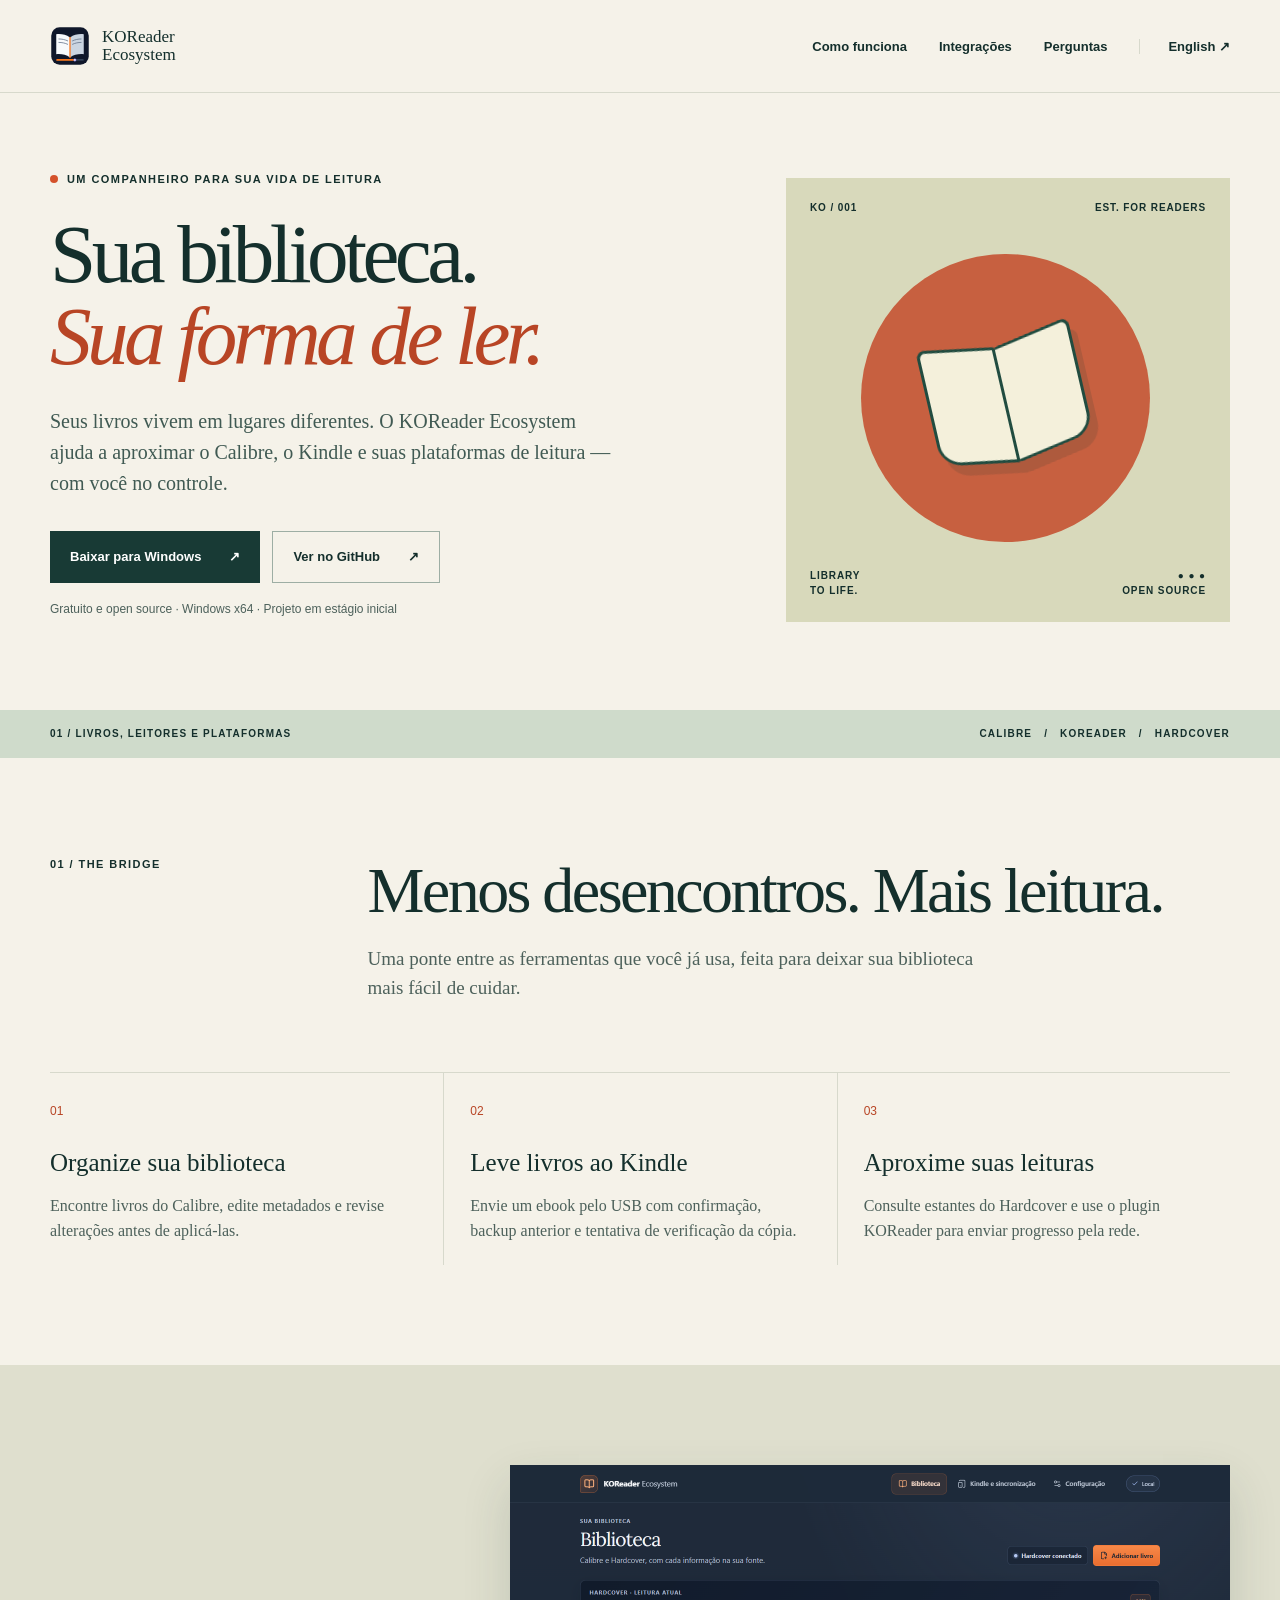
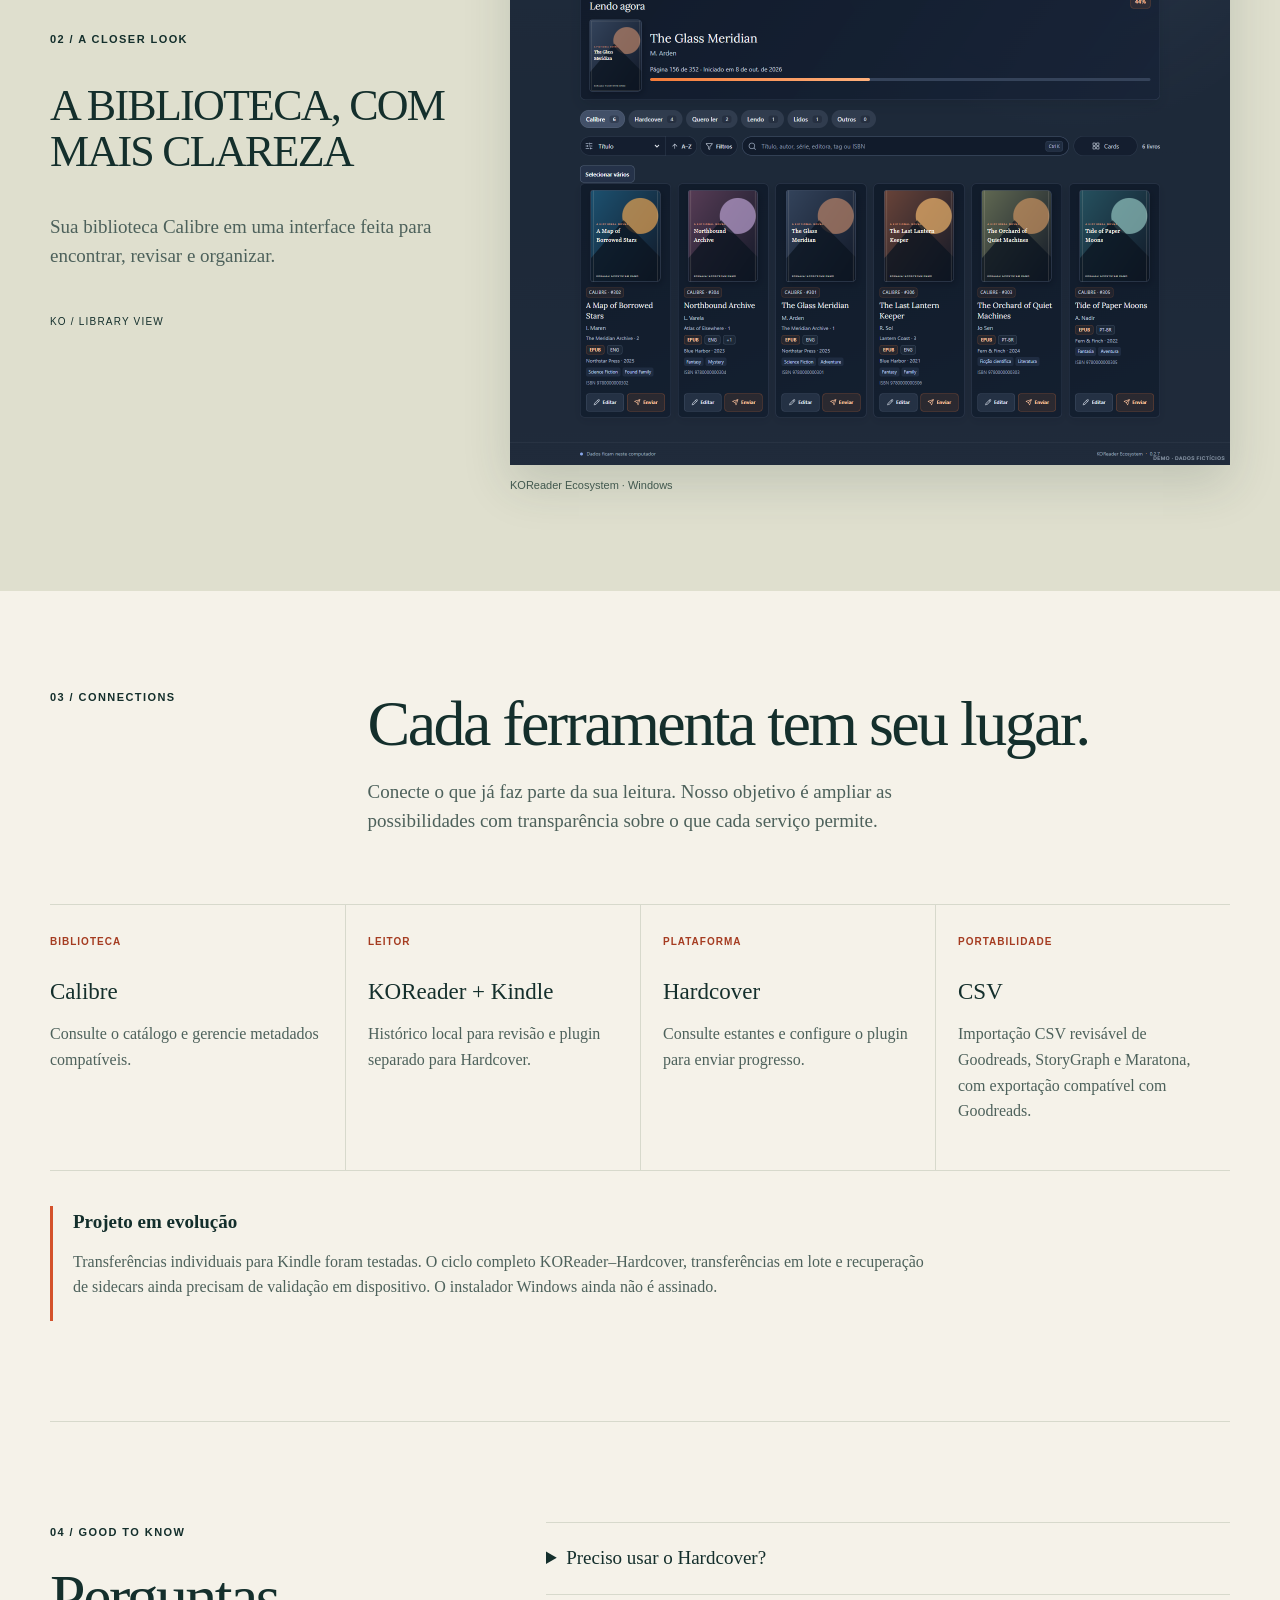
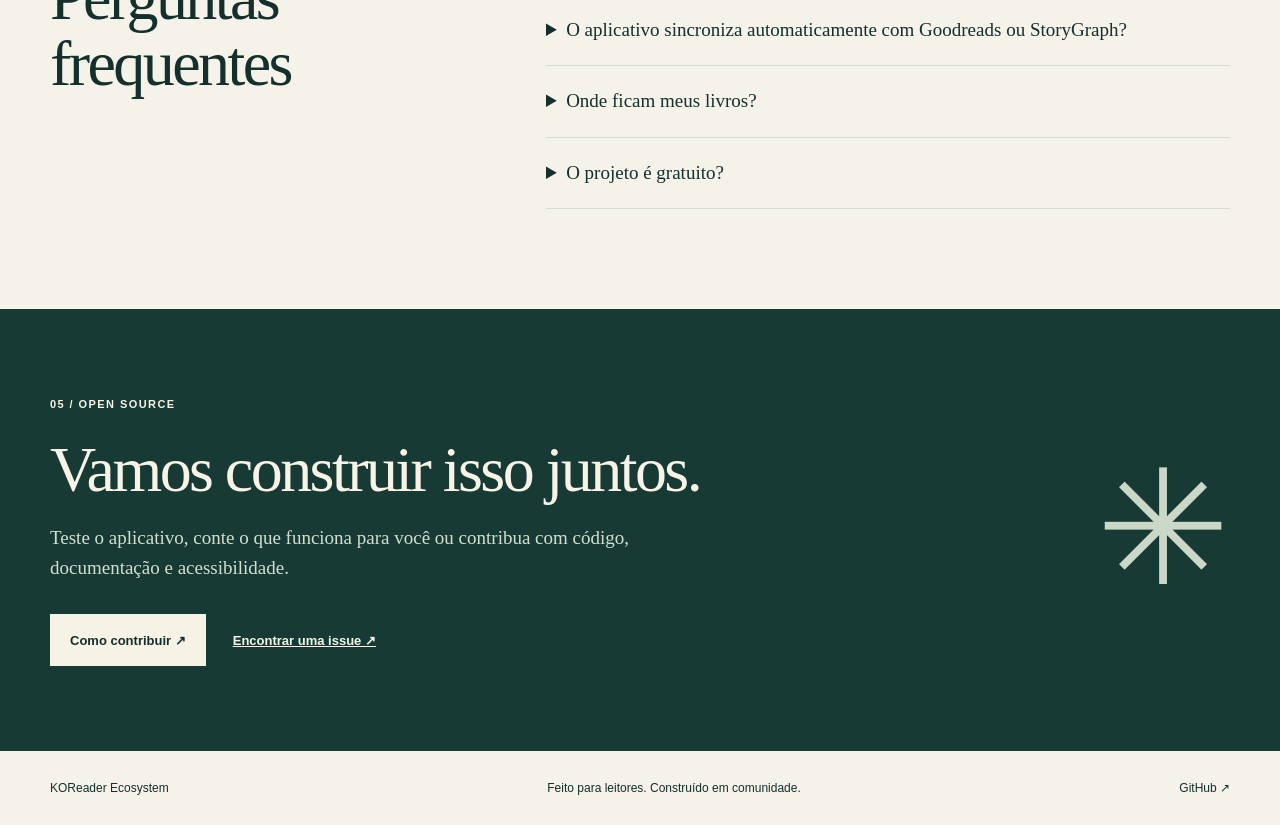
==== index.html @ 78ae900c "feat: add bilingual project website" ====
<!doctype html>
<html lang="pt-BR"><head><meta charset="utf-8"><meta name="viewport" content="width=device-width, initial-scale=1"><meta name="color-scheme" content="light"><title>Sua biblioteca. Sua forma de ler. | KOReader Ecosystem</title><meta name="description" content="Um aplicativo open source para organizar sua biblioteca Calibre, enviar livros ao Kindle e aproximar o KOReader do Hardcover."><link rel="canonical" href="https://bellussi1.github.io/read-ecosystem/"><link rel="alternate" hreflang="pt-BR" href="https://bellussi1.github.io/read-ecosystem/"><link rel="alternate" hreflang="en" href="https://bellussi1.github.io/read-ecosystem/en/"><link rel="alternate" hreflang="x-default" href="https://bellussi1.github.io/read-ecosystem/en/"><meta property="og:type" content="website"><meta property="og:title" content="Sua biblioteca. Sua forma de ler. | KOReader Ecosystem"><meta property="og:description" content="Um aplicativo open source para organizar sua biblioteca Calibre, enviar livros ao Kindle e aproximar o KOReader do Hardcover."><meta property="og:url" content="https://bellussi1.github.io/read-ecosystem/"><meta property="og:image" content="https://bellussi1.github.io/read-ecosystem/assets/library-pt.png"><meta name="twitter:card" content="summary_large_image"><link rel="icon" href="./assets/icon.svg" type="image/svg+xml"><link rel="alternate icon" href="./assets/icon.ico"><link rel="stylesheet" href="./style.css"><script type="application/ld+json">{"@context": "https://schema.org", "@type": "SoftwareApplication", "name": "KOReader Ecosystem", "applicationCategory": "UtilitiesApplication", "operatingSystem": "Windows", "description": "Um aplicativo open source para organizar sua biblioteca Calibre, enviar livros ao Kindle e aproximar o KOReader do Hardcover.", "url": "https://bellussi1.github.io/read-ecosystem/", "offers": {"@type": "Offer", "price": "0", "priceCurrency": "USD"}}</script></head>
<body><a class="skip" href="#main">Pular para o conteúdo</a><header class="top"><div class="wrap nav"><a class="brand" href="./" aria-label="KOReader Ecosystem"><img src="./assets/icon.svg" alt="" width="40" height="40"><span>KOReader<br><b>Ecosystem</b></span></a><nav aria-label="Navegação principal"><a href="#how">Como funciona</a><a href="#integrations">Integrações</a><a href="#questions">Perguntas</a></nav><a class="lang" href="en/" hreflang="en" lang="en">English <span aria-hidden="true">↗</span></a></div></header>
<main id="main"><section class="hero wrap"><div class="hero-copy"><div class="eyebrow"><span class="dot"></span>UM COMPANHEIRO PARA SUA VIDA DE LEITURA</div><h1>Sua biblioteca.<br><em>Sua forma de ler.</em></h1><p class="lead">Seus livros vivem em lugares diferentes. O KOReader Ecosystem ajuda a aproximar o Calibre, o Kindle e suas plataformas de leitura — com você no controle.</p><div class="actions"><a class="button primary" href="https://github.com/bellussi1/koreader-ecosystem/releases/latest">Baixar para Windows <span aria-hidden="true">↗</span></a><a class="button secondary" href="https://github.com/bellussi1/koreader-ecosystem">Ver no GitHub <span aria-hidden="true">↗</span></a></div><p class="note">Gratuito e open source · Windows x64 · Projeto em estágio inicial</p></div><div class="hero-art" aria-hidden="true"><div class="art-top">KO / 001 <span>EST. FOR READERS</span></div><div class="orb"><div class="book"><span></span><span></span></div></div><div class="art-bottom"><span>LIBRARY<br>TO LIFE.</span><span>● ● ●<br>OPEN SOURCE</span></div></div></section>
<div class="ribbon"><div class="wrap"><span>01 / LIVROS, LEITORES E PLATAFORMAS</span><span>CALIBRE &nbsp; / &nbsp; KOREADER &nbsp; / &nbsp; HARDCOVER</span></div></div><section id="how" class="wrap section"><div class="section-heading"><span class="section-number">01 / THE BRIDGE</span><div><h2>Menos desencontros. Mais leitura.</h2><p>Uma ponte entre as ferramentas que você já usa, feita para deixar sua biblioteca mais fácil de cuidar.</p></div></div><div class="features"><article><span class="feature-n">01</span><h3>Organize sua biblioteca</h3><p>Encontre livros do Calibre, edite metadados e revise alterações antes de aplicá-las.</p></article><article><span class="feature-n">02</span><h3>Leve livros ao Kindle</h3><p>Envie um ebook pelo USB com confirmação, backup anterior e tentativa de verificação da cópia.</p></article><article><span class="feature-n">03</span><h3>Aproxime suas leituras</h3><p>Consulte estantes do Hardcover e use o plugin KOReader para enviar progresso pela rede.</p></article></div></section>
<section class="showcase"><div class="wrap showcase-grid"><div><span class="section-number">02 / A CLOSER LOOK</span><h2>A BIBLIOTECA, COM MAIS CLAREZA</h2><p>Sua biblioteca Calibre em uma interface feita para encontrar, revisar e organizar.</p><span class="tiny">KO / LIBRARY VIEW</span></div><figure><img src="./assets/library-pt.png" alt="Tela da biblioteca Calibre com livros fictícios, busca, filtros e opções de organização." width="1440" height="1200" loading="lazy"><figcaption>KOReader Ecosystem · Windows</figcaption></figure></div></section>
<section id="integrations" class="wrap section"><div class="section-heading"><span class="section-number">03 / CONNECTIONS</span><div><h2>Cada ferramenta tem seu lugar.</h2><p>Conecte o que já faz parte da sua leitura. Nosso objetivo é ampliar as possibilidades com transparência sobre o que cada serviço permite.</p></div></div><div class="integrations"><article><span>BIBLIOTECA</span><h3>Calibre</h3><p>Consulte o catálogo e gerencie metadados compatíveis.</p></article><article><span>LEITOR</span><h3>KOReader + Kindle</h3><p>Histórico local para revisão e plugin separado para Hardcover.</p></article><article><span>PLATAFORMA</span><h3>Hardcover</h3><p>Consulte estantes e configure o plugin para enviar progresso.</p></article><article><span>PORTABILIDADE</span><h3>CSV</h3><p>Importação CSV revisável de Goodreads, StoryGraph e Maratona, com exportação compatível com Goodreads.</p></article></div><aside class="honesty"><strong>Projeto em evolução</strong><p>Transferências individuais para Kindle foram testadas. O ciclo completo KOReader–Hardcover, transferências em lote e recuperação de sidecars ainda precisam de validação em dispositivo. O instalador Windows ainda não é assinado.</p></aside></section>
<section id="questions" class="faq wrap section"><div><span class="section-number">04 / GOOD TO KNOW</span><h2>Perguntas frequentes</h2></div><div><details><summary>Preciso usar o Hardcover?</summary><p>Não para consultar e organizar sua biblioteca Calibre. A conta é necessária apenas para os recursos que dependem do Hardcover.</p></details><details><summary>O aplicativo sincroniza automaticamente com Goodreads ou StoryGraph?</summary><p>Não. Atualmente há importação revisável por CSV; sincronização direta com esses serviços não está disponível.</p></details><details><summary>Onde ficam meus livros?</summary><p>Os arquivos continuam na sua biblioteca Calibre. O aplicativo acessa a biblioteca local e pode enviar um ebook ao Kindle conectado por USB.</p></details><details><summary>O projeto é gratuito?</summary><p>Sim. O KOReader Ecosystem é open source sob licença MIT.</p></details></div></section><section class="join"><div class="wrap join-inner"><div><span class="section-number">05 / OPEN SOURCE</span><h2>Vamos construir isso juntos.</h2><p>Teste o aplicativo, conte o que funciona para você ou contribua com código, documentação e acessibilidade.</p><div class="actions"><a class="button light" href="https://github.com/bellussi1/koreader-ecosystem/blob/main/CONTRIBUTING.pt-BR.md">Como contribuir ↗</a><a class="text-link" href="https://github.com/bellussi1/koreader-ecosystem/issues">Encontrar uma issue ↗</a></div></div><span class="join-mark" aria-hidden="true">✳</span></div></section></main><footer><div class="wrap footer"><span>KOReader Ecosystem</span><span>Feito para leitores. Construído em comunidade.</span><a href="https://github.com/bellussi1/koreader-ecosystem">GitHub ↗</a></div></footer></body></html>
---- style.css ----
:root{--paper:#f5f2e9;--ink:#142f2c;--muted:#4d615b;--orange:#d4522b;--line:#d7d9cc;--dark:#183a35}*{box-sizing:border-box}html{scroll-behavior:smooth}body{margin:0;background:var(--paper);color:var(--ink);font-family:Georgia,'Times New Roman',serif}a{color:inherit}a:focus-visible,summary:focus-visible{outline:3px solid #b63817;outline-offset:5px}img{max-width:100%;height:auto}.wrap{width:min(1180px,calc(100% - 64px));margin:auto}.skip{position:absolute;top:-100px;left:10px;z-index:10;background:#fff;padding:12px}.skip:focus{top:10px}.top{border-bottom:1px solid var(--line)}.nav{min-height:92px;display:flex;align-items:center;gap:32px}.brand{display:flex;align-items:center;gap:12px;text-decoration:none;font-size:17px;line-height:1.05}.brand b{font-weight:400}.nav nav{display:flex;gap:32px;margin-left:auto}.nav nav a,.lang,.eyebrow,.note,.section-number,.feature-n,.tiny,.art-top,.art-bottom,.ribbon,.integrations article>span,figcaption,.footer{font-family:'Trebuchet MS',sans-serif}.nav nav a,.lang{font-size:13px;font-weight:700;text-decoration:none}.lang{border-left:1px solid var(--line);padding-left:28px}.hero{display:grid;grid-template-columns:1.2fr .8fr;gap:70px;align-items:center;padding-top:80px;padding-bottom:82px}.eyebrow,.section-number{font-size:11px;font-weight:700;letter-spacing:.13em}.dot{display:inline-block;width:8px;height:8px;background:var(--orange);border-radius:50%;margin-right:9px}.hero h1{font-size:clamp(54px,6.5vw,91px);letter-spacing:-.055em;line-height:.99;font-weight:400;margin:28px 0}.hero h1 em{font-weight:400;color:#b84525}.lead{font-size:20px;line-height:1.55;max-width:570px;color:#405a53}.actions{display:flex;flex-wrap:wrap;align-items:center;gap:12px;margin-top:32px}.button{display:inline-flex;justify-content:center;align-items:center;gap:28px;min-height:52px;padding:14px 20px;text-decoration:none;font:700 13px 'Trebuchet MS',sans-serif}.primary{background:var(--dark);color:white}.secondary{border:1px solid #9daea4}.button:hover{filter:brightness(.9)}.note{font-size:12px;color:#4d615b;margin-top:19px}.hero-art{aspect-ratio:1;background:#d8d9bb;position:relative;padding:24px;display:flex;flex-direction:column;justify-content:space-between;overflow:hidden}.art-top,.art-bottom{display:flex;justify-content:space-between;font-size:10px;font-weight:700;letter-spacing:.09em}.art-bottom{line-height:1.5}.art-bottom span:last-child{text-align:right}.orb{position:absolute;width:65%;aspect-ratio:1;border-radius:50%;background:#c76040;top:17%;left:17%;display:grid;place-items:center}.book{width:54%;height:41%;display:flex;transform:rotate(-13deg);filter:drop-shadow(6px 12px 0 rgba(34,57,49,.15))}.book span{width:50%;height:100%;background:#f4f0db;border:3px solid #214c40}.book span:first-child{border-radius:9px 2px 2px 20px;transform:skewY(10deg)}.book span:last-child{border-radius:2px 9px 20px 2px;transform:skewY(-10deg);border-left:0}.ribbon{background:#cfdbcb;font-size:10px;font-weight:700;letter-spacing:.12em}.ribbon .wrap{min-height:48px;display:flex;align-items:center;justify-content:space-between;gap:20px}.section{padding-top:100px;padding-bottom:100px}.section-heading{display:grid;grid-template-columns:1fr 3fr;gap:30px;margin-bottom:50px}.section-heading h2,.faq h2,.join h2{font-size:clamp(38px,5vw,64px);font-weight:400;line-height:1.03;letter-spacing:-.04em;margin:0 0 20px}.section-heading p,.showcase p,.join p{font-size:19px;line-height:1.55;max-width:620px;color:var(--muted)}.features{display:grid;grid-template-columns:repeat(3,1fr);border-top:1px solid var(--line)}.features article{padding:28px 26px 5px 0}.features article+article{border-left:1px solid var(--line);padding-left:26px}.feature-n{color:#b84525;font-size:12px}.features h3,.integrations h3{font-weight:400;font-size:25px;margin:30px 0 12px}.features p,.integrations p{font-size:16px;line-height:1.6;color:var(--muted)}.showcase{background:#dfdfce;padding:100px 0}.showcase-grid{display:grid;grid-template-columns:1fr 1.8fr;gap:60px;align-items:center}.showcase h2{font-size:44px;line-height:1.05;letter-spacing:-.04em;font-weight:400}.tiny{display:block;font-size:10px;letter-spacing:.12em;margin-top:45px}.showcase figure{margin:0}.showcase img{display:block;width:100%;height:auto;box-shadow:0 20px 45px #273e3829}.showcase figcaption{font-size:11px;margin-top:14px;color:#41584e}.integrations{display:grid;grid-template-columns:repeat(4,1fr);border-top:1px solid var(--line);border-bottom:1px solid var(--line)}.integrations article{padding:26px 22px 30px 0}.integrations article+article{border-left:1px solid var(--line);padding-left:22px}.integrations article>span{font-size:10px;font-weight:bold;letter-spacing:.1em;color:#a53c21}.integrations h3{font-size:23px}.honesty{margin-top:35px;border-left:3px solid var(--orange);padding:5px 20px;max-width:900px}.honesty strong{font-size:19px}.honesty p{line-height:1.6;color:var(--muted)}.faq{display:grid;grid-template-columns:1fr 1.5fr;gap:40px;border-top:1px solid var(--line)}.faq h2{margin-top:25px}.faq details{border-bottom:1px solid var(--line);padding:22px 0}.faq details:first-child{border-top:1px solid var(--line)}.faq summary{cursor:pointer;font-size:19px;line-height:1.4}.faq details p{color:var(--muted);font-size:16px;line-height:1.6}.join{background:var(--dark);color:#f7f3e7;padding:85px 0}.join-inner{display:flex;justify-content:space-between;align-items:center;gap:30px}.join-inner>div{max-width:680px}.join h2{margin-top:25px}.join p{color:#d2dfd0}.light{background:#f6f2e6;color:var(--ink)}.text-link{font:700 13px 'Trebuchet MS',sans-serif;padding:15px}.join-mark{font-size:160px;line-height:1;color:#cbd8c7}.footer{display:flex;justify-content:space-between;gap:20px;padding:30px 0;font-size:12px}.footer a{text-decoration:none}@media(max-width:800px){.wrap{width:min(100% - 40px,1180px)}.nav{min-height:76px}.nav nav{display:none}.lang{margin-left:auto}.hero{grid-template-columns:1fr;gap:45px;padding-top:55px;padding-bottom:55px}.hero-art{max-width:420px;width:100%}.hero h1{font-size:clamp(48px,11vw,75px)}.section{padding:70px 0}.section-heading{grid-template-columns:1fr;gap:20px}.features{grid-template-columns:1fr}.features article+article{border-left:0;border-top:1px solid var(--line);padding-left:0}.features h3{margin-top:15px}.showcase{padding:70px 0}.showcase-grid{grid-template-columns:1fr;gap:32px}.integrations{grid-template-columns:1fr 1fr}.integrations article:nth-child(3){border-left:0;padding-left:0}.integrations article:nth-child(n+3){border-top:1px solid var(--line)}.faq{grid-template-columns:1fr}.join-mark{font-size:80px}.footer{flex-wrap:wrap}}@media(max-width:430px){.integrations{grid-template-columns:1fr}.integrations article+article{border-left:0;border-top:1px solid var(--line);padding-left:0}.ribbon .wrap{align-items:flex-start;flex-direction:column;padding:12px 0;gap:8px}.join-mark{display:none}.button{width:100%}.hero h1{font-size:48px}.footer{flex-direction:column}}@media(prefers-reduced-motion:reduce){html{scroll-behavior:auto}*,*::before,*::after{animation-duration:.01ms!important;transition-duration:.01ms!important}}
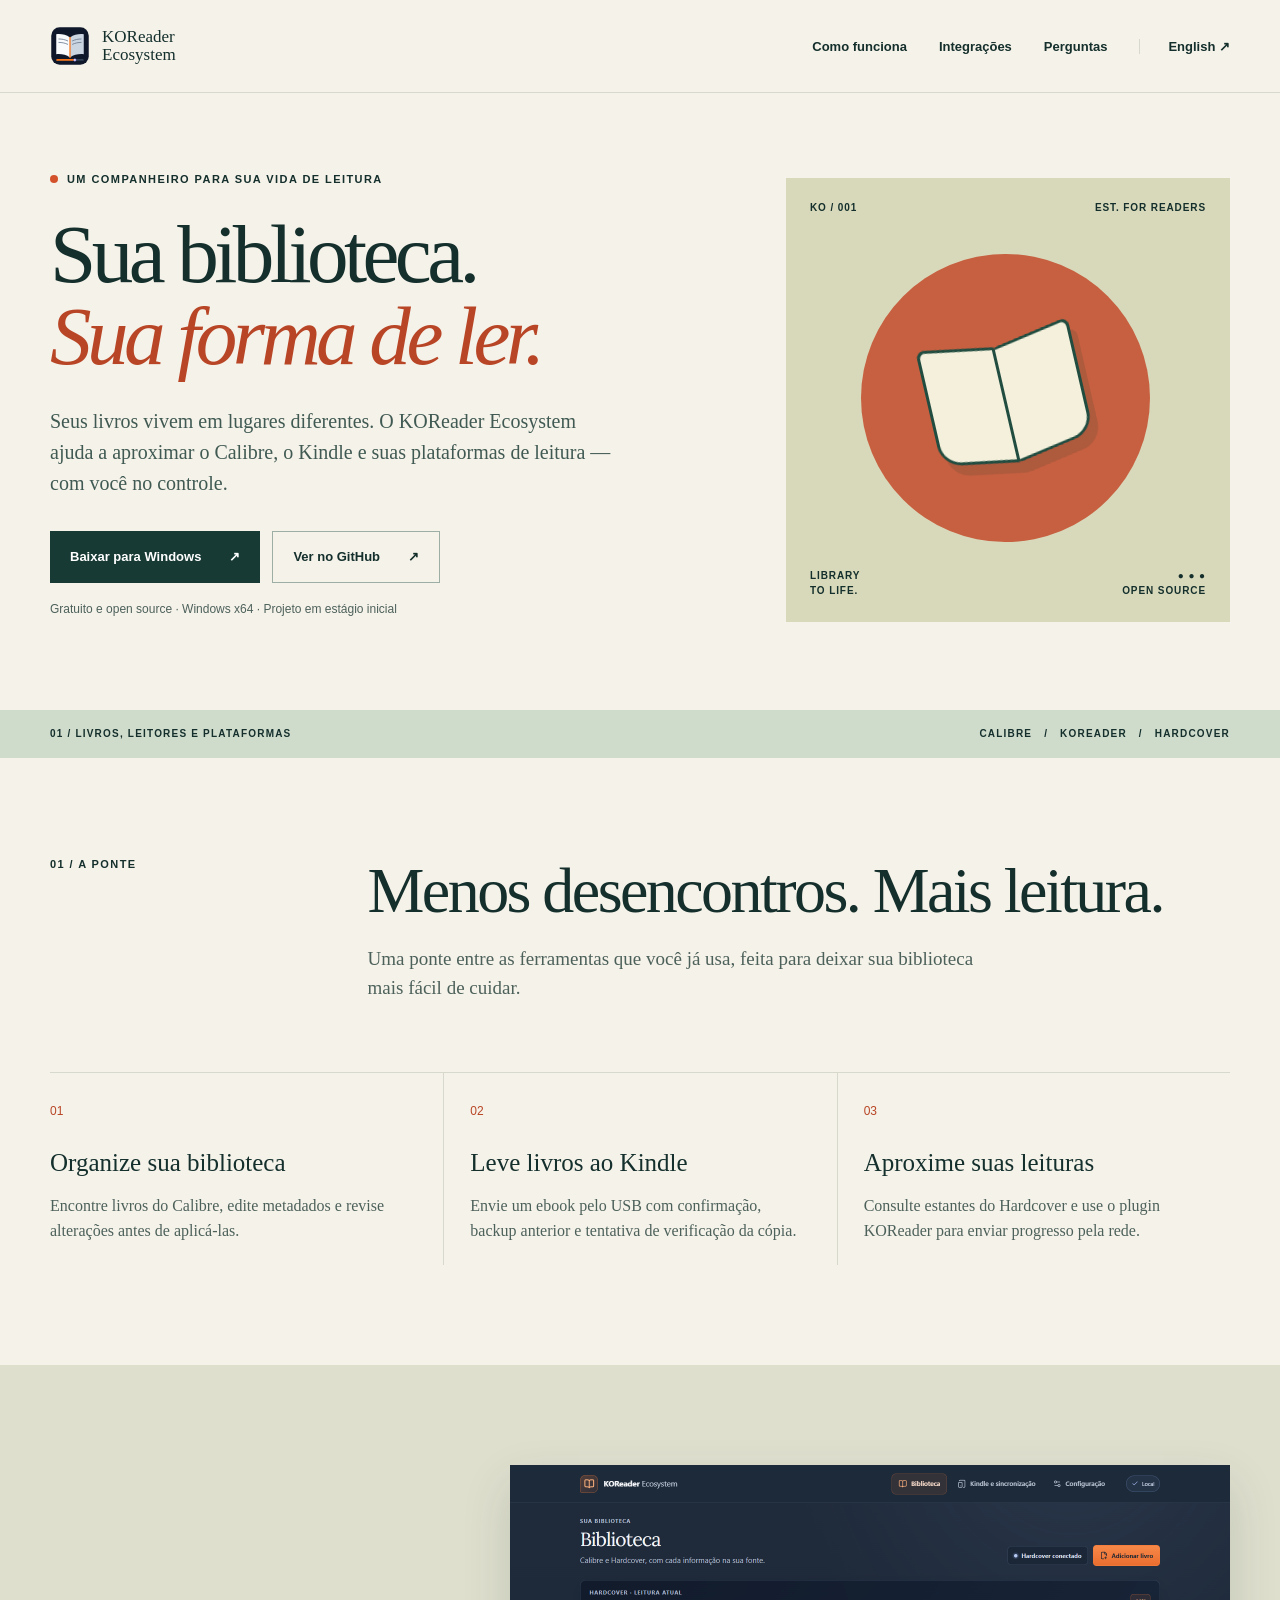
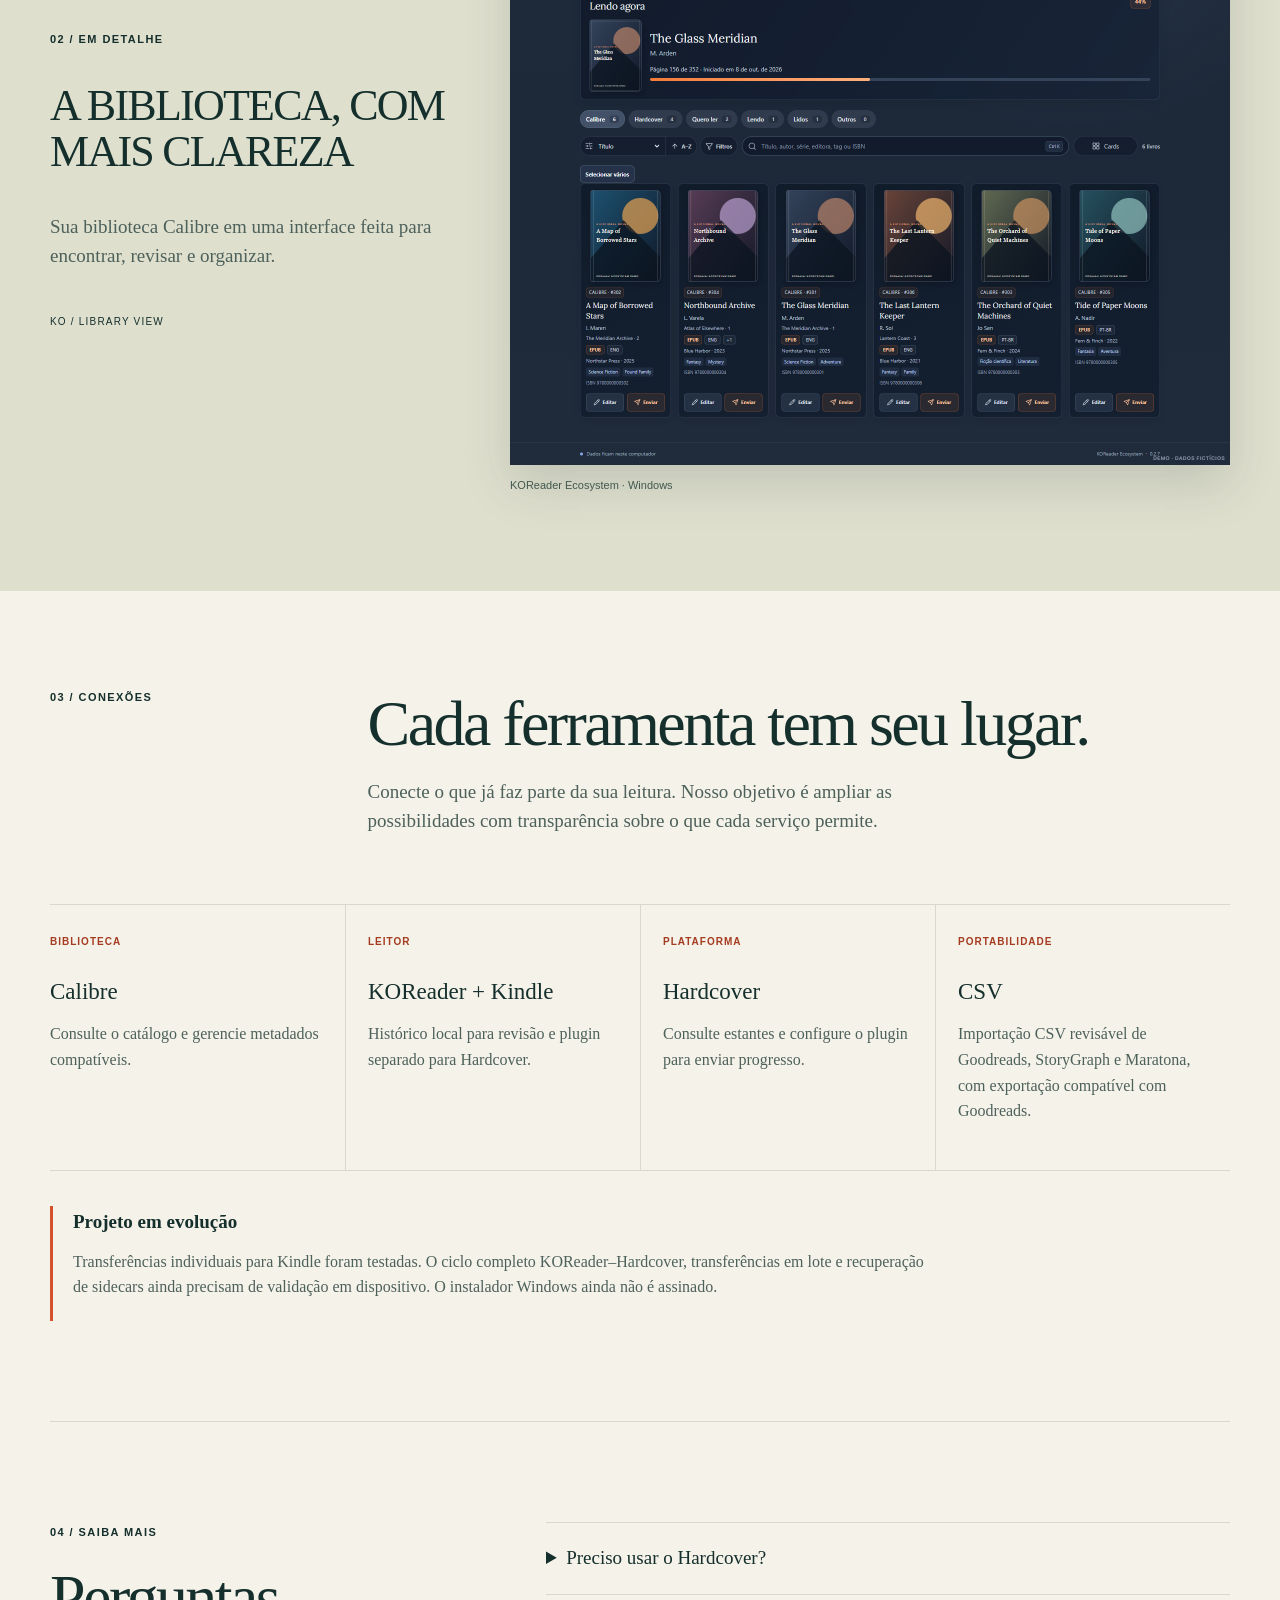
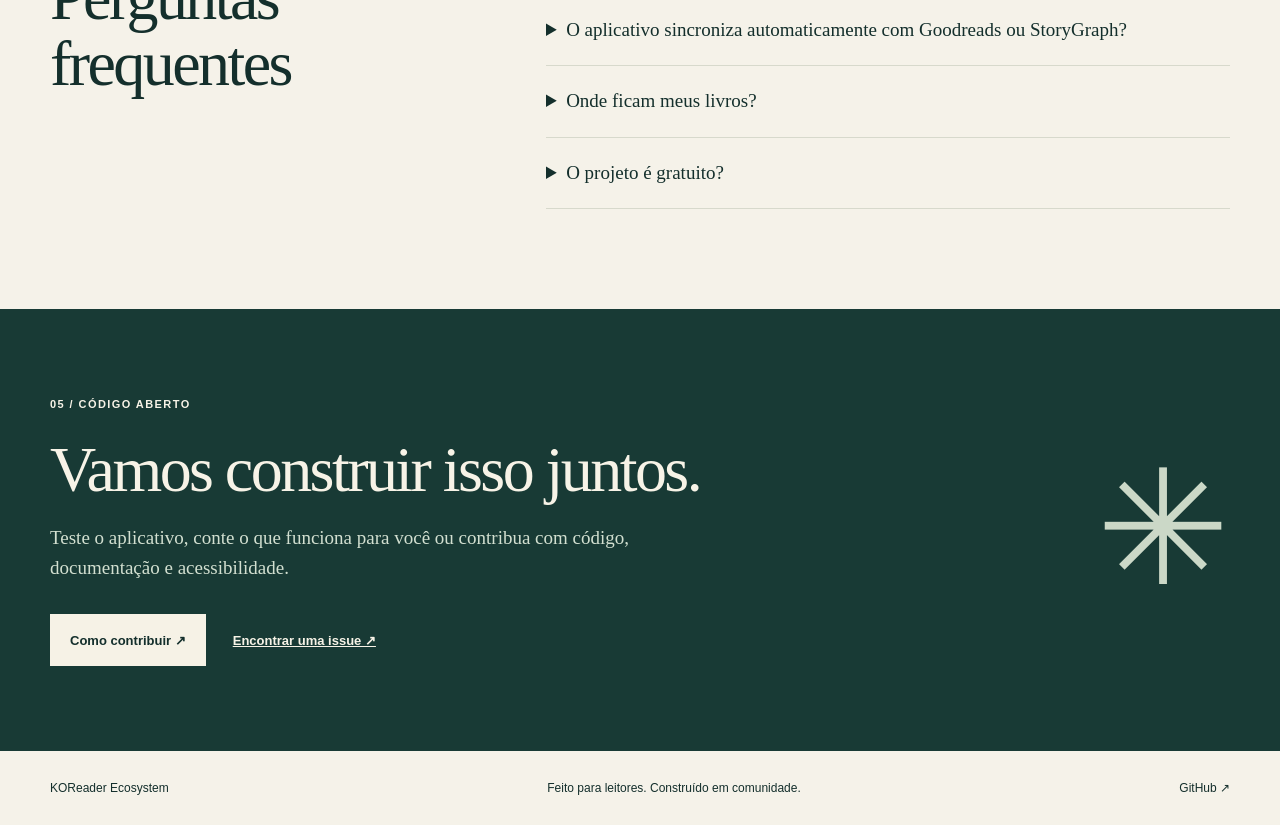
==== commit ca480635: "fix: translate Portuguese section labels" ====
--- a/index.html
+++ b/index.html
@@ -2,7 +2,7 @@
 <html lang="pt-BR"><head><meta charset="utf-8"><meta name="viewport" content="width=device-width, initial-scale=1"><meta name="color-scheme" content="light"><title>Sua biblioteca. Sua forma de ler. | KOReader Ecosystem</title><meta name="description" content="Um aplicativo open source para organizar sua biblioteca Calibre, enviar livros ao Kindle e aproximar o KOReader do Hardcover."><link rel="canonical" href="https://bellussi1.github.io/read-ecosystem/"><link rel="alternate" hreflang="pt-BR" href="https://bellussi1.github.io/read-ecosystem/"><link rel="alternate" hreflang="en" href="https://bellussi1.github.io/read-ecosystem/en/"><link rel="alternate" hreflang="x-default" href="https://bellussi1.github.io/read-ecosystem/en/"><meta property="og:type" content="website"><meta property="og:title" content="Sua biblioteca. Sua forma de ler. | KOReader Ecosystem"><meta property="og:description" content="Um aplicativo open source para organizar sua biblioteca Calibre, enviar livros ao Kindle e aproximar o KOReader do Hardcover."><meta property="og:url" content="https://bellussi1.github.io/read-ecosystem/"><meta property="og:image" content="https://bellussi1.github.io/read-ecosystem/assets/library-pt.png"><meta name="twitter:card" content="summary_large_image"><link rel="icon" href="./assets/icon.svg" type="image/svg+xml"><link rel="alternate icon" href="./assets/icon.ico"><link rel="stylesheet" href="./style.css"><script type="application/ld+json">{"@context": "https://schema.org", "@type": "SoftwareApplication", "name": "KOReader Ecosystem", "applicationCategory": "UtilitiesApplication", "operatingSystem": "Windows", "description": "Um aplicativo open source para organizar sua biblioteca Calibre, enviar livros ao Kindle e aproximar o KOReader do Hardcover.", "url": "https://bellussi1.github.io/read-ecosystem/", "offers": {"@type": "Offer", "price": "0", "priceCurrency": "USD"}}</script></head>
 <body><a class="skip" href="#main">Pular para o conteúdo</a><header class="top"><div class="wrap nav"><a class="brand" href="./" aria-label="KOReader Ecosystem"><img src="./assets/icon.svg" alt="" width="40" height="40"><span>KOReader<br><b>Ecosystem</b></span></a><nav aria-label="Navegação principal"><a href="#how">Como funciona</a><a href="#integrations">Integrações</a><a href="#questions">Perguntas</a></nav><a class="lang" href="en/" hreflang="en" lang="en">English <span aria-hidden="true">↗</span></a></div></header>
 <main id="main"><section class="hero wrap"><div class="hero-copy"><div class="eyebrow"><span class="dot"></span>UM COMPANHEIRO PARA SUA VIDA DE LEITURA</div><h1>Sua biblioteca.<br><em>Sua forma de ler.</em></h1><p class="lead">Seus livros vivem em lugares diferentes. O KOReader Ecosystem ajuda a aproximar o Calibre, o Kindle e suas plataformas de leitura — com você no controle.</p><div class="actions"><a class="button primary" href="https://github.com/bellussi1/koreader-ecosystem/releases/latest">Baixar para Windows <span aria-hidden="true">↗</span></a><a class="button secondary" href="https://github.com/bellussi1/koreader-ecosystem">Ver no GitHub <span aria-hidden="true">↗</span></a></div><p class="note">Gratuito e open source · Windows x64 · Projeto em estágio inicial</p></div><div class="hero-art" aria-hidden="true"><div class="art-top">KO / 001 <span>EST. FOR READERS</span></div><div class="orb"><div class="book"><span></span><span></span></div></div><div class="art-bottom"><span>LIBRARY<br>TO LIFE.</span><span>● ● ●<br>OPEN SOURCE</span></div></div></section>
-<div class="ribbon"><div class="wrap"><span>01 / LIVROS, LEITORES E PLATAFORMAS</span><span>CALIBRE &nbsp; / &nbsp; KOREADER &nbsp; / &nbsp; HARDCOVER</span></div></div><section id="how" class="wrap section"><div class="section-heading"><span class="section-number">01 / THE BRIDGE</span><div><h2>Menos desencontros. Mais leitura.</h2><p>Uma ponte entre as ferramentas que você já usa, feita para deixar sua biblioteca mais fácil de cuidar.</p></div></div><div class="features"><article><span class="feature-n">01</span><h3>Organize sua biblioteca</h3><p>Encontre livros do Calibre, edite metadados e revise alterações antes de aplicá-las.</p></article><article><span class="feature-n">02</span><h3>Leve livros ao Kindle</h3><p>Envie um ebook pelo USB com confirmação, backup anterior e tentativa de verificação da cópia.</p></article><article><span class="feature-n">03</span><h3>Aproxime suas leituras</h3><p>Consulte estantes do Hardcover e use o plugin KOReader para enviar progresso pela rede.</p></article></div></section>
-<section class="showcase"><div class="wrap showcase-grid"><div><span class="section-number">02 / A CLOSER LOOK</span><h2>A BIBLIOTECA, COM MAIS CLAREZA</h2><p>Sua biblioteca Calibre em uma interface feita para encontrar, revisar e organizar.</p><span class="tiny">KO / LIBRARY VIEW</span></div><figure><img src="./assets/library-pt.png" alt="Tela da biblioteca Calibre com livros fictícios, busca, filtros e opções de organização." width="1440" height="1200" loading="lazy"><figcaption>KOReader Ecosystem · Windows</figcaption></figure></div></section>
-<section id="integrations" class="wrap section"><div class="section-heading"><span class="section-number">03 / CONNECTIONS</span><div><h2>Cada ferramenta tem seu lugar.</h2><p>Conecte o que já faz parte da sua leitura. Nosso objetivo é ampliar as possibilidades com transparência sobre o que cada serviço permite.</p></div></div><div class="integrations"><article><span>BIBLIOTECA</span><h3>Calibre</h3><p>Consulte o catálogo e gerencie metadados compatíveis.</p></article><article><span>LEITOR</span><h3>KOReader + Kindle</h3><p>Histórico local para revisão e plugin separado para Hardcover.</p></article><article><span>PLATAFORMA</span><h3>Hardcover</h3><p>Consulte estantes e configure o plugin para enviar progresso.</p></article><article><span>PORTABILIDADE</span><h3>CSV</h3><p>Importação CSV revisável de Goodreads, StoryGraph e Maratona, com exportação compatível com Goodreads.</p></article></div><aside class="honesty"><strong>Projeto em evolução</strong><p>Transferências individuais para Kindle foram testadas. O ciclo completo KOReader–Hardcover, transferências em lote e recuperação de sidecars ainda precisam de validação em dispositivo. O instalador Windows ainda não é assinado.</p></aside></section>
-<section id="questions" class="faq wrap section"><div><span class="section-number">04 / GOOD TO KNOW</span><h2>Perguntas frequentes</h2></div><div><details><summary>Preciso usar o Hardcover?</summary><p>Não para consultar e organizar sua biblioteca Calibre. A conta é necessária apenas para os recursos que dependem do Hardcover.</p></details><details><summary>O aplicativo sincroniza automaticamente com Goodreads ou StoryGraph?</summary><p>Não. Atualmente há importação revisável por CSV; sincronização direta com esses serviços não está disponível.</p></details><details><summary>Onde ficam meus livros?</summary><p>Os arquivos continuam na sua biblioteca Calibre. O aplicativo acessa a biblioteca local e pode enviar um ebook ao Kindle conectado por USB.</p></details><details><summary>O projeto é gratuito?</summary><p>Sim. O KOReader Ecosystem é open source sob licença MIT.</p></details></div></section><section class="join"><div class="wrap join-inner"><div><span class="section-number">05 / OPEN SOURCE</span><h2>Vamos construir isso juntos.</h2><p>Teste o aplicativo, conte o que funciona para você ou contribua com código, documentação e acessibilidade.</p><div class="actions"><a class="button light" href="https://github.com/bellussi1/koreader-ecosystem/blob/main/CONTRIBUTING.pt-BR.md">Como contribuir ↗</a><a class="text-link" href="https://github.com/bellussi1/koreader-ecosystem/issues">Encontrar uma issue ↗</a></div></div><span class="join-mark" aria-hidden="true">✳</span></div></section></main><footer><div class="wrap footer"><span>KOReader Ecosystem</span><span>Feito para leitores. Construído em comunidade.</span><a href="https://github.com/bellussi1/koreader-ecosystem">GitHub ↗</a></div></footer></body></html>+<div class="ribbon"><div class="wrap"><span>01 / LIVROS, LEITORES E PLATAFORMAS</span><span>CALIBRE &nbsp; / &nbsp; KOREADER &nbsp; / &nbsp; HARDCOVER</span></div></div><section id="how" class="wrap section"><div class="section-heading"><span class="section-number">01 / A PONTE</span><div><h2>Menos desencontros. Mais leitura.</h2><p>Uma ponte entre as ferramentas que você já usa, feita para deixar sua biblioteca mais fácil de cuidar.</p></div></div><div class="features"><article><span class="feature-n">01</span><h3>Organize sua biblioteca</h3><p>Encontre livros do Calibre, edite metadados e revise alterações antes de aplicá-las.</p></article><article><span class="feature-n">02</span><h3>Leve livros ao Kindle</h3><p>Envie um ebook pelo USB com confirmação, backup anterior e tentativa de verificação da cópia.</p></article><article><span class="feature-n">03</span><h3>Aproxime suas leituras</h3><p>Consulte estantes do Hardcover e use o plugin KOReader para enviar progresso pela rede.</p></article></div></section>
+<section class="showcase"><div class="wrap showcase-grid"><div><span class="section-number">02 / EM DETALHE</span><h2>A BIBLIOTECA, COM MAIS CLAREZA</h2><p>Sua biblioteca Calibre em uma interface feita para encontrar, revisar e organizar.</p><span class="tiny">KO / LIBRARY VIEW</span></div><figure><img src="./assets/library-pt.png" alt="Tela da biblioteca Calibre com livros fictícios, busca, filtros e opções de organização." width="1440" height="1200" loading="lazy"><figcaption>KOReader Ecosystem · Windows</figcaption></figure></div></section>
+<section id="integrations" class="wrap section"><div class="section-heading"><span class="section-number">03 / CONEXÕES</span><div><h2>Cada ferramenta tem seu lugar.</h2><p>Conecte o que já faz parte da sua leitura. Nosso objetivo é ampliar as possibilidades com transparência sobre o que cada serviço permite.</p></div></div><div class="integrations"><article><span>BIBLIOTECA</span><h3>Calibre</h3><p>Consulte o catálogo e gerencie metadados compatíveis.</p></article><article><span>LEITOR</span><h3>KOReader + Kindle</h3><p>Histórico local para revisão e plugin separado para Hardcover.</p></article><article><span>PLATAFORMA</span><h3>Hardcover</h3><p>Consulte estantes e configure o plugin para enviar progresso.</p></article><article><span>PORTABILIDADE</span><h3>CSV</h3><p>Importação CSV revisável de Goodreads, StoryGraph e Maratona, com exportação compatível com Goodreads.</p></article></div><aside class="honesty"><strong>Projeto em evolução</strong><p>Transferências individuais para Kindle foram testadas. O ciclo completo KOReader–Hardcover, transferências em lote e recuperação de sidecars ainda precisam de validação em dispositivo. O instalador Windows ainda não é assinado.</p></aside></section>
+<section id="questions" class="faq wrap section"><div><span class="section-number">04 / SAIBA MAIS</span><h2>Perguntas frequentes</h2></div><div><details><summary>Preciso usar o Hardcover?</summary><p>Não para consultar e organizar sua biblioteca Calibre. A conta é necessária apenas para os recursos que dependem do Hardcover.</p></details><details><summary>O aplicativo sincroniza automaticamente com Goodreads ou StoryGraph?</summary><p>Não. Atualmente há importação revisável por CSV; sincronização direta com esses serviços não está disponível.</p></details><details><summary>Onde ficam meus livros?</summary><p>Os arquivos continuam na sua biblioteca Calibre. O aplicativo acessa a biblioteca local e pode enviar um ebook ao Kindle conectado por USB.</p></details><details><summary>O projeto é gratuito?</summary><p>Sim. O KOReader Ecosystem é open source sob licença MIT.</p></details></div></section><section class="join"><div class="wrap join-inner"><div><span class="section-number">05 / CÓDIGO ABERTO</span><h2>Vamos construir isso juntos.</h2><p>Teste o aplicativo, conte o que funciona para você ou contribua com código, documentação e acessibilidade.</p><div class="actions"><a class="button light" href="https://github.com/bellussi1/koreader-ecosystem/blob/main/CONTRIBUTING.pt-BR.md">Como contribuir ↗</a><a class="text-link" href="https://github.com/bellussi1/koreader-ecosystem/issues">Encontrar uma issue ↗</a></div></div><span class="join-mark" aria-hidden="true">✳</span></div></section></main><footer><div class="wrap footer"><span>KOReader Ecosystem</span><span>Feito para leitores. Construído em comunidade.</span><a href="https://github.com/bellussi1/koreader-ecosystem">GitHub ↗</a></div></footer></body></html>
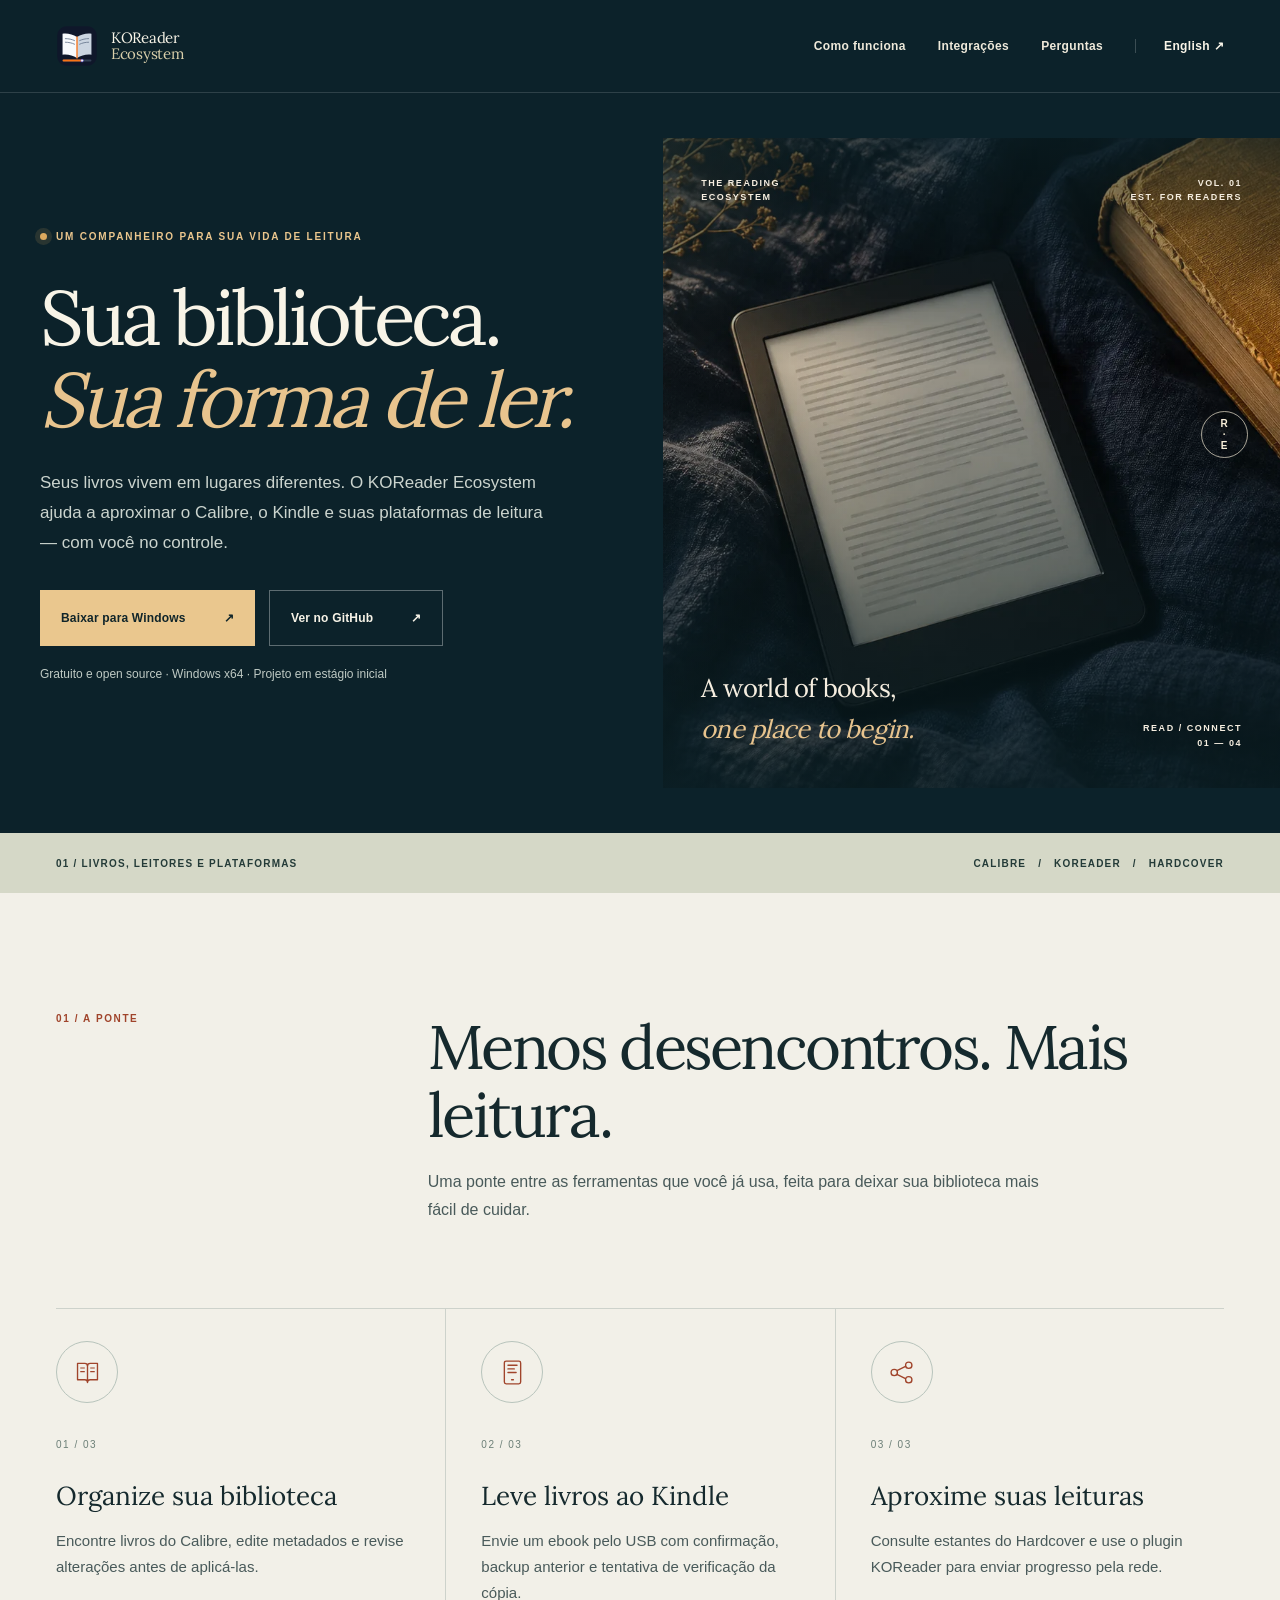
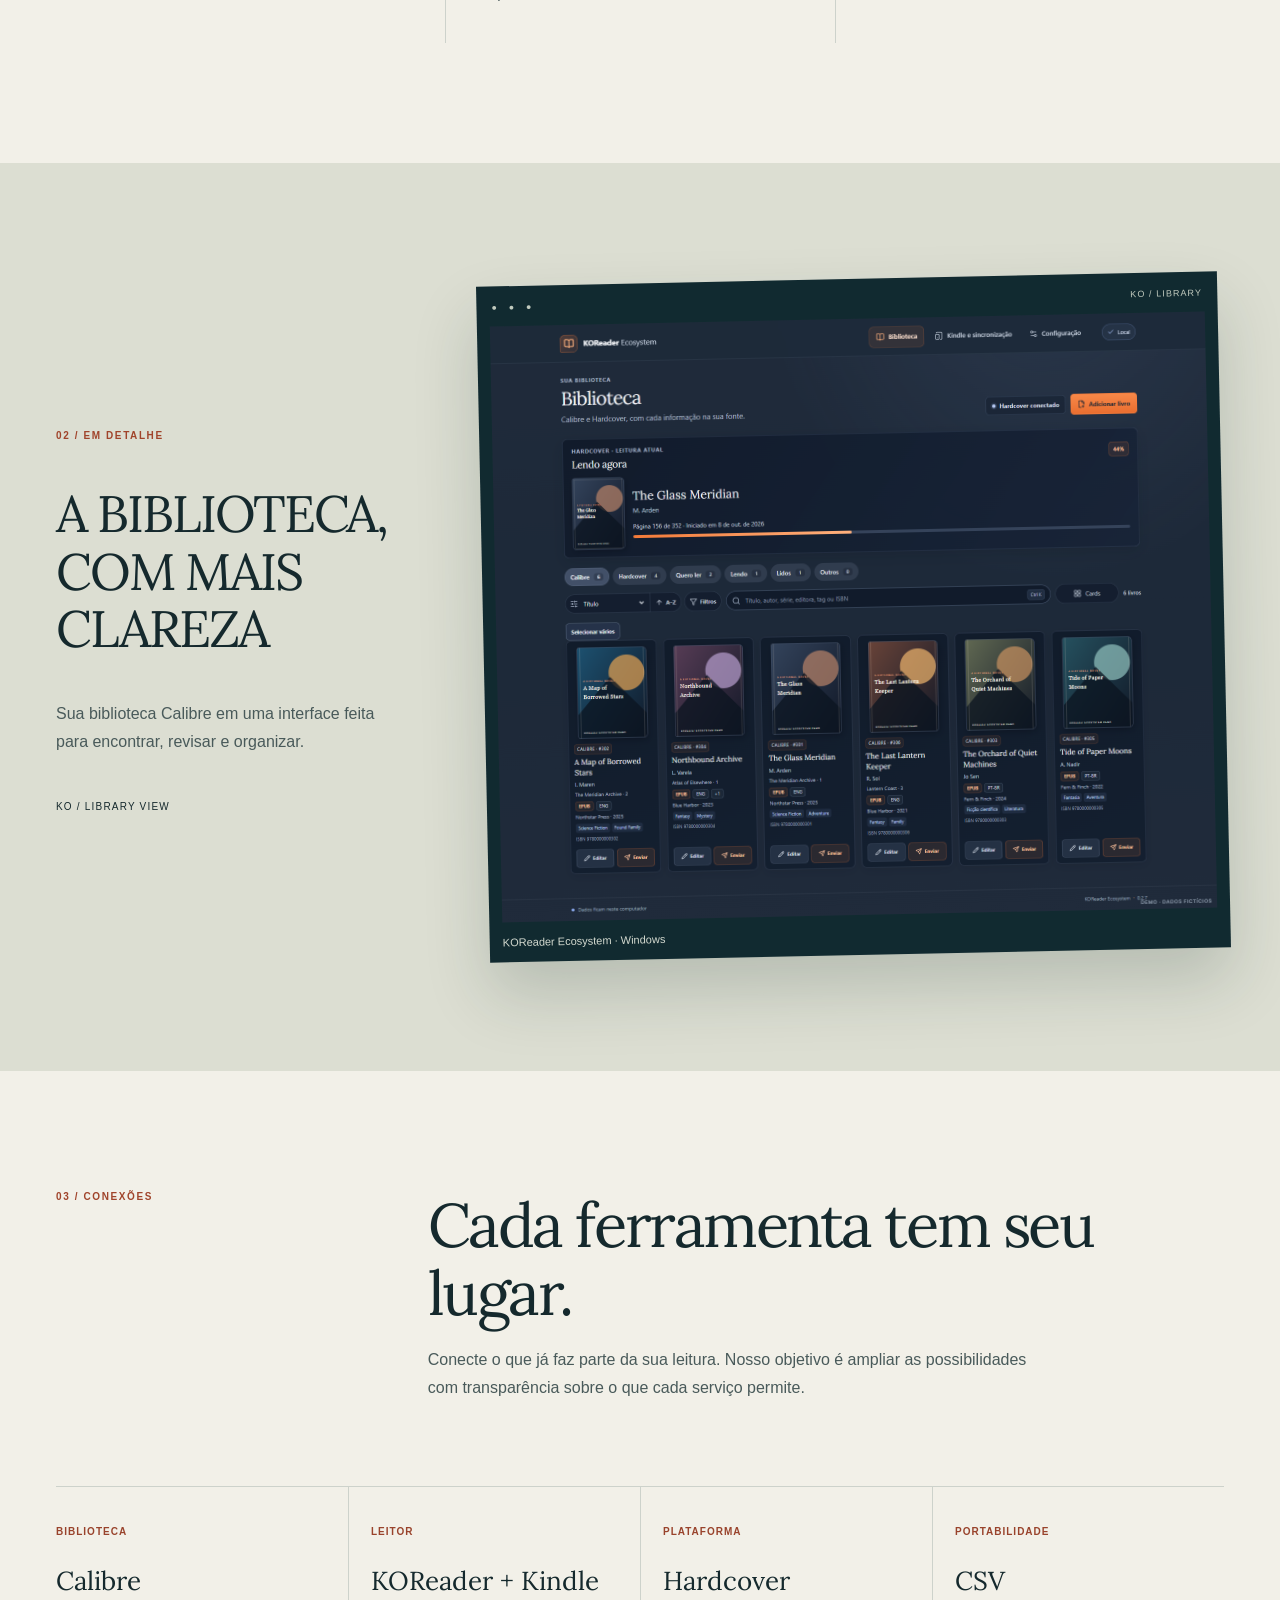
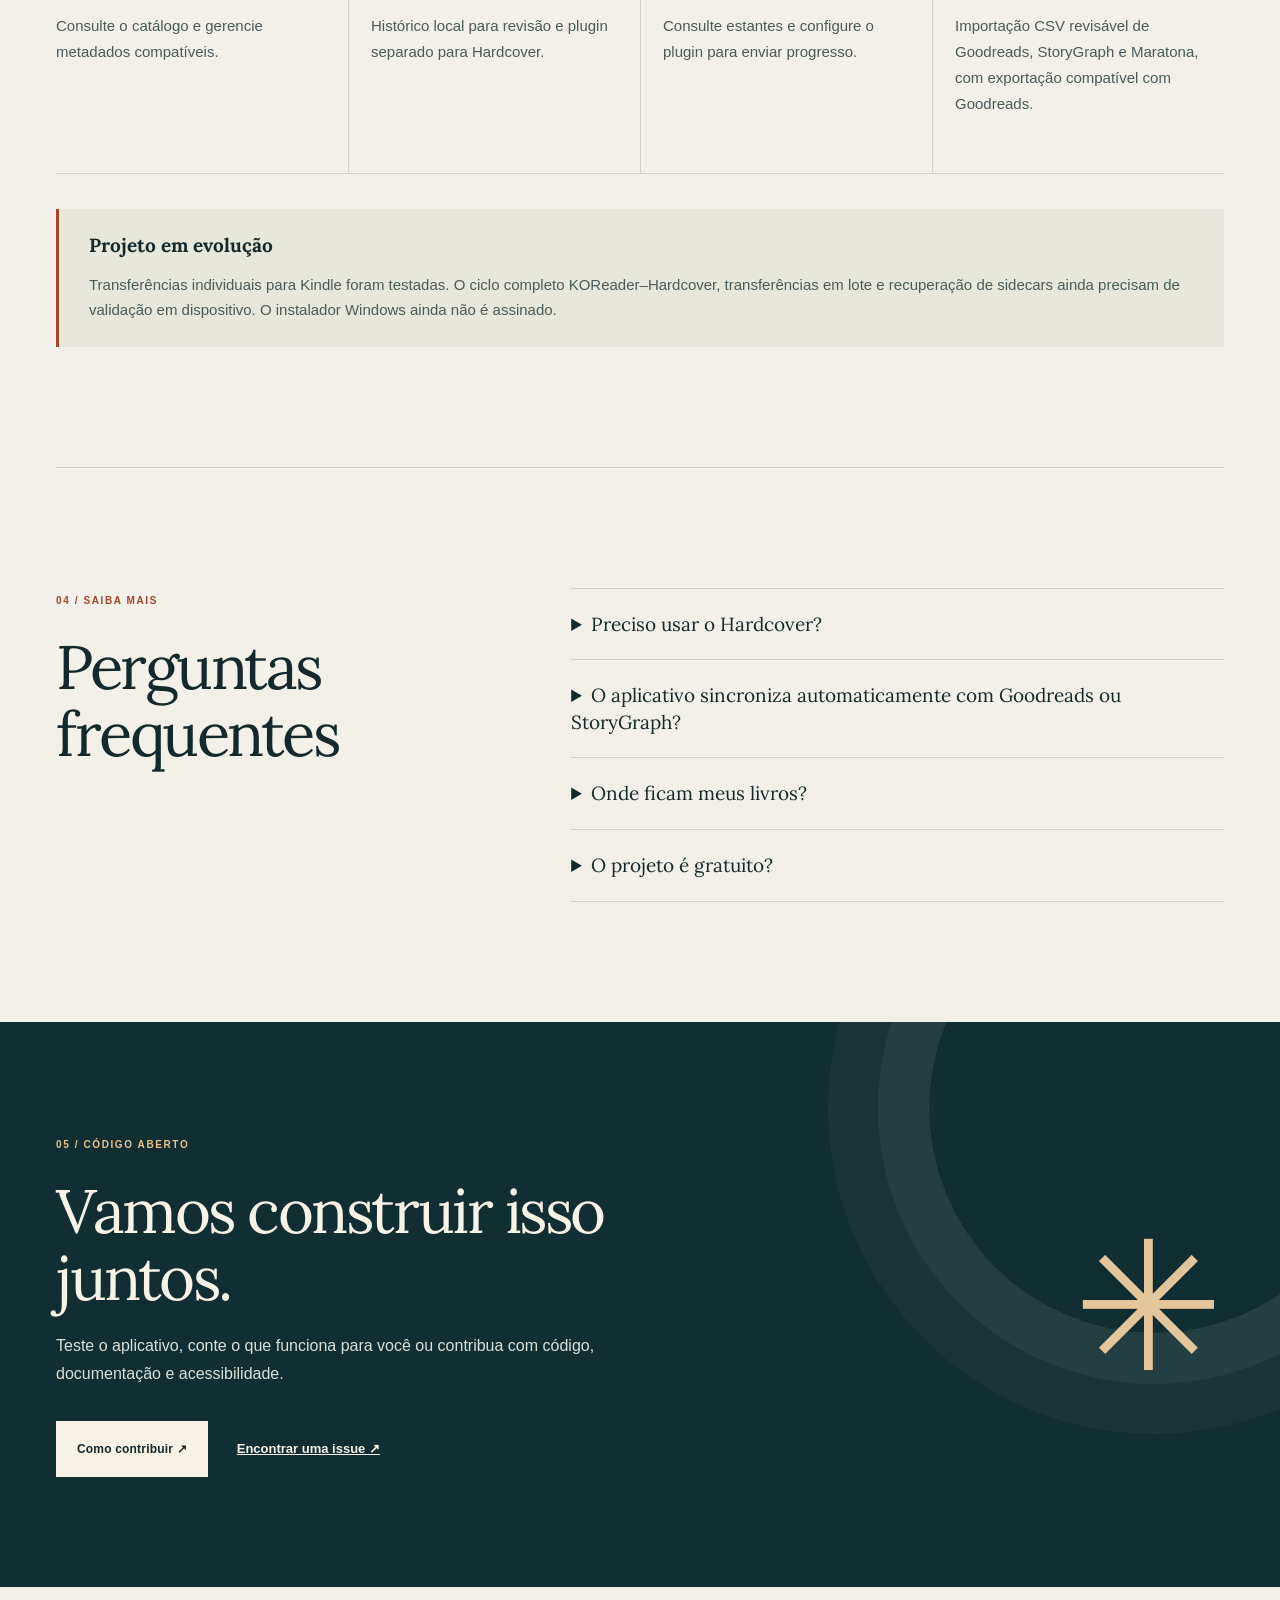
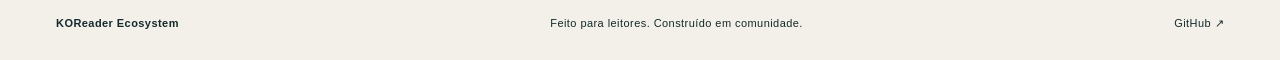
==== commit e3338130: "design: create editorial reading experience" ====
--- a/index.html
+++ b/index.html
@@ -1,8 +1,8 @@
 <!doctype html>
 <html lang="pt-BR"><head><meta charset="utf-8"><meta name="viewport" content="width=device-width, initial-scale=1"><meta name="color-scheme" content="light"><title>Sua biblioteca. Sua forma de ler. | KOReader Ecosystem</title><meta name="description" content="Um aplicativo open source para organizar sua biblioteca Calibre, enviar livros ao Kindle e aproximar o KOReader do Hardcover."><link rel="canonical" href="https://bellussi1.github.io/read-ecosystem/"><link rel="alternate" hreflang="pt-BR" href="https://bellussi1.github.io/read-ecosystem/"><link rel="alternate" hreflang="en" href="https://bellussi1.github.io/read-ecosystem/en/"><link rel="alternate" hreflang="x-default" href="https://bellussi1.github.io/read-ecosystem/en/"><meta property="og:type" content="website"><meta property="og:title" content="Sua biblioteca. Sua forma de ler. | KOReader Ecosystem"><meta property="og:description" content="Um aplicativo open source para organizar sua biblioteca Calibre, enviar livros ao Kindle e aproximar o KOReader do Hardcover."><meta property="og:url" content="https://bellussi1.github.io/read-ecosystem/"><meta property="og:image" content="https://bellussi1.github.io/read-ecosystem/assets/library-pt.png"><meta name="twitter:card" content="summary_large_image"><link rel="icon" href="./assets/icon.svg" type="image/svg+xml"><link rel="alternate icon" href="./assets/icon.ico"><link rel="stylesheet" href="./style.css"><script type="application/ld+json">{"@context": "https://schema.org", "@type": "SoftwareApplication", "name": "KOReader Ecosystem", "applicationCategory": "UtilitiesApplication", "operatingSystem": "Windows", "description": "Um aplicativo open source para organizar sua biblioteca Calibre, enviar livros ao Kindle e aproximar o KOReader do Hardcover.", "url": "https://bellussi1.github.io/read-ecosystem/", "offers": {"@type": "Offer", "price": "0", "priceCurrency": "USD"}}</script></head>
 <body><a class="skip" href="#main">Pular para o conteúdo</a><header class="top"><div class="wrap nav"><a class="brand" href="./" aria-label="KOReader Ecosystem"><img src="./assets/icon.svg" alt="" width="40" height="40"><span>KOReader<br><b>Ecosystem</b></span></a><nav aria-label="Navegação principal"><a href="#how">Como funciona</a><a href="#integrations">Integrações</a><a href="#questions">Perguntas</a></nav><a class="lang" href="en/" hreflang="en" lang="en">English <span aria-hidden="true">↗</span></a></div></header>
-<main id="main"><section class="hero wrap"><div class="hero-copy"><div class="eyebrow"><span class="dot"></span>UM COMPANHEIRO PARA SUA VIDA DE LEITURA</div><h1>Sua biblioteca.<br><em>Sua forma de ler.</em></h1><p class="lead">Seus livros vivem em lugares diferentes. O KOReader Ecosystem ajuda a aproximar o Calibre, o Kindle e suas plataformas de leitura — com você no controle.</p><div class="actions"><a class="button primary" href="https://github.com/bellussi1/koreader-ecosystem/releases/latest">Baixar para Windows <span aria-hidden="true">↗</span></a><a class="button secondary" href="https://github.com/bellussi1/koreader-ecosystem">Ver no GitHub <span aria-hidden="true">↗</span></a></div><p class="note">Gratuito e open source · Windows x64 · Projeto em estágio inicial</p></div><div class="hero-art" aria-hidden="true"><div class="art-top">KO / 001 <span>EST. FOR READERS</span></div><div class="orb"><div class="book"><span></span><span></span></div></div><div class="art-bottom"><span>LIBRARY<br>TO LIFE.</span><span>● ● ●<br>OPEN SOURCE</span></div></div></section>
-<div class="ribbon"><div class="wrap"><span>01 / LIVROS, LEITORES E PLATAFORMAS</span><span>CALIBRE &nbsp; / &nbsp; KOREADER &nbsp; / &nbsp; HARDCOVER</span></div></div><section id="how" class="wrap section"><div class="section-heading"><span class="section-number">01 / A PONTE</span><div><h2>Menos desencontros. Mais leitura.</h2><p>Uma ponte entre as ferramentas que você já usa, feita para deixar sua biblioteca mais fácil de cuidar.</p></div></div><div class="features"><article><span class="feature-n">01</span><h3>Organize sua biblioteca</h3><p>Encontre livros do Calibre, edite metadados e revise alterações antes de aplicá-las.</p></article><article><span class="feature-n">02</span><h3>Leve livros ao Kindle</h3><p>Envie um ebook pelo USB com confirmação, backup anterior e tentativa de verificação da cópia.</p></article><article><span class="feature-n">03</span><h3>Aproxime suas leituras</h3><p>Consulte estantes do Hardcover e use o plugin KOReader para enviar progresso pela rede.</p></article></div></section>
-<section class="showcase"><div class="wrap showcase-grid"><div><span class="section-number">02 / EM DETALHE</span><h2>A BIBLIOTECA, COM MAIS CLAREZA</h2><p>Sua biblioteca Calibre em uma interface feita para encontrar, revisar e organizar.</p><span class="tiny">KO / LIBRARY VIEW</span></div><figure><img src="./assets/library-pt.png" alt="Tela da biblioteca Calibre com livros fictícios, busca, filtros e opções de organização." width="1440" height="1200" loading="lazy"><figcaption>KOReader Ecosystem · Windows</figcaption></figure></div></section>
+<main id="main"><section class="hero wrap"><div class="hero-copy"><div class="eyebrow"><span class="dot"></span>UM COMPANHEIRO PARA SUA VIDA DE LEITURA</div><h1>Sua biblioteca.<br><em>Sua forma de ler.</em></h1><p class="lead">Seus livros vivem em lugares diferentes. O KOReader Ecosystem ajuda a aproximar o Calibre, o Kindle e suas plataformas de leitura — com você no controle.</p><div class="actions"><a class="button primary" href="https://github.com/bellussi1/koreader-ecosystem/releases/latest">Baixar para Windows <span aria-hidden="true">↗</span></a><a class="button secondary" href="https://github.com/bellussi1/koreader-ecosystem">Ver no GitHub <span aria-hidden="true">↗</span></a></div><p class="note">Gratuito e open source · Windows x64 · Projeto em estágio inicial</p></div><div class="hero-art" aria-hidden="true"><div class="art-image"></div><div class="art-wash"></div><div class="art-top"><span>THE READING<br>ECOSYSTEM</span><span>VOL. 01<br>EST. FOR READERS</span></div><div class="art-bottom"><span class="art-quote">A world of books,<br><i>one place to begin.</i></span><span class="art-index">READ / CONNECT<br>01 — 04</span></div><span class="art-stamp">R<br>·<br>E</span></div></section>
+<div class="ribbon"><div class="wrap"><span>01 / LIVROS, LEITORES E PLATAFORMAS</span><span>CALIBRE &nbsp; / &nbsp; KOREADER &nbsp; / &nbsp; HARDCOVER</span></div></div><section id="how" class="wrap section"><div class="section-heading"><span class="section-number">01 / A PONTE</span><div><h2>Menos desencontros. Mais leitura.</h2><p>Uma ponte entre as ferramentas que você já usa, feita para deixar sua biblioteca mais fácil de cuidar.</p></div></div><div class="features"><article><span class="feature-icon"><svg viewBox="0 0 32 32" fill="none" aria-hidden="true"><path d="M5 6h8a3 3 0 0 1 3 3v18a3 3 0 0 0-3-3H5V6Zm22 0h-8a3 3 0 0 0-3 3v18a3 3 0 0 1 3-3h8V6Z" stroke="currentColor" stroke-width="1.5" stroke-linejoin="round"/><path d="M8 11h5m-5 4h5m6-4h5m-5 4h5" stroke="currentColor" stroke-width="1.3"/></svg></span><span class="feature-n">01 / 03</span><h3>Organize sua biblioteca</h3><p>Encontre livros do Calibre, edite metadados e revise alterações antes de aplicá-las.</p></article><article><span class="feature-icon"><svg viewBox="0 0 32 32" fill="none" aria-hidden="true"><rect x="7" y="3.5" width="18" height="25" rx="2" stroke="currentColor" stroke-width="1.5"/><path d="M11 8h10M11 12h7M11 16h9M15 24h2" stroke="currentColor" stroke-width="1.5" stroke-linecap="round"/></svg></span><span class="feature-n">02 / 03</span><h3>Leve livros ao Kindle</h3><p>Envie um ebook pelo USB com confirmação, backup anterior e tentativa de verificação da cópia.</p></article><article><span class="feature-icon"><svg viewBox="0 0 32 32" fill="none" aria-hidden="true"><circle cx="8" cy="16" r="3.5" stroke="currentColor" stroke-width="1.5"/><circle cx="24" cy="8" r="3.5" stroke="currentColor" stroke-width="1.5"/><circle cx="24" cy="24" r="3.5" stroke="currentColor" stroke-width="1.5"/><path d="m11 14 10-5m-10 9 10 5" stroke="currentColor" stroke-width="1.5"/></svg></span><span class="feature-n">03 / 03</span><h3>Aproxime suas leituras</h3><p>Consulte estantes do Hardcover e use o plugin KOReader para enviar progresso pela rede.</p></article></div></section>
+<section class="showcase"><div class="wrap showcase-grid"><div><span class="section-number">02 / EM DETALHE</span><h2>A BIBLIOTECA, COM MAIS CLAREZA</h2><p>Sua biblioteca Calibre em uma interface feita para encontrar, revisar e organizar.</p><span class="tiny">KO / LIBRARY VIEW</span></div><figure><div class="window-chrome" aria-hidden="true"><span>● &nbsp; ● &nbsp; ●</span><span>KO / LIBRARY</span></div><img src="./assets/library-pt.png" alt="Tela da biblioteca Calibre com livros fictícios, busca, filtros e opções de organização." width="1440" height="1200" loading="lazy"><figcaption>KOReader Ecosystem · Windows</figcaption></figure></div></section>
 <section id="integrations" class="wrap section"><div class="section-heading"><span class="section-number">03 / CONEXÕES</span><div><h2>Cada ferramenta tem seu lugar.</h2><p>Conecte o que já faz parte da sua leitura. Nosso objetivo é ampliar as possibilidades com transparência sobre o que cada serviço permite.</p></div></div><div class="integrations"><article><span>BIBLIOTECA</span><h3>Calibre</h3><p>Consulte o catálogo e gerencie metadados compatíveis.</p></article><article><span>LEITOR</span><h3>KOReader + Kindle</h3><p>Histórico local para revisão e plugin separado para Hardcover.</p></article><article><span>PLATAFORMA</span><h3>Hardcover</h3><p>Consulte estantes e configure o plugin para enviar progresso.</p></article><article><span>PORTABILIDADE</span><h3>CSV</h3><p>Importação CSV revisável de Goodreads, StoryGraph e Maratona, com exportação compatível com Goodreads.</p></article></div><aside class="honesty"><strong>Projeto em evolução</strong><p>Transferências individuais para Kindle foram testadas. O ciclo completo KOReader–Hardcover, transferências em lote e recuperação de sidecars ainda precisam de validação em dispositivo. O instalador Windows ainda não é assinado.</p></aside></section>
 <section id="questions" class="faq wrap section"><div><span class="section-number">04 / SAIBA MAIS</span><h2>Perguntas frequentes</h2></div><div><details><summary>Preciso usar o Hardcover?</summary><p>Não para consultar e organizar sua biblioteca Calibre. A conta é necessária apenas para os recursos que dependem do Hardcover.</p></details><details><summary>O aplicativo sincroniza automaticamente com Goodreads ou StoryGraph?</summary><p>Não. Atualmente há importação revisável por CSV; sincronização direta com esses serviços não está disponível.</p></details><details><summary>Onde ficam meus livros?</summary><p>Os arquivos continuam na sua biblioteca Calibre. O aplicativo acessa a biblioteca local e pode enviar um ebook ao Kindle conectado por USB.</p></details><details><summary>O projeto é gratuito?</summary><p>Sim. O KOReader Ecosystem é open source sob licença MIT.</p></details></div></section><section class="join"><div class="wrap join-inner"><div><span class="section-number">05 / CÓDIGO ABERTO</span><h2>Vamos construir isso juntos.</h2><p>Teste o aplicativo, conte o que funciona para você ou contribua com código, documentação e acessibilidade.</p><div class="actions"><a class="button light" href="https://github.com/bellussi1/koreader-ecosystem/blob/main/CONTRIBUTING.pt-BR.md">Como contribuir ↗</a><a class="text-link" href="https://github.com/bellussi1/koreader-ecosystem/issues">Encontrar uma issue ↗</a></div></div><span class="join-mark" aria-hidden="true">✳</span></div></section></main><footer><div class="wrap footer"><span>KOReader Ecosystem</span><span>Feito para leitores. Construído em comunidade.</span><a href="https://github.com/bellussi1/koreader-ecosystem">GitHub ↗</a></div></footer></body></html>
--- a/style.css
+++ b/style.css
@@ -1 +1,12 @@
 :root{--paper:#f5f2e9;--ink:#142f2c;--muted:#4d615b;--orange:#d4522b;--line:#d7d9cc;--dark:#183a35}*{box-sizing:border-box}html{scroll-behavior:smooth}body{margin:0;background:var(--paper);color:var(--ink);font-family:Georgia,'Times New Roman',serif}a{color:inherit}a:focus-visible,summary:focus-visible{outline:3px solid #b63817;outline-offset:5px}img{max-width:100%;height:auto}.wrap{width:min(1180px,calc(100% - 64px));margin:auto}.skip{position:absolute;top:-100px;left:10px;z-index:10;background:#fff;padding:12px}.skip:focus{top:10px}.top{border-bottom:1px solid var(--line)}.nav{min-height:92px;display:flex;align-items:center;gap:32px}.brand{display:flex;align-items:center;gap:12px;text-decoration:none;font-size:17px;line-height:1.05}.brand b{font-weight:400}.nav nav{display:flex;gap:32px;margin-left:auto}.nav nav a,.lang,.eyebrow,.note,.section-number,.feature-n,.tiny,.art-top,.art-bottom,.ribbon,.integrations article>span,figcaption,.footer{font-family:'Trebuchet MS',sans-serif}.nav nav a,.lang{font-size:13px;font-weight:700;text-decoration:none}.lang{border-left:1px solid var(--line);padding-left:28px}.hero{display:grid;grid-template-columns:1.2fr .8fr;gap:70px;align-items:center;padding-top:80px;padding-bottom:82px}.eyebrow,.section-number{font-size:11px;font-weight:700;letter-spacing:.13em}.dot{display:inline-block;width:8px;height:8px;background:var(--orange);border-radius:50%;margin-right:9px}.hero h1{font-size:clamp(54px,6.5vw,91px);letter-spacing:-.055em;line-height:.99;font-weight:400;margin:28px 0}.hero h1 em{font-weight:400;color:#b84525}.lead{font-size:20px;line-height:1.55;max-width:570px;color:#405a53}.actions{display:flex;flex-wrap:wrap;align-items:center;gap:12px;margin-top:32px}.button{display:inline-flex;justify-content:center;align-items:center;gap:28px;min-height:52px;padding:14px 20px;text-decoration:none;font:700 13px 'Trebuchet MS',sans-serif}.primary{background:var(--dark);color:white}.secondary{border:1px solid #9daea4}.button:hover{filter:brightness(.9)}.note{font-size:12px;color:#4d615b;margin-top:19px}.hero-art{aspect-ratio:1;background:#d8d9bb;position:relative;padding:24px;display:flex;flex-direction:column;justify-content:space-between;overflow:hidden}.art-top,.art-bottom{display:flex;justify-content:space-between;font-size:10px;font-weight:700;letter-spacing:.09em}.art-bottom{line-height:1.5}.art-bottom span:last-child{text-align:right}.orb{position:absolute;width:65%;aspect-ratio:1;border-radius:50%;background:#c76040;top:17%;left:17%;display:grid;place-items:center}.book{width:54%;height:41%;display:flex;transform:rotate(-13deg);filter:drop-shadow(6px 12px 0 rgba(34,57,49,.15))}.book span{width:50%;height:100%;background:#f4f0db;border:3px solid #214c40}.book span:first-child{border-radius:9px 2px 2px 20px;transform:skewY(10deg)}.book span:last-child{border-radius:2px 9px 20px 2px;transform:skewY(-10deg);border-left:0}.ribbon{background:#cfdbcb;font-size:10px;font-weight:700;letter-spacing:.12em}.ribbon .wrap{min-height:48px;display:flex;align-items:center;justify-content:space-between;gap:20px}.section{padding-top:100px;padding-bottom:100px}.section-heading{display:grid;grid-template-columns:1fr 3fr;gap:30px;margin-bottom:50px}.section-heading h2,.faq h2,.join h2{font-size:clamp(38px,5vw,64px);font-weight:400;line-height:1.03;letter-spacing:-.04em;margin:0 0 20px}.section-heading p,.showcase p,.join p{font-size:19px;line-height:1.55;max-width:620px;color:var(--muted)}.features{display:grid;grid-template-columns:repeat(3,1fr);border-top:1px solid var(--line)}.features article{padding:28px 26px 5px 0}.features article+article{border-left:1px solid var(--line);padding-left:26px}.feature-n{color:#b84525;font-size:12px}.features h3,.integrations h3{font-weight:400;font-size:25px;margin:30px 0 12px}.features p,.integrations p{font-size:16px;line-height:1.6;color:var(--muted)}.showcase{background:#dfdfce;padding:100px 0}.showcase-grid{display:grid;grid-template-columns:1fr 1.8fr;gap:60px;align-items:center}.showcase h2{font-size:44px;line-height:1.05;letter-spacing:-.04em;font-weight:400}.tiny{display:block;font-size:10px;letter-spacing:.12em;margin-top:45px}.showcase figure{margin:0}.showcase img{display:block;width:100%;height:auto;box-shadow:0 20px 45px #273e3829}.showcase figcaption{font-size:11px;margin-top:14px;color:#41584e}.integrations{display:grid;grid-template-columns:repeat(4,1fr);border-top:1px solid var(--line);border-bottom:1px solid var(--line)}.integrations article{padding:26px 22px 30px 0}.integrations article+article{border-left:1px solid var(--line);padding-left:22px}.integrations article>span{font-size:10px;font-weight:bold;letter-spacing:.1em;color:#a53c21}.integrations h3{font-size:23px}.honesty{margin-top:35px;border-left:3px solid var(--orange);padding:5px 20px;max-width:900px}.honesty strong{font-size:19px}.honesty p{line-height:1.6;color:var(--muted)}.faq{display:grid;grid-template-columns:1fr 1.5fr;gap:40px;border-top:1px solid var(--line)}.faq h2{margin-top:25px}.faq details{border-bottom:1px solid var(--line);padding:22px 0}.faq details:first-child{border-top:1px solid var(--line)}.faq summary{cursor:pointer;font-size:19px;line-height:1.4}.faq details p{color:var(--muted);font-size:16px;line-height:1.6}.join{background:var(--dark);color:#f7f3e7;padding:85px 0}.join-inner{display:flex;justify-content:space-between;align-items:center;gap:30px}.join-inner>div{max-width:680px}.join h2{margin-top:25px}.join p{color:#d2dfd0}.light{background:#f6f2e6;color:var(--ink)}.text-link{font:700 13px 'Trebuchet MS',sans-serif;padding:15px}.join-mark{font-size:160px;line-height:1;color:#cbd8c7}.footer{display:flex;justify-content:space-between;gap:20px;padding:30px 0;font-size:12px}.footer a{text-decoration:none}@media(max-width:800px){.wrap{width:min(100% - 40px,1180px)}.nav{min-height:76px}.nav nav{display:none}.lang{margin-left:auto}.hero{grid-template-columns:1fr;gap:45px;padding-top:55px;padding-bottom:55px}.hero-art{max-width:420px;width:100%}.hero h1{font-size:clamp(48px,11vw,75px)}.section{padding:70px 0}.section-heading{grid-template-columns:1fr;gap:20px}.features{grid-template-columns:1fr}.features article+article{border-left:0;border-top:1px solid var(--line);padding-left:0}.features h3{margin-top:15px}.showcase{padding:70px 0}.showcase-grid{grid-template-columns:1fr;gap:32px}.integrations{grid-template-columns:1fr 1fr}.integrations article:nth-child(3){border-left:0;padding-left:0}.integrations article:nth-child(n+3){border-top:1px solid var(--line)}.faq{grid-template-columns:1fr}.join-mark{font-size:80px}.footer{flex-wrap:wrap}}@media(max-width:430px){.integrations{grid-template-columns:1fr}.integrations article+article{border-left:0;border-top:1px solid var(--line);padding-left:0}.ribbon .wrap{align-items:flex-start;flex-direction:column;padding:12px 0;gap:8px}.join-mark{display:none}.button{width:100%}.hero h1{font-size:48px}.footer{flex-direction:column}}@media(prefers-reduced-motion:reduce){html{scroll-behavior:auto}*,*::before,*::after{animation-duration:.01ms!important;transition-duration:.01ms!important}}
+
+/* Editorial reading room — typography, composition, and motion. */
+@font-face{font-family:ReadingSerif;src:url('./assets/Lora.ttf') format('truetype');font-style:normal;font-weight:400 700;font-display:swap}
+:root{--paper:#f2f0e8;--ink:#15292d;--muted:#495a5a;--orange:#a9482a;--line:#cdd2cb;--dark:#0c222a;--ease-out:cubic-bezier(.23,1,.32,1)}
+body{background:var(--paper);font-family:ReadingSerif,Georgia,serif}.wrap{width:min(1280px,calc(100% - 112px))}.top{position:relative;background:var(--dark);color:#f9f5e8;border-bottom:1px solid #ffffff24;z-index:2}.nav{min-height:92px}.brand{gap:13px;font-size:15px;letter-spacing:-.02em}.brand img{width:42px;height:42px}.brand b{color:#d9cfaa}.nav nav a,.lang{font-size:12px;letter-spacing:.03em}.nav nav a{color:#eee9da}.nav nav a:hover,.lang:hover{color:#f5c58e}.lang{border-color:#ffffff32}.hero{width:100%;max-width:none;position:relative;min-height:min(740px,calc(100vh - 92px));display:grid;grid-template-columns:minmax(0,1fr) minmax(0,.93fr);gap:0;padding:0;background:#0c222a;color:#f8f4e7;overflow:hidden}.hero-copy{align-self:center;padding:80px max(40px,calc((100vw - 1280px)/2));padding-right:40px;position:relative;z-index:1}.eyebrow{color:#eac68d;font-size:10px;letter-spacing:.18em}.dot{background:#dda95e;width:7px;height:7px;box-shadow:0 0 0 5px #dda95e24}.hero h1{font-size:clamp(52px,6vw,86px);line-height:1.07;letter-spacing:-.055em;margin:34px 0 28px;max-width:760px}.hero h1 em{color:#e8c48e}.lead{color:#cbd4ce;font-family:'Trebuchet MS',sans-serif;font-size:17px;line-height:1.75;max-width:515px}.actions{gap:14px;margin-top:33px}.button{min-height:56px;padding:17px 21px;gap:38px;font-size:12px;letter-spacing:.015em;transition:transform 160ms var(--ease-out),background-color 160ms ease,color 160ms ease}.primary{background:#eac78e;color:#10252a}.secondary{color:#f7f3e7;border-color:#ffffff55}.secondary:hover{background:#ffffff12}.note{color:#bfcac4;line-height:1.5}.hero-art{width:100%;max-width:none;aspect-ratio:auto;min-height:650px;padding:38px;isolation:isolate;background:#162e32;color:#f6eee0;overflow:hidden}.art-image{position:absolute;inset:-8%;z-index:-2;background:#253c3c url('./assets/reading-hero.webp') center 46%/cover no-repeat}.art-wash{position:absolute;inset:0;z-index:-1;background:linear-gradient(180deg,#0a2229aa 0%,transparent 35%,#0b2228b8 100%),linear-gradient(90deg,#0c222a4d,transparent 30%)}.art-top,.art-bottom{position:relative;z-index:1;font-size:9px;letter-spacing:.17em;line-height:1.6}.art-top span:last-child{text-align:right}.art-bottom{align-items:end}.art-quote{font-family:ReadingSerif,Georgia,serif;font-size:clamp(19px,2vw,28px);letter-spacing:-.03em;font-weight:400}.art-quote i{color:#e8c48e}.art-index{text-align:right}.art-stamp{position:absolute;right:32px;top:42%;font:700 10px/1.1 'Trebuchet MS',sans-serif;color:#f8efd9;border:1px solid #f8efd9aa;border-radius:50%;width:47px;height:47px;display:grid;place-content:center;text-align:center;letter-spacing:.08em}.ribbon{background:#d5d8c7;color:#243b38}.ribbon .wrap{min-height:60px}.section{padding:120px 0}.section-heading{grid-template-columns:1fr 2.4fr;gap:40px;margin-bottom:68px}.section-number{color:#a0442b;font-size:10px;letter-spacing:.16em}.section-heading h2,.faq h2,.join h2{font-family:ReadingSerif,Georgia,serif;font-size:clamp(40px,4.8vw,66px);line-height:1.1;max-width:780px}.section-heading p,.showcase p,.join p{font:16px/1.75 'Trebuchet MS',sans-serif}.features{gap:0}.features article{padding:32px 35px 22px 0}.features article+article{padding-left:35px}.feature-icon{display:inline-grid;place-items:center;width:62px;height:62px;border:1px solid #b8c4bc;border-radius:50%;color:#a0442b;margin-bottom:36px}.feature-icon svg{width:29px;height:29px}.feature-n{display:block;color:#6c7f77;font-size:10px;letter-spacing:.15em}.features h3,.integrations h3{font-size:26px;line-height:1.25}.features p,.integrations p,.faq details p{font:15px/1.75 'Trebuchet MS',sans-serif;color:var(--muted)}.showcase{background:#dcded2;padding:116px 0;overflow:hidden}.showcase-grid{grid-template-columns:.75fr 1.6fr;gap:80px}.showcase h2{font-size:clamp(34px,4vw,55px);line-height:1.12;text-transform:none}.showcase figure{background:#112a30;padding:13px 13px 0;box-shadow:0 32px 65px #142e2d30;transform:rotate(-1.2deg)}.showcase figure img{box-shadow:none}.window-chrome{display:flex;justify-content:space-between;padding:3px 2px 14px;color:#c1cabe;font:9px 'Trebuchet MS',sans-serif;letter-spacing:.12em}.showcase figcaption{color:#d3d9cf;margin:0;padding:14px 0}.integrations article>span{color:#99432c}.integrations article{padding-top:32px;padding-bottom:40px}.integrations h3{margin-top:26px}.honesty{background:#e8e7db;border-left:3px solid #a7462b;padding:24px 30px;max-width:none}.honesty strong{font-size:19px}.honesty p{font:15px/1.7 'Trebuchet MS',sans-serif;margin-bottom:0}.faq{gap:80px}.faq summary{padding-right:20px}.join{position:relative;overflow:hidden;padding:110px 0;background:#112e32}.join:before{content:'';position:absolute;width:450px;height:450px;border:1px solid #c2d1b826;border-radius:50%;right:-100px;top:-140px;box-shadow:0 0 0 50px #c2d1b810,0 0 0 100px #c2d1b80b}.join .section-number{color:#e8c48e}.join p{color:#dae2d7}.join-mark{position:relative;font-size:180px;color:#e4c69b;font-weight:400}.footer{font-size:11px;letter-spacing:.04em}.footer>span:first-child{font-weight:700}.skip:focus{color:#10252a}
+@media(hover:hover) and (pointer:fine){.button:hover{transform:translateY(-3px);filter:none}.primary:hover{background:#f4dba8}.light:hover{background:#fff}.features article:hover .feature-icon{transform:rotate(-9deg);background:#e4e6db}.feature-icon{transition:transform 220ms var(--ease-out),background-color 220ms ease}}
+@supports ((animation-timeline:view()) and (animation-range:entry 0% exit 100%)){@media(prefers-reduced-motion:no-preference){.art-image{animation:hero-drift linear both;animation-timeline:view();animation-range:entry 0% exit 100%}.showcase figure{animation:showcase-drift linear both;animation-timeline:view();animation-range:entry 0% exit 100%}}}
+@keyframes hero-drift{from{transform:translateY(-4%)}to{transform:translateY(4%)}}@keyframes showcase-drift{from{transform:translateY(18px) rotate(-1.2deg)}to{transform:translateY(-18px) rotate(-1.2deg)}}
+@media(max-width:800px){.wrap{width:calc(100% - 40px)}.nav{min-height:76px}.hero{width:100%;grid-template-columns:1fr}.hero-copy{padding:70px 25px 56px}.hero h1{font-size:clamp(49px,10vw,74px)}.hero-art{width:100%;min-height:450px;max-width:none;padding:28px}.section{padding:76px 0}.section-heading{grid-template-columns:1fr;gap:18px;margin-bottom:36px}.features article+article{padding-left:0}.feature-icon{margin-bottom:18px}.showcase{padding:76px 0}.showcase-grid{grid-template-columns:1fr;gap:35px}.faq{grid-template-columns:1fr;gap:26px}.join{padding:76px 0}.join-mark{font-size:95px}}
+@media(max-width:430px){.hero-copy{padding-left:20px;padding-right:20px}.hero h1{font-size:49px}.hero-art{min-height:390px}.art-quote{font-size:19px}.hero .button{width:100%}.section{padding:65px 0}.join-mark{display:none}}
+@media(prefers-reduced-motion:reduce){html{scroll-behavior:auto}.art-image,.showcase figure{animation:none!important;transform:none!important}.button,.feature-icon{transition:none!important}}
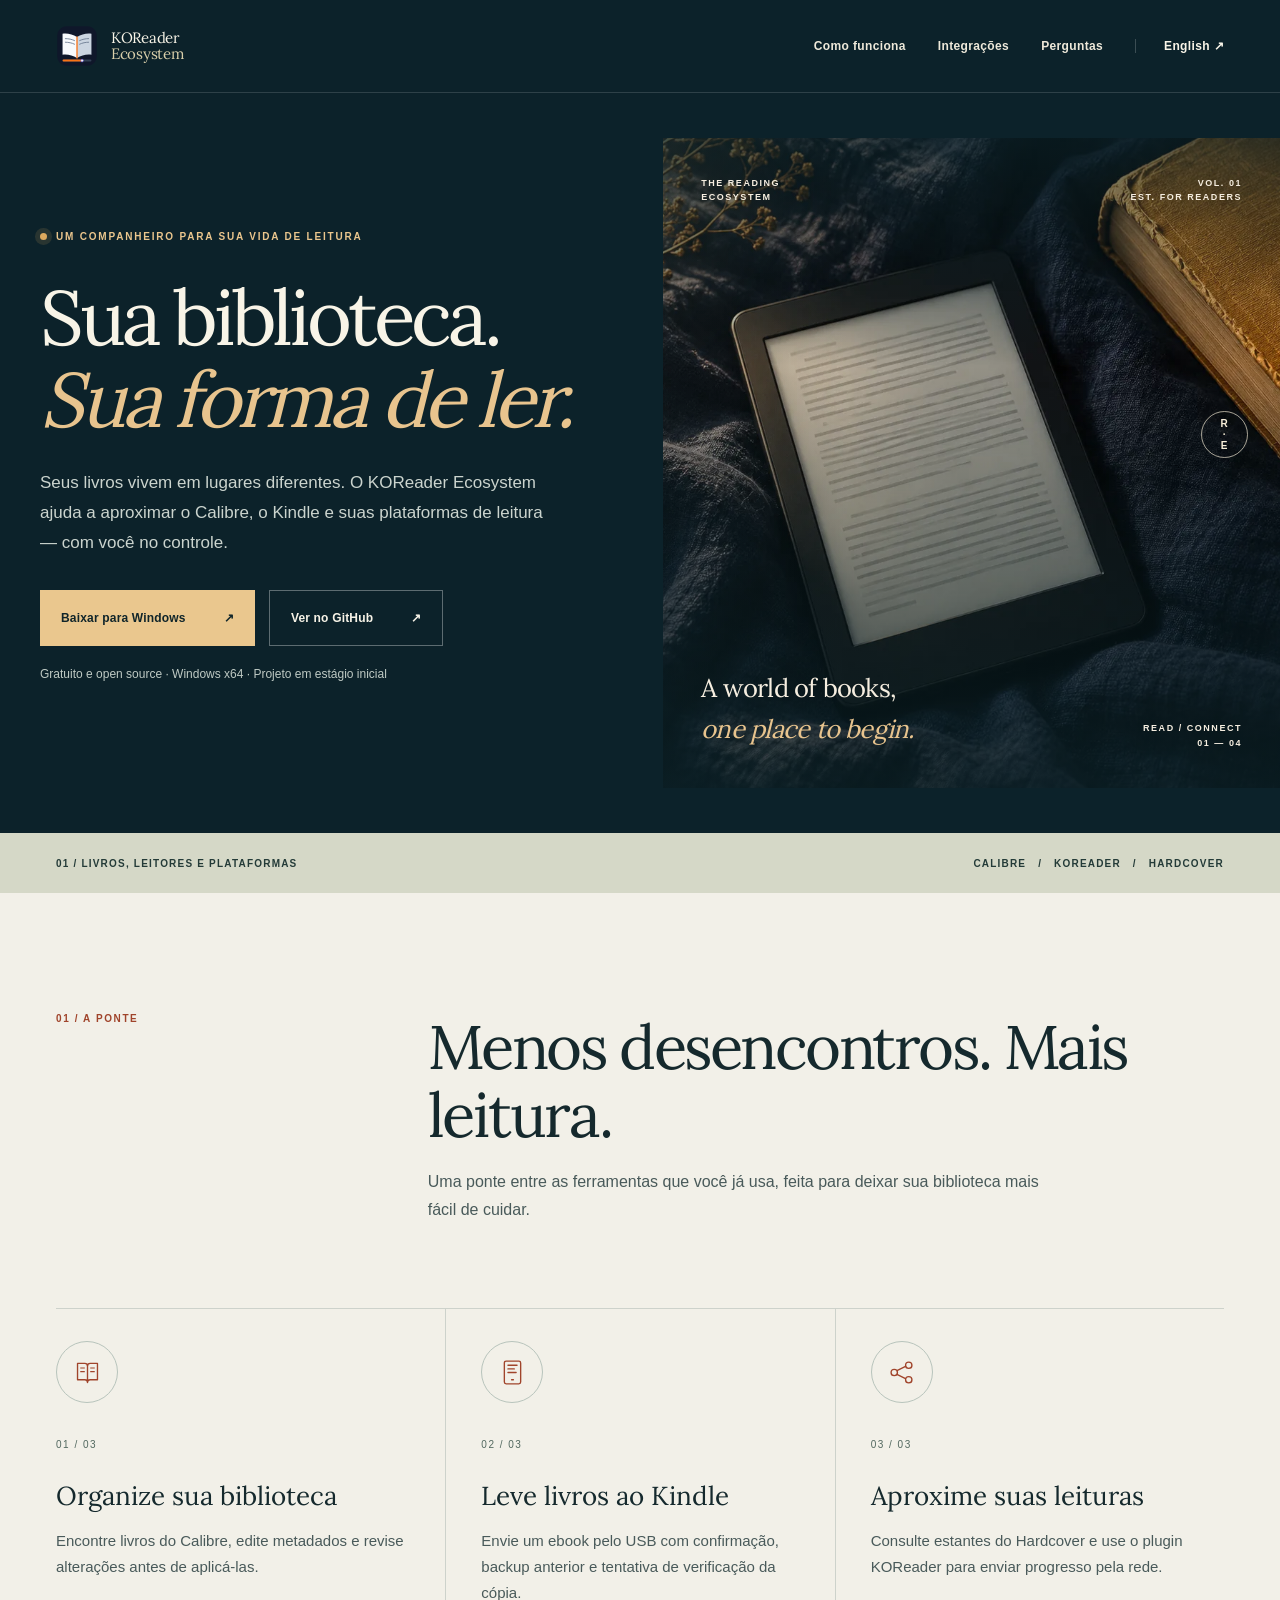
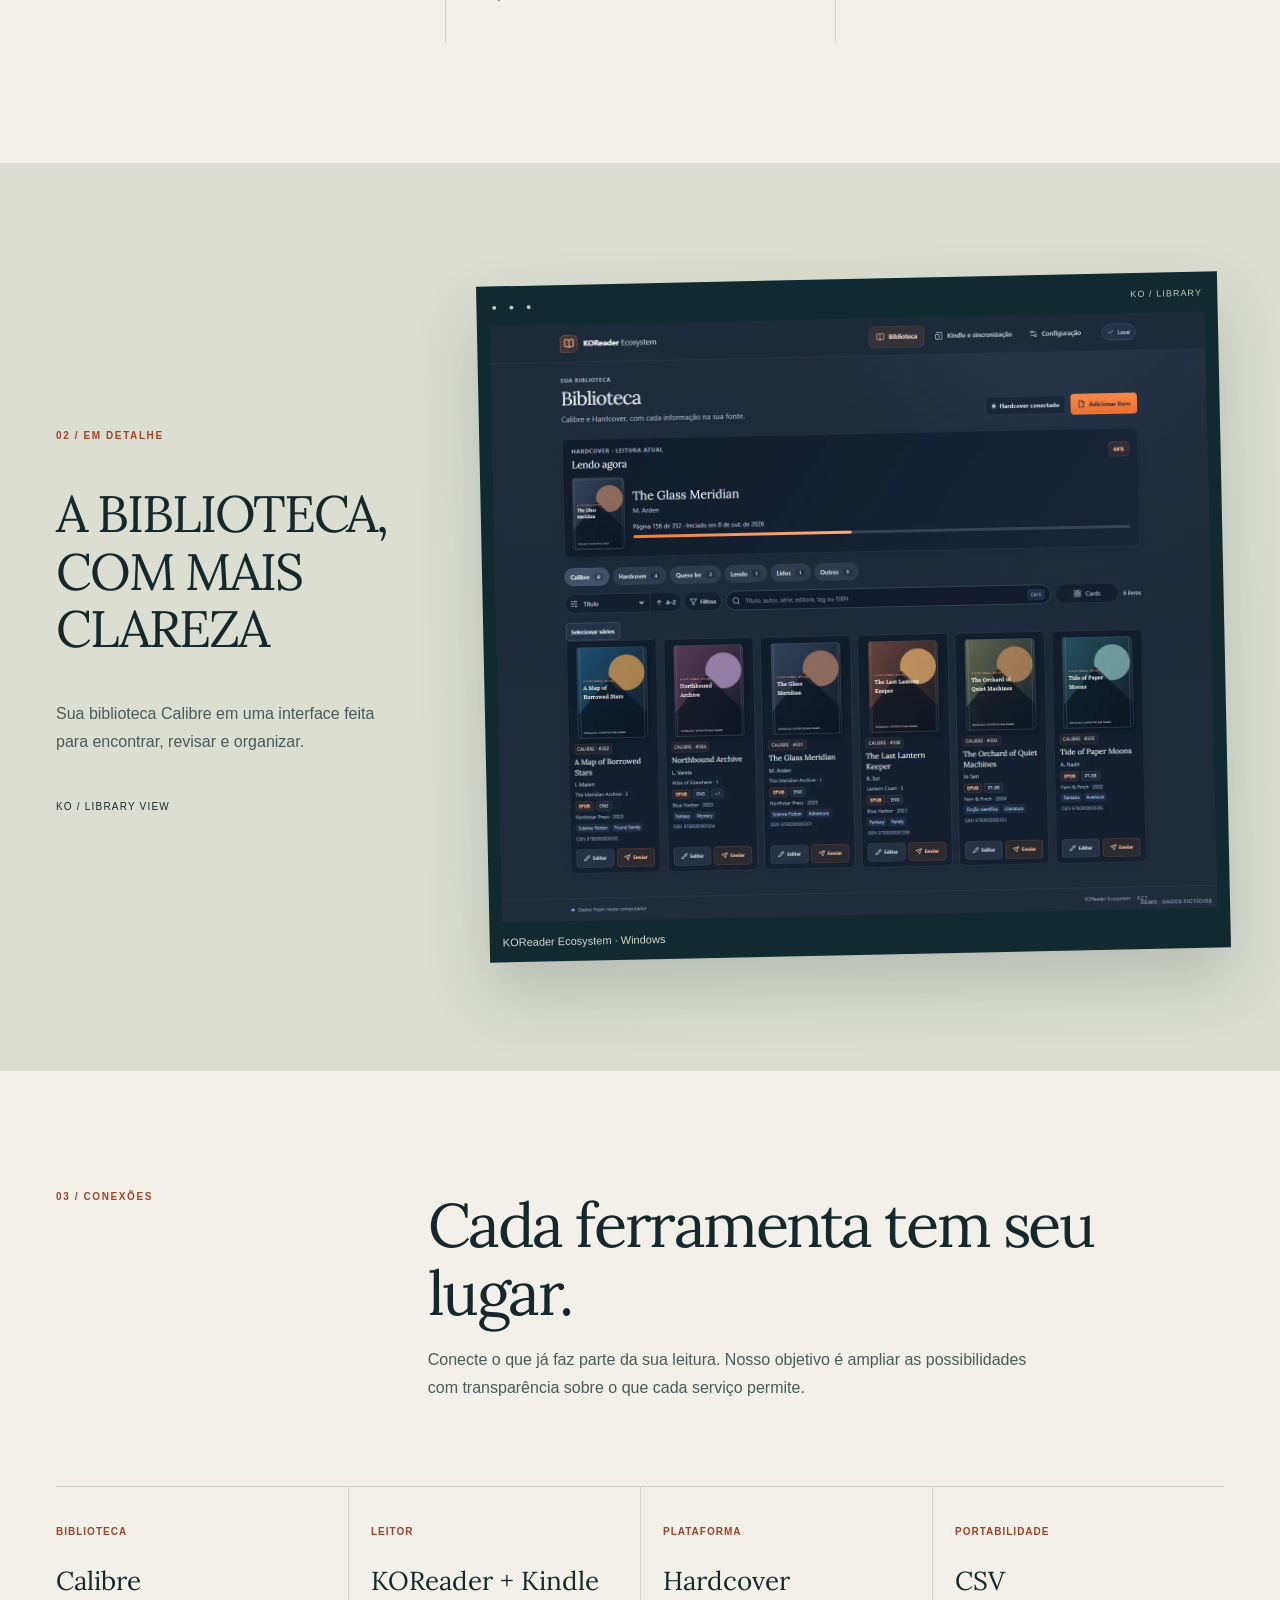
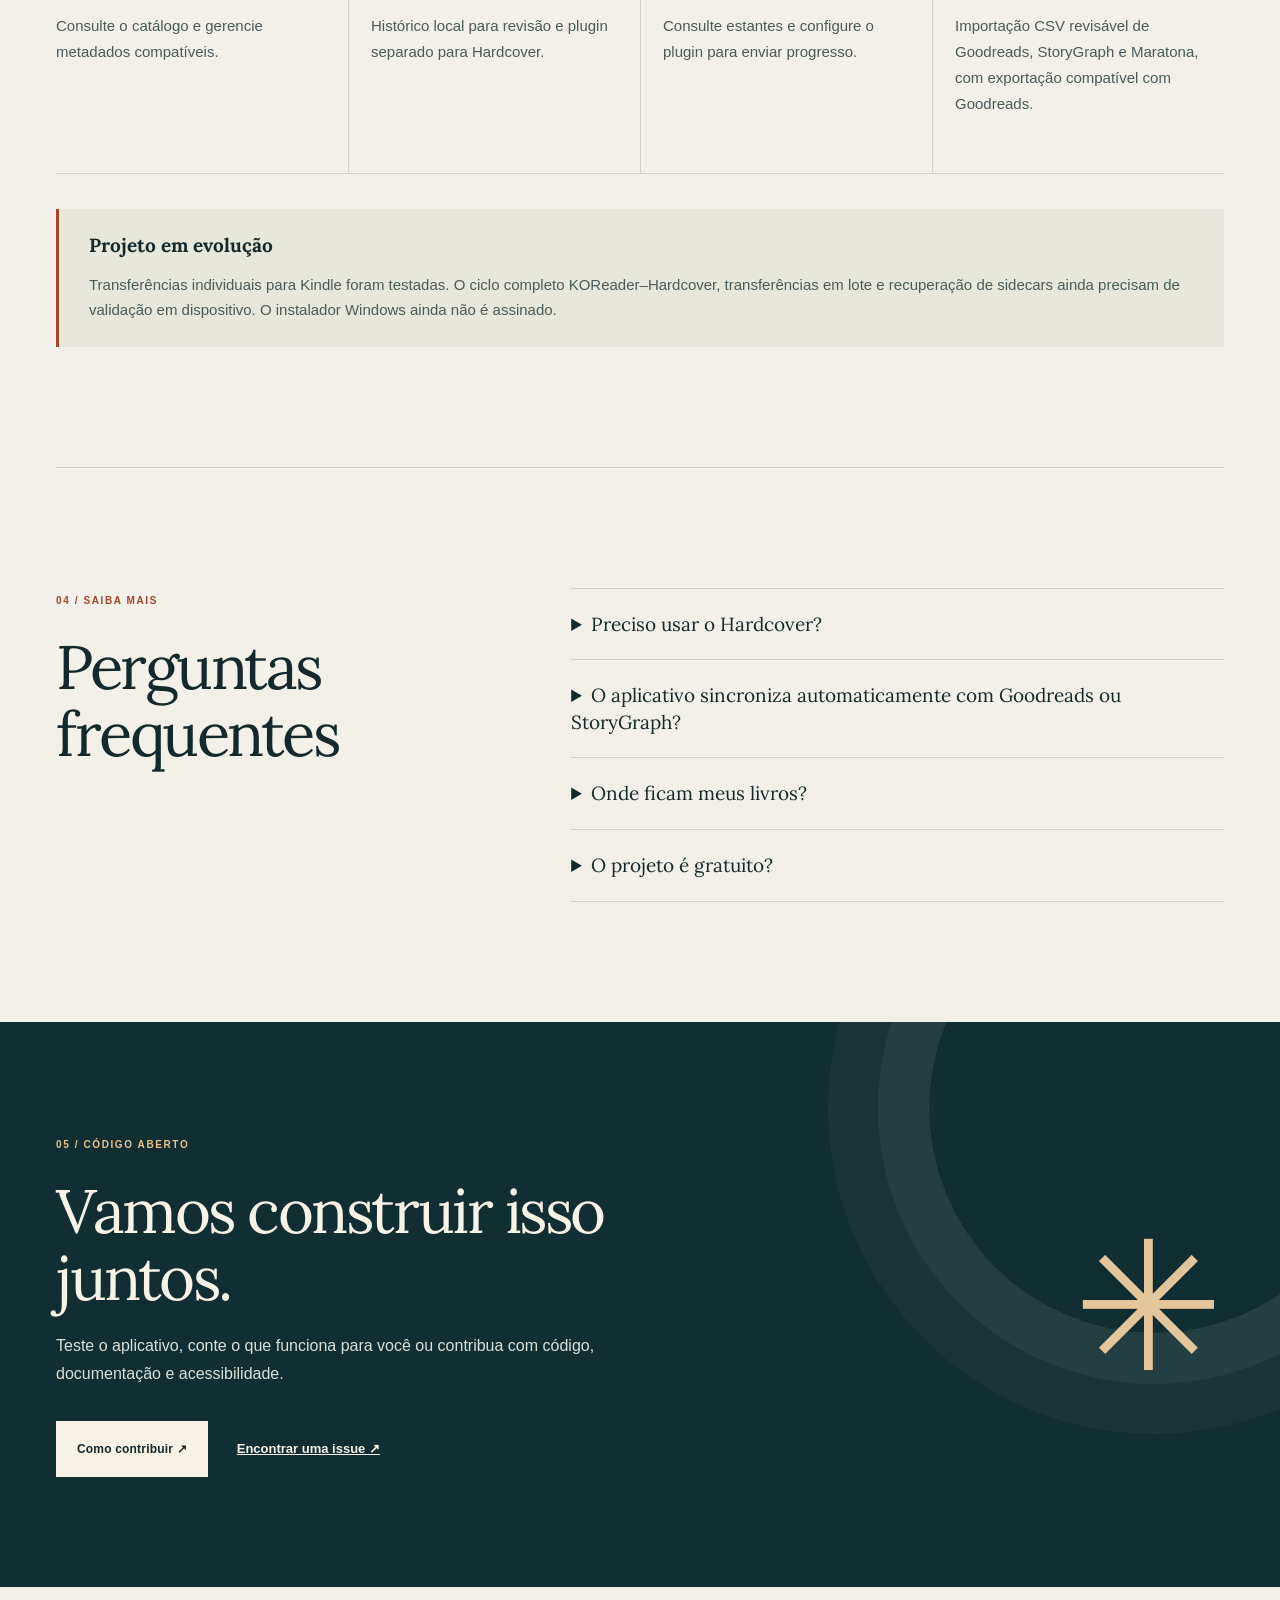
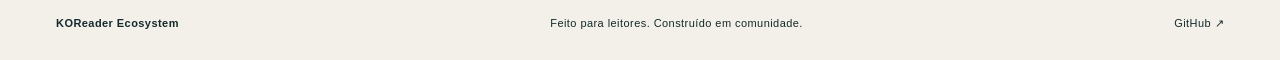
==== commit 1bd9be8b: "fix: improve contrast and image loading" ====
--- a/index.html
+++ b/index.html
@@ -1,8 +1,8 @@
 <!doctype html>
-<html lang="pt-BR"><head><meta charset="utf-8"><meta name="viewport" content="width=device-width, initial-scale=1"><meta name="color-scheme" content="light"><title>Sua biblioteca. Sua forma de ler. | KOReader Ecosystem</title><meta name="description" content="Um aplicativo open source para organizar sua biblioteca Calibre, enviar livros ao Kindle e aproximar o KOReader do Hardcover."><link rel="canonical" href="https://bellussi1.github.io/read-ecosystem/"><link rel="alternate" hreflang="pt-BR" href="https://bellussi1.github.io/read-ecosystem/"><link rel="alternate" hreflang="en" href="https://bellussi1.github.io/read-ecosystem/en/"><link rel="alternate" hreflang="x-default" href="https://bellussi1.github.io/read-ecosystem/en/"><meta property="og:type" content="website"><meta property="og:title" content="Sua biblioteca. Sua forma de ler. | KOReader Ecosystem"><meta property="og:description" content="Um aplicativo open source para organizar sua biblioteca Calibre, enviar livros ao Kindle e aproximar o KOReader do Hardcover."><meta property="og:url" content="https://bellussi1.github.io/read-ecosystem/"><meta property="og:image" content="https://bellussi1.github.io/read-ecosystem/assets/library-pt.png"><meta name="twitter:card" content="summary_large_image"><link rel="icon" href="./assets/icon.svg" type="image/svg+xml"><link rel="alternate icon" href="./assets/icon.ico"><link rel="stylesheet" href="./style.css"><script type="application/ld+json">{"@context": "https://schema.org", "@type": "SoftwareApplication", "name": "KOReader Ecosystem", "applicationCategory": "UtilitiesApplication", "operatingSystem": "Windows", "description": "Um aplicativo open source para organizar sua biblioteca Calibre, enviar livros ao Kindle e aproximar o KOReader do Hardcover.", "url": "https://bellussi1.github.io/read-ecosystem/", "offers": {"@type": "Offer", "price": "0", "priceCurrency": "USD"}}</script></head>
+<html lang="pt-BR"><head><meta charset="utf-8"><meta name="viewport" content="width=device-width, initial-scale=1"><meta name="color-scheme" content="light"><title>Sua biblioteca. Sua forma de ler. | KOReader Ecosystem</title><meta name="description" content="Um aplicativo open source para organizar sua biblioteca Calibre, enviar livros ao Kindle e aproximar o KOReader do Hardcover."><link rel="canonical" href="https://bellussi1.github.io/read-ecosystem/"><link rel="alternate" hreflang="pt-BR" href="https://bellussi1.github.io/read-ecosystem/"><link rel="alternate" hreflang="en" href="https://bellussi1.github.io/read-ecosystem/en/"><link rel="alternate" hreflang="x-default" href="https://bellussi1.github.io/read-ecosystem/en/"><meta property="og:type" content="website"><meta property="og:title" content="Sua biblioteca. Sua forma de ler. | KOReader Ecosystem"><meta property="og:description" content="Um aplicativo open source para organizar sua biblioteca Calibre, enviar livros ao Kindle e aproximar o KOReader do Hardcover."><meta property="og:url" content="https://bellussi1.github.io/read-ecosystem/"><meta property="og:image" content="https://bellussi1.github.io/read-ecosystem/assets/library-pt.png"><meta name="twitter:card" content="summary_large_image"><link rel="icon" href="./assets/icon.svg" type="image/svg+xml"><link rel="alternate icon" href="./assets/icon.ico"><link rel="preload" href="./assets/Lora.ttf" as="font" type="font/ttf" crossorigin><link rel="stylesheet" href="./style.css"><script type="application/ld+json">{"@context": "https://schema.org", "@type": "SoftwareApplication", "name": "KOReader Ecosystem", "applicationCategory": "UtilitiesApplication", "operatingSystem": "Windows", "description": "Um aplicativo open source para organizar sua biblioteca Calibre, enviar livros ao Kindle e aproximar o KOReader do Hardcover.", "url": "https://bellussi1.github.io/read-ecosystem/", "offers": {"@type": "Offer", "price": "0", "priceCurrency": "USD"}}</script></head>
 <body><a class="skip" href="#main">Pular para o conteúdo</a><header class="top"><div class="wrap nav"><a class="brand" href="./" aria-label="KOReader Ecosystem"><img src="./assets/icon.svg" alt="" width="40" height="40"><span>KOReader<br><b>Ecosystem</b></span></a><nav aria-label="Navegação principal"><a href="#how">Como funciona</a><a href="#integrations">Integrações</a><a href="#questions">Perguntas</a></nav><a class="lang" href="en/" hreflang="en" lang="en">English <span aria-hidden="true">↗</span></a></div></header>
 <main id="main"><section class="hero wrap"><div class="hero-copy"><div class="eyebrow"><span class="dot"></span>UM COMPANHEIRO PARA SUA VIDA DE LEITURA</div><h1>Sua biblioteca.<br><em>Sua forma de ler.</em></h1><p class="lead">Seus livros vivem em lugares diferentes. O KOReader Ecosystem ajuda a aproximar o Calibre, o Kindle e suas plataformas de leitura — com você no controle.</p><div class="actions"><a class="button primary" href="https://github.com/bellussi1/koreader-ecosystem/releases/latest">Baixar para Windows <span aria-hidden="true">↗</span></a><a class="button secondary" href="https://github.com/bellussi1/koreader-ecosystem">Ver no GitHub <span aria-hidden="true">↗</span></a></div><p class="note">Gratuito e open source · Windows x64 · Projeto em estágio inicial</p></div><div class="hero-art" aria-hidden="true"><div class="art-image"></div><div class="art-wash"></div><div class="art-top"><span>THE READING<br>ECOSYSTEM</span><span>VOL. 01<br>EST. FOR READERS</span></div><div class="art-bottom"><span class="art-quote">A world of books,<br><i>one place to begin.</i></span><span class="art-index">READ / CONNECT<br>01 — 04</span></div><span class="art-stamp">R<br>·<br>E</span></div></section>
 <div class="ribbon"><div class="wrap"><span>01 / LIVROS, LEITORES E PLATAFORMAS</span><span>CALIBRE &nbsp; / &nbsp; KOREADER &nbsp; / &nbsp; HARDCOVER</span></div></div><section id="how" class="wrap section"><div class="section-heading"><span class="section-number">01 / A PONTE</span><div><h2>Menos desencontros. Mais leitura.</h2><p>Uma ponte entre as ferramentas que você já usa, feita para deixar sua biblioteca mais fácil de cuidar.</p></div></div><div class="features"><article><span class="feature-icon"><svg viewBox="0 0 32 32" fill="none" aria-hidden="true"><path d="M5 6h8a3 3 0 0 1 3 3v18a3 3 0 0 0-3-3H5V6Zm22 0h-8a3 3 0 0 0-3 3v18a3 3 0 0 1 3-3h8V6Z" stroke="currentColor" stroke-width="1.5" stroke-linejoin="round"/><path d="M8 11h5m-5 4h5m6-4h5m-5 4h5" stroke="currentColor" stroke-width="1.3"/></svg></span><span class="feature-n">01 / 03</span><h3>Organize sua biblioteca</h3><p>Encontre livros do Calibre, edite metadados e revise alterações antes de aplicá-las.</p></article><article><span class="feature-icon"><svg viewBox="0 0 32 32" fill="none" aria-hidden="true"><rect x="7" y="3.5" width="18" height="25" rx="2" stroke="currentColor" stroke-width="1.5"/><path d="M11 8h10M11 12h7M11 16h9M15 24h2" stroke="currentColor" stroke-width="1.5" stroke-linecap="round"/></svg></span><span class="feature-n">02 / 03</span><h3>Leve livros ao Kindle</h3><p>Envie um ebook pelo USB com confirmação, backup anterior e tentativa de verificação da cópia.</p></article><article><span class="feature-icon"><svg viewBox="0 0 32 32" fill="none" aria-hidden="true"><circle cx="8" cy="16" r="3.5" stroke="currentColor" stroke-width="1.5"/><circle cx="24" cy="8" r="3.5" stroke="currentColor" stroke-width="1.5"/><circle cx="24" cy="24" r="3.5" stroke="currentColor" stroke-width="1.5"/><path d="m11 14 10-5m-10 9 10 5" stroke="currentColor" stroke-width="1.5"/></svg></span><span class="feature-n">03 / 03</span><h3>Aproxime suas leituras</h3><p>Consulte estantes do Hardcover e use o plugin KOReader para enviar progresso pela rede.</p></article></div></section>
-<section class="showcase"><div class="wrap showcase-grid"><div><span class="section-number">02 / EM DETALHE</span><h2>A BIBLIOTECA, COM MAIS CLAREZA</h2><p>Sua biblioteca Calibre em uma interface feita para encontrar, revisar e organizar.</p><span class="tiny">KO / LIBRARY VIEW</span></div><figure><div class="window-chrome" aria-hidden="true"><span>● &nbsp; ● &nbsp; ●</span><span>KO / LIBRARY</span></div><img src="./assets/library-pt.png" alt="Tela da biblioteca Calibre com livros fictícios, busca, filtros e opções de organização." width="1440" height="1200" loading="lazy"><figcaption>KOReader Ecosystem · Windows</figcaption></figure></div></section>
+<section class="showcase"><div class="wrap showcase-grid"><div><span class="section-number">02 / EM DETALHE</span><h2>A BIBLIOTECA, COM MAIS CLAREZA</h2><p>Sua biblioteca Calibre em uma interface feita para encontrar, revisar e organizar.</p><span class="tiny">KO / LIBRARY VIEW</span></div><figure><div class="window-chrome" aria-hidden="true"><span>● &nbsp; ● &nbsp; ●</span><span>KO / LIBRARY</span></div><img src="./assets/library-pt.webp" srcset="./assets/library-pt-small.webp 720w, ./assets/library-pt.webp 1440w" sizes="(max-width: 800px) calc(100vw - 60px), 800px" alt="Tela da biblioteca Calibre com livros fictícios, busca, filtros e opções de organização." width="1440" height="1200" loading="lazy"><figcaption>KOReader Ecosystem · Windows</figcaption></figure></div></section>
 <section id="integrations" class="wrap section"><div class="section-heading"><span class="section-number">03 / CONEXÕES</span><div><h2>Cada ferramenta tem seu lugar.</h2><p>Conecte o que já faz parte da sua leitura. Nosso objetivo é ampliar as possibilidades com transparência sobre o que cada serviço permite.</p></div></div><div class="integrations"><article><span>BIBLIOTECA</span><h3>Calibre</h3><p>Consulte o catálogo e gerencie metadados compatíveis.</p></article><article><span>LEITOR</span><h3>KOReader + Kindle</h3><p>Histórico local para revisão e plugin separado para Hardcover.</p></article><article><span>PLATAFORMA</span><h3>Hardcover</h3><p>Consulte estantes e configure o plugin para enviar progresso.</p></article><article><span>PORTABILIDADE</span><h3>CSV</h3><p>Importação CSV revisável de Goodreads, StoryGraph e Maratona, com exportação compatível com Goodreads.</p></article></div><aside class="honesty"><strong>Projeto em evolução</strong><p>Transferências individuais para Kindle foram testadas. O ciclo completo KOReader–Hardcover, transferências em lote e recuperação de sidecars ainda precisam de validação em dispositivo. O instalador Windows ainda não é assinado.</p></aside></section>
 <section id="questions" class="faq wrap section"><div><span class="section-number">04 / SAIBA MAIS</span><h2>Perguntas frequentes</h2></div><div><details><summary>Preciso usar o Hardcover?</summary><p>Não para consultar e organizar sua biblioteca Calibre. A conta é necessária apenas para os recursos que dependem do Hardcover.</p></details><details><summary>O aplicativo sincroniza automaticamente com Goodreads ou StoryGraph?</summary><p>Não. Atualmente há importação revisável por CSV; sincronização direta com esses serviços não está disponível.</p></details><details><summary>Onde ficam meus livros?</summary><p>Os arquivos continuam na sua biblioteca Calibre. O aplicativo acessa a biblioteca local e pode enviar um ebook ao Kindle conectado por USB.</p></details><details><summary>O projeto é gratuito?</summary><p>Sim. O KOReader Ecosystem é open source sob licença MIT.</p></details></div></section><section class="join"><div class="wrap join-inner"><div><span class="section-number">05 / CÓDIGO ABERTO</span><h2>Vamos construir isso juntos.</h2><p>Teste o aplicativo, conte o que funciona para você ou contribua com código, documentação e acessibilidade.</p><div class="actions"><a class="button light" href="https://github.com/bellussi1/koreader-ecosystem/blob/main/CONTRIBUTING.pt-BR.md">Como contribuir ↗</a><a class="text-link" href="https://github.com/bellussi1/koreader-ecosystem/issues">Encontrar uma issue ↗</a></div></div><span class="join-mark" aria-hidden="true">✳</span></div></section></main><footer><div class="wrap footer"><span>KOReader Ecosystem</span><span>Feito para leitores. Construído em comunidade.</span><a href="https://github.com/bellussi1/koreader-ecosystem">GitHub ↗</a></div></footer></body></html>
--- a/style.css
+++ b/style.css
@@ -3,10 +3,11 @@
 /* Editorial reading room — typography, composition, and motion. */
 @font-face{font-family:ReadingSerif;src:url('./assets/Lora.ttf') format('truetype');font-style:normal;font-weight:400 700;font-display:swap}
 :root{--paper:#f2f0e8;--ink:#15292d;--muted:#495a5a;--orange:#a9482a;--line:#cdd2cb;--dark:#0c222a;--ease-out:cubic-bezier(.23,1,.32,1)}
-body{background:var(--paper);font-family:ReadingSerif,Georgia,serif}.wrap{width:min(1280px,calc(100% - 112px))}.top{position:relative;background:var(--dark);color:#f9f5e8;border-bottom:1px solid #ffffff24;z-index:2}.nav{min-height:92px}.brand{gap:13px;font-size:15px;letter-spacing:-.02em}.brand img{width:42px;height:42px}.brand b{color:#d9cfaa}.nav nav a,.lang{font-size:12px;letter-spacing:.03em}.nav nav a{color:#eee9da}.nav nav a:hover,.lang:hover{color:#f5c58e}.lang{border-color:#ffffff32}.hero{width:100%;max-width:none;position:relative;min-height:min(740px,calc(100vh - 92px));display:grid;grid-template-columns:minmax(0,1fr) minmax(0,.93fr);gap:0;padding:0;background:#0c222a;color:#f8f4e7;overflow:hidden}.hero-copy{align-self:center;padding:80px max(40px,calc((100vw - 1280px)/2));padding-right:40px;position:relative;z-index:1}.eyebrow{color:#eac68d;font-size:10px;letter-spacing:.18em}.dot{background:#dda95e;width:7px;height:7px;box-shadow:0 0 0 5px #dda95e24}.hero h1{font-size:clamp(52px,6vw,86px);line-height:1.07;letter-spacing:-.055em;margin:34px 0 28px;max-width:760px}.hero h1 em{color:#e8c48e}.lead{color:#cbd4ce;font-family:'Trebuchet MS',sans-serif;font-size:17px;line-height:1.75;max-width:515px}.actions{gap:14px;margin-top:33px}.button{min-height:56px;padding:17px 21px;gap:38px;font-size:12px;letter-spacing:.015em;transition:transform 160ms var(--ease-out),background-color 160ms ease,color 160ms ease}.primary{background:#eac78e;color:#10252a}.secondary{color:#f7f3e7;border-color:#ffffff55}.secondary:hover{background:#ffffff12}.note{color:#bfcac4;line-height:1.5}.hero-art{width:100%;max-width:none;aspect-ratio:auto;min-height:650px;padding:38px;isolation:isolate;background:#162e32;color:#f6eee0;overflow:hidden}.art-image{position:absolute;inset:-8%;z-index:-2;background:#253c3c url('./assets/reading-hero.webp') center 46%/cover no-repeat}.art-wash{position:absolute;inset:0;z-index:-1;background:linear-gradient(180deg,#0a2229aa 0%,transparent 35%,#0b2228b8 100%),linear-gradient(90deg,#0c222a4d,transparent 30%)}.art-top,.art-bottom{position:relative;z-index:1;font-size:9px;letter-spacing:.17em;line-height:1.6}.art-top span:last-child{text-align:right}.art-bottom{align-items:end}.art-quote{font-family:ReadingSerif,Georgia,serif;font-size:clamp(19px,2vw,28px);letter-spacing:-.03em;font-weight:400}.art-quote i{color:#e8c48e}.art-index{text-align:right}.art-stamp{position:absolute;right:32px;top:42%;font:700 10px/1.1 'Trebuchet MS',sans-serif;color:#f8efd9;border:1px solid #f8efd9aa;border-radius:50%;width:47px;height:47px;display:grid;place-content:center;text-align:center;letter-spacing:.08em}.ribbon{background:#d5d8c7;color:#243b38}.ribbon .wrap{min-height:60px}.section{padding:120px 0}.section-heading{grid-template-columns:1fr 2.4fr;gap:40px;margin-bottom:68px}.section-number{color:#a0442b;font-size:10px;letter-spacing:.16em}.section-heading h2,.faq h2,.join h2{font-family:ReadingSerif,Georgia,serif;font-size:clamp(40px,4.8vw,66px);line-height:1.1;max-width:780px}.section-heading p,.showcase p,.join p{font:16px/1.75 'Trebuchet MS',sans-serif}.features{gap:0}.features article{padding:32px 35px 22px 0}.features article+article{padding-left:35px}.feature-icon{display:inline-grid;place-items:center;width:62px;height:62px;border:1px solid #b8c4bc;border-radius:50%;color:#a0442b;margin-bottom:36px}.feature-icon svg{width:29px;height:29px}.feature-n{display:block;color:#6c7f77;font-size:10px;letter-spacing:.15em}.features h3,.integrations h3{font-size:26px;line-height:1.25}.features p,.integrations p,.faq details p{font:15px/1.75 'Trebuchet MS',sans-serif;color:var(--muted)}.showcase{background:#dcded2;padding:116px 0;overflow:hidden}.showcase-grid{grid-template-columns:.75fr 1.6fr;gap:80px}.showcase h2{font-size:clamp(34px,4vw,55px);line-height:1.12;text-transform:none}.showcase figure{background:#112a30;padding:13px 13px 0;box-shadow:0 32px 65px #142e2d30;transform:rotate(-1.2deg)}.showcase figure img{box-shadow:none}.window-chrome{display:flex;justify-content:space-between;padding:3px 2px 14px;color:#c1cabe;font:9px 'Trebuchet MS',sans-serif;letter-spacing:.12em}.showcase figcaption{color:#d3d9cf;margin:0;padding:14px 0}.integrations article>span{color:#99432c}.integrations article{padding-top:32px;padding-bottom:40px}.integrations h3{margin-top:26px}.honesty{background:#e8e7db;border-left:3px solid #a7462b;padding:24px 30px;max-width:none}.honesty strong{font-size:19px}.honesty p{font:15px/1.7 'Trebuchet MS',sans-serif;margin-bottom:0}.faq{gap:80px}.faq summary{padding-right:20px}.join{position:relative;overflow:hidden;padding:110px 0;background:#112e32}.join:before{content:'';position:absolute;width:450px;height:450px;border:1px solid #c2d1b826;border-radius:50%;right:-100px;top:-140px;box-shadow:0 0 0 50px #c2d1b810,0 0 0 100px #c2d1b80b}.join .section-number{color:#e8c48e}.join p{color:#dae2d7}.join-mark{position:relative;font-size:180px;color:#e4c69b;font-weight:400}.footer{font-size:11px;letter-spacing:.04em}.footer>span:first-child{font-weight:700}.skip:focus{color:#10252a}
+body{background:var(--paper);font-family:ReadingSerif,Georgia,serif}.wrap{width:min(1280px,calc(100% - 112px))}.top{position:relative;background:var(--dark);color:#f9f5e8;border-bottom:1px solid #ffffff24;z-index:2}.nav{min-height:92px}.brand{gap:13px;font-size:15px;letter-spacing:-.02em}.brand img{width:42px;height:42px}.brand b{color:#d9cfaa}.nav nav a,.lang{font-size:12px;letter-spacing:.03em}.nav nav a{color:#eee9da}.nav nav a:hover,.lang:hover{color:#f5c58e}.lang{border-color:#ffffff32}.hero{width:100%;max-width:none;position:relative;min-height:min(740px,calc(100vh - 92px));display:grid;grid-template-columns:minmax(0,1fr) minmax(0,.93fr);gap:0;padding:0;background:#0c222a;color:#f8f4e7;overflow:hidden}.hero-copy{align-self:center;padding:80px max(40px,calc((100vw - 1280px)/2));padding-right:40px;position:relative;z-index:1}.eyebrow{color:#eac68d;font-size:10px;letter-spacing:.18em}.dot{background:#dda95e;width:7px;height:7px;box-shadow:0 0 0 5px #dda95e24}.hero h1{font-size:clamp(52px,6vw,86px);line-height:1.07;letter-spacing:-.055em;margin:34px 0 28px;max-width:760px}.hero h1 em{color:#e8c48e}.lead{color:#cbd4ce;font-family:'Trebuchet MS',sans-serif;font-size:17px;line-height:1.75;max-width:515px}.actions{gap:14px;margin-top:33px}.button{min-height:56px;padding:17px 21px;gap:38px;font-size:12px;letter-spacing:.015em;transition:transform 160ms var(--ease-out),background-color 160ms ease,color 160ms ease}.primary{background:#eac78e;color:#10252a}.secondary{color:#f7f3e7;border-color:#ffffff55}.secondary:hover{background:#ffffff12}.note{color:#bfcac4;line-height:1.5}.hero-art{width:100%;max-width:none;aspect-ratio:auto;min-height:650px;padding:38px;isolation:isolate;background:#162e32;color:#f6eee0;overflow:hidden}.art-image{position:absolute;inset:-8%;z-index:-2;background:#253c3c url('./assets/reading-hero.webp') center 46%/cover no-repeat}.art-wash{position:absolute;inset:0;z-index:-1;background:linear-gradient(180deg,#0a2229aa 0%,transparent 35%,#0b2228b8 100%),linear-gradient(90deg,#0c222a4d,transparent 30%)}.art-top,.art-bottom{position:relative;z-index:1;font-size:9px;letter-spacing:.17em;line-height:1.6}.art-top span:last-child{text-align:right}.art-bottom{align-items:end}.art-quote{font-family:ReadingSerif,Georgia,serif;font-size:clamp(19px,2vw,28px);letter-spacing:-.03em;font-weight:400}.art-quote i{color:#e8c48e}.art-index{text-align:right}.art-stamp{position:absolute;right:32px;top:42%;font:700 10px/1.1 'Trebuchet MS',sans-serif;color:#f8efd9;border:1px solid #f8efd9aa;border-radius:50%;width:47px;height:47px;display:grid;place-content:center;text-align:center;letter-spacing:.08em}.ribbon{background:#d5d8c7;color:#243b38}.ribbon .wrap{min-height:60px}.section{padding:120px 0}.section-heading{grid-template-columns:1fr 2.4fr;gap:40px;margin-bottom:68px}.section-number{color:#a0442b;font-size:10px;letter-spacing:.16em}.section-heading h2,.faq h2,.join h2{font-family:ReadingSerif,Georgia,serif;font-size:clamp(40px,4.8vw,66px);line-height:1.1;max-width:780px}.section-heading p,.showcase p,.join p{font:16px/1.75 'Trebuchet MS',sans-serif}.features{gap:0}.features article{padding:32px 35px 22px 0}.features article+article{padding-left:35px}.feature-icon{display:inline-grid;place-items:center;width:62px;height:62px;border:1px solid #b8c4bc;border-radius:50%;color:#a0442b;margin-bottom:36px}.feature-icon svg{width:29px;height:29px}.feature-n{display:block;color:#52685f;font-size:10px;letter-spacing:.15em}.features h3,.integrations h3{font-size:26px;line-height:1.25}.features p,.integrations p,.faq details p{font:15px/1.75 'Trebuchet MS',sans-serif;color:var(--muted)}.showcase{background:#dcded2;padding:116px 0;overflow:hidden}.showcase-grid{grid-template-columns:.75fr 1.6fr;gap:80px}.showcase h2{font-size:clamp(34px,4vw,55px);line-height:1.12;text-transform:none}.showcase figure{background:#112a30;padding:13px 13px 0;box-shadow:0 32px 65px #142e2d30;transform:rotate(-1.2deg)}.showcase figure img{box-shadow:none}.window-chrome{display:flex;justify-content:space-between;padding:3px 2px 14px;color:#c1cabe;font:9px 'Trebuchet MS',sans-serif;letter-spacing:.12em}.showcase figcaption{color:#d3d9cf;margin:0;padding:14px 0}.integrations article>span{color:#99432c}.integrations article{padding-top:32px;padding-bottom:40px}.integrations h3{margin-top:26px}.honesty{background:#e8e7db;border-left:3px solid #a7462b;padding:24px 30px;max-width:none}.honesty strong{font-size:19px}.honesty p{font:15px/1.7 'Trebuchet MS',sans-serif;margin-bottom:0}.faq{gap:80px}.faq summary{padding-right:20px}.join{position:relative;overflow:hidden;padding:110px 0;background:#112e32}.join:before{content:'';position:absolute;width:450px;height:450px;border:1px solid #c2d1b826;border-radius:50%;right:-100px;top:-140px;box-shadow:0 0 0 50px #c2d1b810,0 0 0 100px #c2d1b80b}.join .section-number{color:#e8c48e}.join p{color:#dae2d7}.join-mark{position:relative;font-size:180px;color:#e4c69b;font-weight:400}.footer{font-size:11px;letter-spacing:.04em}.footer>span:first-child{font-weight:700}.skip:focus{color:#10252a}
 @media(hover:hover) and (pointer:fine){.button:hover{transform:translateY(-3px);filter:none}.primary:hover{background:#f4dba8}.light:hover{background:#fff}.features article:hover .feature-icon{transform:rotate(-9deg);background:#e4e6db}.feature-icon{transition:transform 220ms var(--ease-out),background-color 220ms ease}}
 @supports ((animation-timeline:view()) and (animation-range:entry 0% exit 100%)){@media(prefers-reduced-motion:no-preference){.art-image{animation:hero-drift linear both;animation-timeline:view();animation-range:entry 0% exit 100%}.showcase figure{animation:showcase-drift linear both;animation-timeline:view();animation-range:entry 0% exit 100%}}}
 @keyframes hero-drift{from{transform:translateY(-4%)}to{transform:translateY(4%)}}@keyframes showcase-drift{from{transform:translateY(18px) rotate(-1.2deg)}to{transform:translateY(-18px) rotate(-1.2deg)}}
 @media(max-width:800px){.wrap{width:calc(100% - 40px)}.nav{min-height:76px}.hero{width:100%;grid-template-columns:1fr}.hero-copy{padding:70px 25px 56px}.hero h1{font-size:clamp(49px,10vw,74px)}.hero-art{width:100%;min-height:450px;max-width:none;padding:28px}.section{padding:76px 0}.section-heading{grid-template-columns:1fr;gap:18px;margin-bottom:36px}.features article+article{padding-left:0}.feature-icon{margin-bottom:18px}.showcase{padding:76px 0}.showcase-grid{grid-template-columns:1fr;gap:35px}.faq{grid-template-columns:1fr;gap:26px}.join{padding:76px 0}.join-mark{font-size:95px}}
 @media(max-width:430px){.hero-copy{padding-left:20px;padding-right:20px}.hero h1{font-size:49px}.hero-art{min-height:390px}.art-quote{font-size:19px}.hero .button{width:100%}.section{padding:65px 0}.join-mark{display:none}}
 @media(prefers-reduced-motion:reduce){html{scroll-behavior:auto}.art-image,.showcase figure{animation:none!important;transform:none!important}.button,.feature-icon{transition:none!important}}
+@media(max-width:800px){.nav{flex-wrap:wrap;padding-top:14px;row-gap:12px}.nav nav{display:flex;order:3;flex:1 0 100%;margin:0;gap:24px;overflow-x:auto;padding:0 0 15px}.nav nav a{white-space:nowrap}.lang{margin-left:auto}}
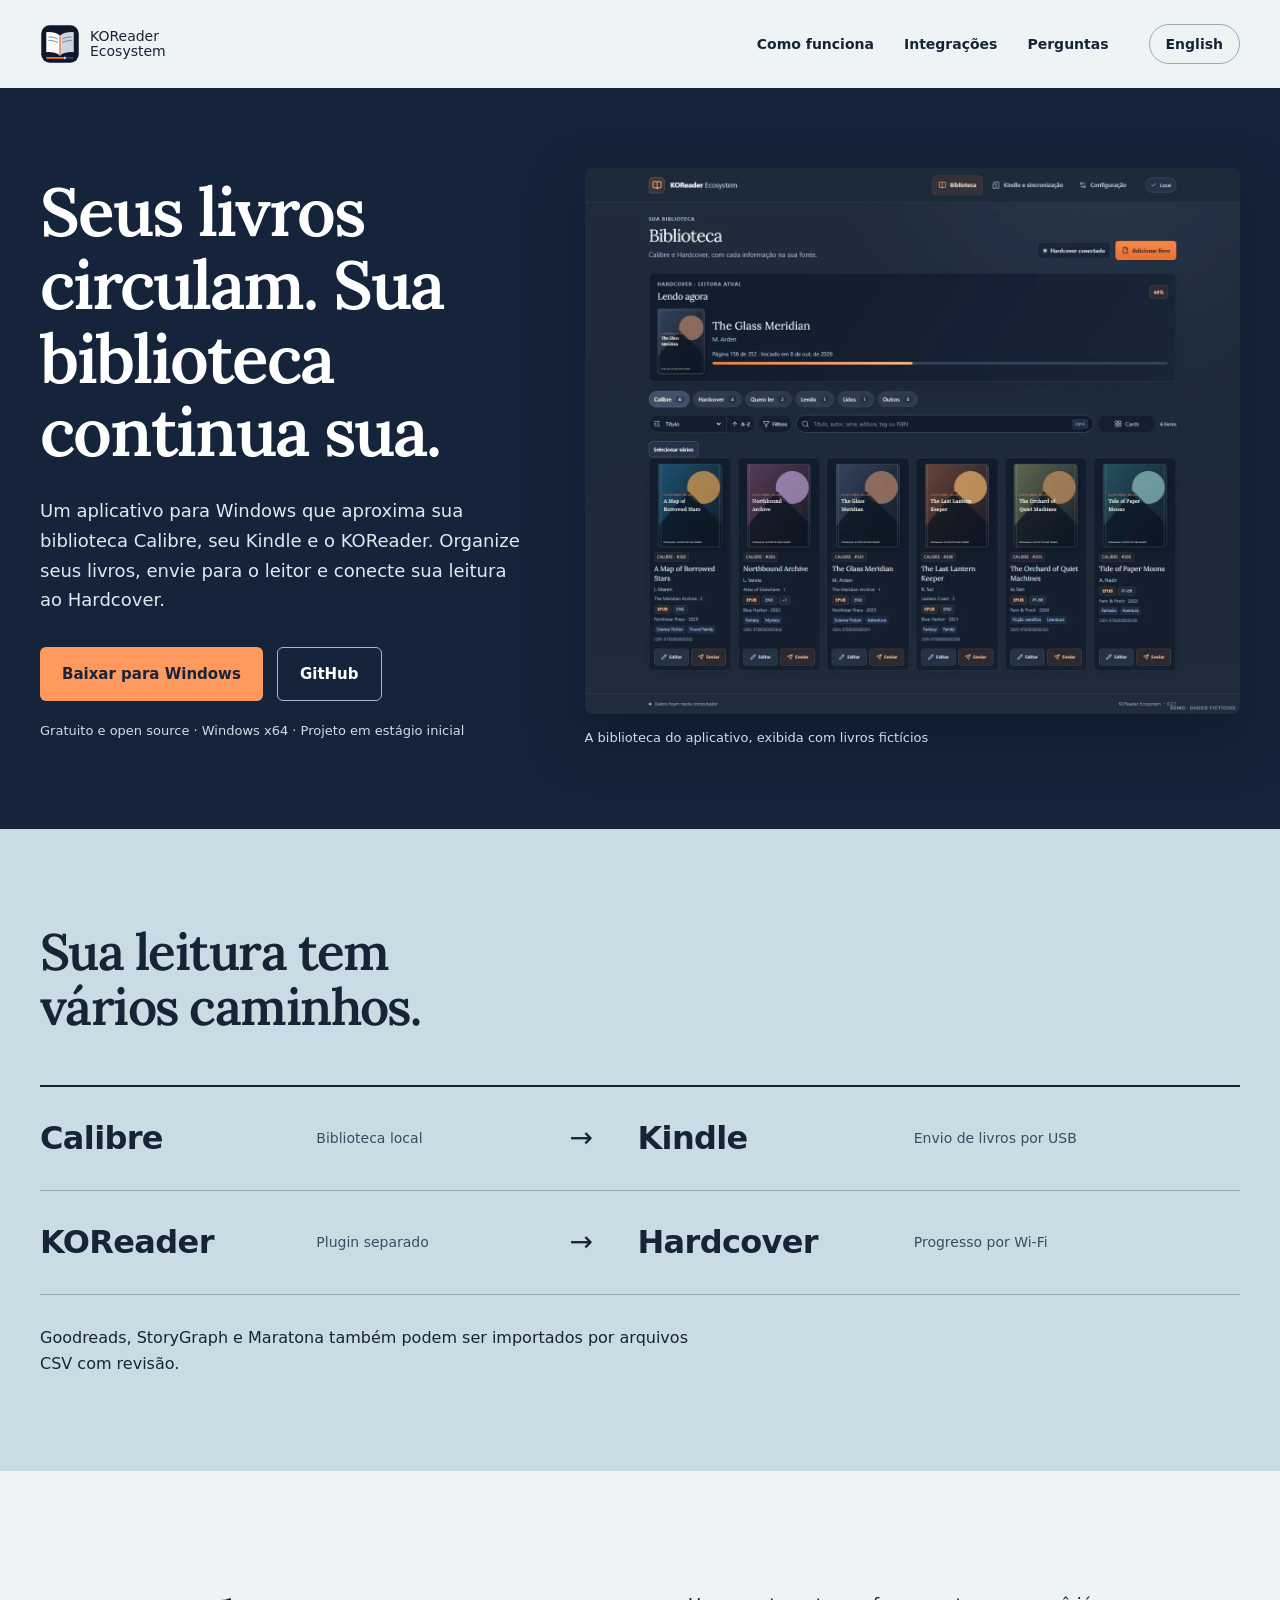
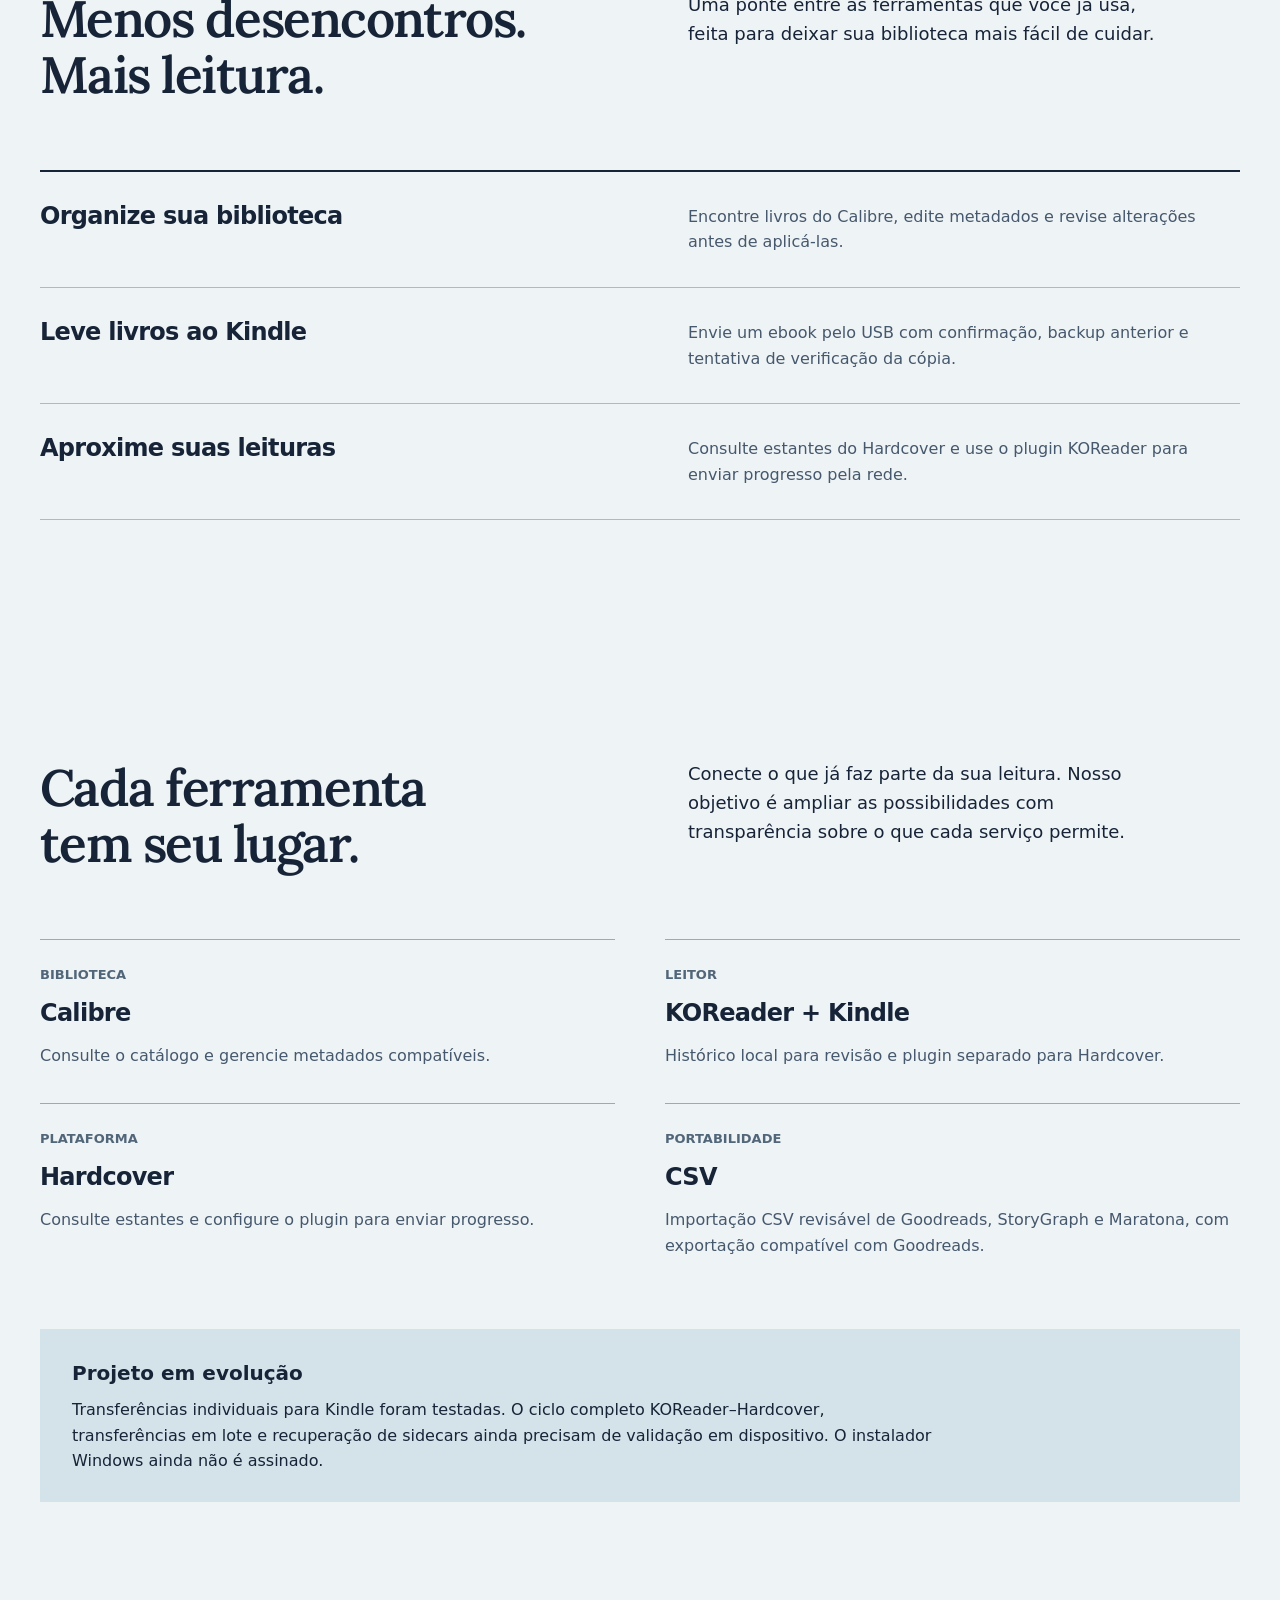
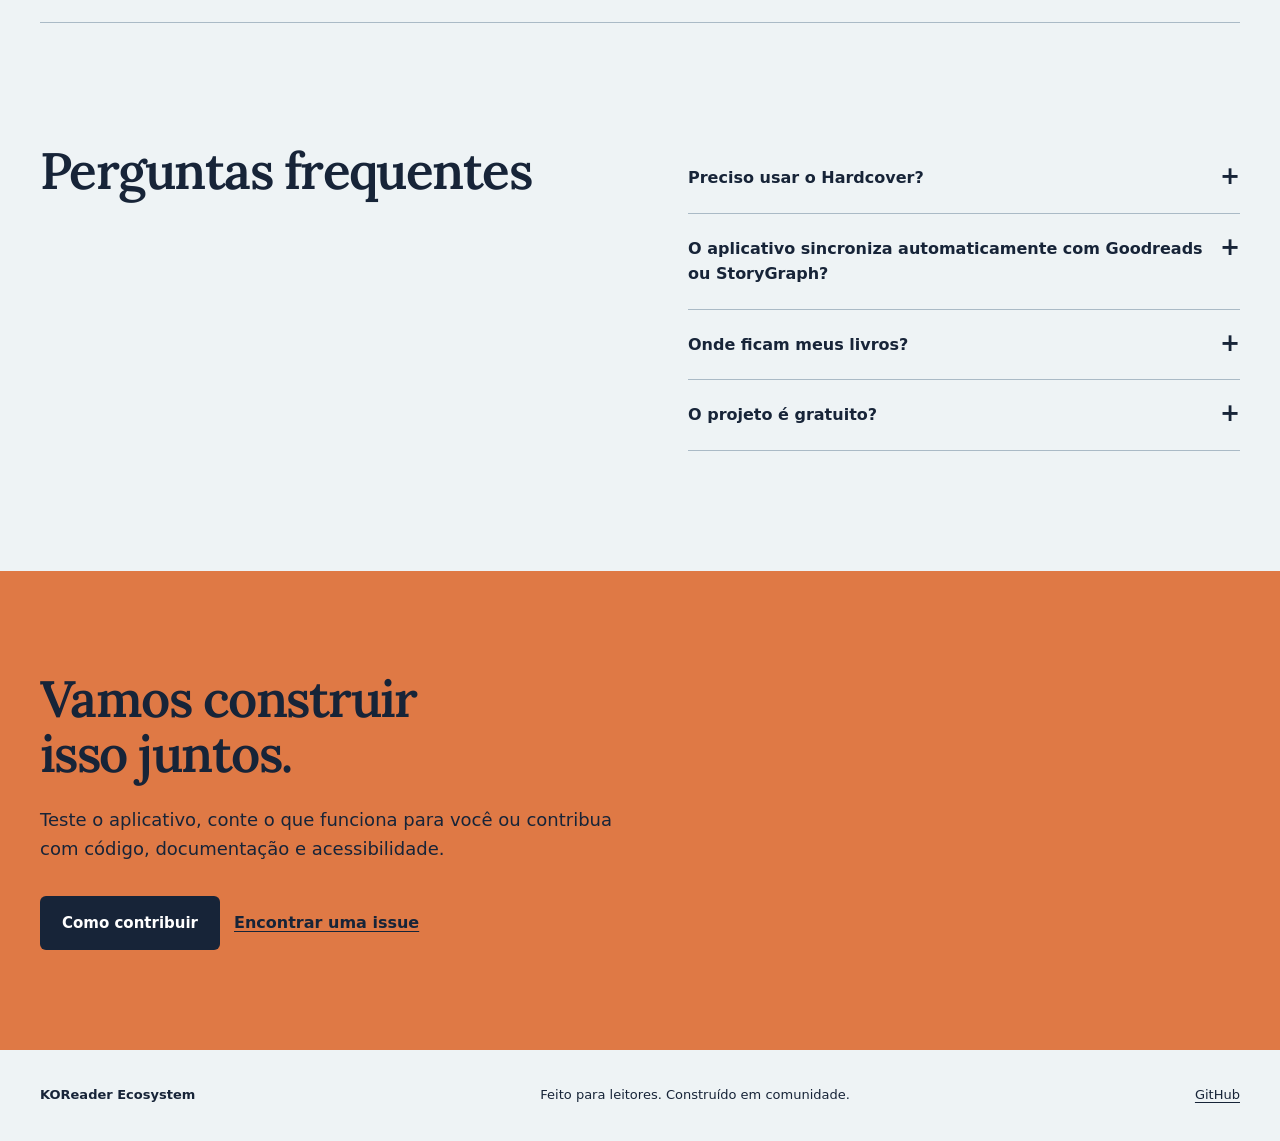
==== commit b6a851bc: "Redesign site around reading connections" ====
--- a/index.html
+++ b/index.html
@@ -1,8 +1,8 @@
 <!doctype html>
-<html lang="pt-BR"><head><meta charset="utf-8"><meta name="viewport" content="width=device-width, initial-scale=1"><meta name="color-scheme" content="light"><title>Sua biblioteca. Sua forma de ler. | KOReader Ecosystem</title><meta name="description" content="Um aplicativo open source para organizar sua biblioteca Calibre, enviar livros ao Kindle e aproximar o KOReader do Hardcover."><link rel="canonical" href="https://bellussi1.github.io/read-ecosystem/"><link rel="alternate" hreflang="pt-BR" href="https://bellussi1.github.io/read-ecosystem/"><link rel="alternate" hreflang="en" href="https://bellussi1.github.io/read-ecosystem/en/"><link rel="alternate" hreflang="x-default" href="https://bellussi1.github.io/read-ecosystem/en/"><meta property="og:type" content="website"><meta property="og:title" content="Sua biblioteca. Sua forma de ler. | KOReader Ecosystem"><meta property="og:description" content="Um aplicativo open source para organizar sua biblioteca Calibre, enviar livros ao Kindle e aproximar o KOReader do Hardcover."><meta property="og:url" content="https://bellussi1.github.io/read-ecosystem/"><meta property="og:image" content="https://bellussi1.github.io/read-ecosystem/assets/library-pt.png"><meta name="twitter:card" content="summary_large_image"><link rel="icon" href="./assets/icon.svg" type="image/svg+xml"><link rel="alternate icon" href="./assets/icon.ico"><link rel="preload" href="./assets/Lora.ttf" as="font" type="font/ttf" crossorigin><link rel="stylesheet" href="./style.css"><script type="application/ld+json">{"@context": "https://schema.org", "@type": "SoftwareApplication", "name": "KOReader Ecosystem", "applicationCategory": "UtilitiesApplication", "operatingSystem": "Windows", "description": "Um aplicativo open source para organizar sua biblioteca Calibre, enviar livros ao Kindle e aproximar o KOReader do Hardcover.", "url": "https://bellussi1.github.io/read-ecosystem/", "offers": {"@type": "Offer", "price": "0", "priceCurrency": "USD"}}</script></head>
-<body><a class="skip" href="#main">Pular para o conteúdo</a><header class="top"><div class="wrap nav"><a class="brand" href="./" aria-label="KOReader Ecosystem"><img src="./assets/icon.svg" alt="" width="40" height="40"><span>KOReader<br><b>Ecosystem</b></span></a><nav aria-label="Navegação principal"><a href="#how">Como funciona</a><a href="#integrations">Integrações</a><a href="#questions">Perguntas</a></nav><a class="lang" href="en/" hreflang="en" lang="en">English <span aria-hidden="true">↗</span></a></div></header>
-<main id="main"><section class="hero wrap"><div class="hero-copy"><div class="eyebrow"><span class="dot"></span>UM COMPANHEIRO PARA SUA VIDA DE LEITURA</div><h1>Sua biblioteca.<br><em>Sua forma de ler.</em></h1><p class="lead">Seus livros vivem em lugares diferentes. O KOReader Ecosystem ajuda a aproximar o Calibre, o Kindle e suas plataformas de leitura — com você no controle.</p><div class="actions"><a class="button primary" href="https://github.com/bellussi1/koreader-ecosystem/releases/latest">Baixar para Windows <span aria-hidden="true">↗</span></a><a class="button secondary" href="https://github.com/bellussi1/koreader-ecosystem">Ver no GitHub <span aria-hidden="true">↗</span></a></div><p class="note">Gratuito e open source · Windows x64 · Projeto em estágio inicial</p></div><div class="hero-art" aria-hidden="true"><div class="art-image"></div><div class="art-wash"></div><div class="art-top"><span>THE READING<br>ECOSYSTEM</span><span>VOL. 01<br>EST. FOR READERS</span></div><div class="art-bottom"><span class="art-quote">A world of books,<br><i>one place to begin.</i></span><span class="art-index">READ / CONNECT<br>01 — 04</span></div><span class="art-stamp">R<br>·<br>E</span></div></section>
-<div class="ribbon"><div class="wrap"><span>01 / LIVROS, LEITORES E PLATAFORMAS</span><span>CALIBRE &nbsp; / &nbsp; KOREADER &nbsp; / &nbsp; HARDCOVER</span></div></div><section id="how" class="wrap section"><div class="section-heading"><span class="section-number">01 / A PONTE</span><div><h2>Menos desencontros. Mais leitura.</h2><p>Uma ponte entre as ferramentas que você já usa, feita para deixar sua biblioteca mais fácil de cuidar.</p></div></div><div class="features"><article><span class="feature-icon"><svg viewBox="0 0 32 32" fill="none" aria-hidden="true"><path d="M5 6h8a3 3 0 0 1 3 3v18a3 3 0 0 0-3-3H5V6Zm22 0h-8a3 3 0 0 0-3 3v18a3 3 0 0 1 3-3h8V6Z" stroke="currentColor" stroke-width="1.5" stroke-linejoin="round"/><path d="M8 11h5m-5 4h5m6-4h5m-5 4h5" stroke="currentColor" stroke-width="1.3"/></svg></span><span class="feature-n">01 / 03</span><h3>Organize sua biblioteca</h3><p>Encontre livros do Calibre, edite metadados e revise alterações antes de aplicá-las.</p></article><article><span class="feature-icon"><svg viewBox="0 0 32 32" fill="none" aria-hidden="true"><rect x="7" y="3.5" width="18" height="25" rx="2" stroke="currentColor" stroke-width="1.5"/><path d="M11 8h10M11 12h7M11 16h9M15 24h2" stroke="currentColor" stroke-width="1.5" stroke-linecap="round"/></svg></span><span class="feature-n">02 / 03</span><h3>Leve livros ao Kindle</h3><p>Envie um ebook pelo USB com confirmação, backup anterior e tentativa de verificação da cópia.</p></article><article><span class="feature-icon"><svg viewBox="0 0 32 32" fill="none" aria-hidden="true"><circle cx="8" cy="16" r="3.5" stroke="currentColor" stroke-width="1.5"/><circle cx="24" cy="8" r="3.5" stroke="currentColor" stroke-width="1.5"/><circle cx="24" cy="24" r="3.5" stroke="currentColor" stroke-width="1.5"/><path d="m11 14 10-5m-10 9 10 5" stroke="currentColor" stroke-width="1.5"/></svg></span><span class="feature-n">03 / 03</span><h3>Aproxime suas leituras</h3><p>Consulte estantes do Hardcover e use o plugin KOReader para enviar progresso pela rede.</p></article></div></section>
-<section class="showcase"><div class="wrap showcase-grid"><div><span class="section-number">02 / EM DETALHE</span><h2>A BIBLIOTECA, COM MAIS CLAREZA</h2><p>Sua biblioteca Calibre em uma interface feita para encontrar, revisar e organizar.</p><span class="tiny">KO / LIBRARY VIEW</span></div><figure><div class="window-chrome" aria-hidden="true"><span>● &nbsp; ● &nbsp; ●</span><span>KO / LIBRARY</span></div><img src="./assets/library-pt.webp" srcset="./assets/library-pt-small.webp 720w, ./assets/library-pt.webp 1440w" sizes="(max-width: 800px) calc(100vw - 60px), 800px" alt="Tela da biblioteca Calibre com livros fictícios, busca, filtros e opções de organização." width="1440" height="1200" loading="lazy"><figcaption>KOReader Ecosystem · Windows</figcaption></figure></div></section>
-<section id="integrations" class="wrap section"><div class="section-heading"><span class="section-number">03 / CONEXÕES</span><div><h2>Cada ferramenta tem seu lugar.</h2><p>Conecte o que já faz parte da sua leitura. Nosso objetivo é ampliar as possibilidades com transparência sobre o que cada serviço permite.</p></div></div><div class="integrations"><article><span>BIBLIOTECA</span><h3>Calibre</h3><p>Consulte o catálogo e gerencie metadados compatíveis.</p></article><article><span>LEITOR</span><h3>KOReader + Kindle</h3><p>Histórico local para revisão e plugin separado para Hardcover.</p></article><article><span>PLATAFORMA</span><h3>Hardcover</h3><p>Consulte estantes e configure o plugin para enviar progresso.</p></article><article><span>PORTABILIDADE</span><h3>CSV</h3><p>Importação CSV revisável de Goodreads, StoryGraph e Maratona, com exportação compatível com Goodreads.</p></article></div><aside class="honesty"><strong>Projeto em evolução</strong><p>Transferências individuais para Kindle foram testadas. O ciclo completo KOReader–Hardcover, transferências em lote e recuperação de sidecars ainda precisam de validação em dispositivo. O instalador Windows ainda não é assinado.</p></aside></section>
-<section id="questions" class="faq wrap section"><div><span class="section-number">04 / SAIBA MAIS</span><h2>Perguntas frequentes</h2></div><div><details><summary>Preciso usar o Hardcover?</summary><p>Não para consultar e organizar sua biblioteca Calibre. A conta é necessária apenas para os recursos que dependem do Hardcover.</p></details><details><summary>O aplicativo sincroniza automaticamente com Goodreads ou StoryGraph?</summary><p>Não. Atualmente há importação revisável por CSV; sincronização direta com esses serviços não está disponível.</p></details><details><summary>Onde ficam meus livros?</summary><p>Os arquivos continuam na sua biblioteca Calibre. O aplicativo acessa a biblioteca local e pode enviar um ebook ao Kindle conectado por USB.</p></details><details><summary>O projeto é gratuito?</summary><p>Sim. O KOReader Ecosystem é open source sob licença MIT.</p></details></div></section><section class="join"><div class="wrap join-inner"><div><span class="section-number">05 / CÓDIGO ABERTO</span><h2>Vamos construir isso juntos.</h2><p>Teste o aplicativo, conte o que funciona para você ou contribua com código, documentação e acessibilidade.</p><div class="actions"><a class="button light" href="https://github.com/bellussi1/koreader-ecosystem/blob/main/CONTRIBUTING.pt-BR.md">Como contribuir ↗</a><a class="text-link" href="https://github.com/bellussi1/koreader-ecosystem/issues">Encontrar uma issue ↗</a></div></div><span class="join-mark" aria-hidden="true">✳</span></div></section></main><footer><div class="wrap footer"><span>KOReader Ecosystem</span><span>Feito para leitores. Construído em comunidade.</span><a href="https://github.com/bellussi1/koreader-ecosystem">GitHub ↗</a></div></footer></body></html>+<html lang="pt-BR"><head><meta charset="utf-8"><meta name="viewport" content="width=device-width, initial-scale=1"><meta name="color-scheme" content="light"><title>Sua biblioteca. Sua forma de ler. | KOReader Ecosystem</title><meta name="description" content="Um aplicativo open source para organizar sua biblioteca Calibre, enviar livros ao Kindle e aproximar o KOReader do Hardcover."><link rel="canonical" href="https://bellussi1.github.io/read-ecosystem/"><link rel="alternate" hreflang="pt-BR" href="https://bellussi1.github.io/read-ecosystem/"><link rel="alternate" hreflang="en" href="https://bellussi1.github.io/read-ecosystem/en/"><link rel="alternate" hreflang="x-default" href="https://bellussi1.github.io/read-ecosystem/en/"><meta property="og:type" content="website"><meta property="og:title" content="Sua biblioteca. Sua forma de ler. | KOReader Ecosystem"><meta property="og:description" content="Um aplicativo open source para organizar sua biblioteca Calibre, enviar livros ao Kindle e aproximar o KOReader do Hardcover."><meta property="og:url" content="https://bellussi1.github.io/read-ecosystem/"><meta property="og:image" content="https://bellussi1.github.io/read-ecosystem/assets/library-pt.png"><meta name="twitter:card" content="summary_large_image"><link rel="icon" href="./assets/icon.svg" type="image/svg+xml"><link rel="alternate icon" href="./assets/icon.ico"><link rel="stylesheet" href="./style.css"><script type="application/ld+json">{"@context": "https://schema.org", "@type": "SoftwareApplication", "name": "KOReader Ecosystem", "applicationCategory": "UtilitiesApplication", "operatingSystem": "Windows", "description": "Um aplicativo open source para organizar sua biblioteca Calibre, enviar livros ao Kindle e aproximar o KOReader do Hardcover.", "url": "https://bellussi1.github.io/read-ecosystem/", "offers": {"@type": "Offer", "price": "0", "priceCurrency": "USD"}}</script></head>
+<body><a class="skip" href="#main">Pular para o conteúdo</a><header class="top"><div class="wrap nav"><a class="brand" href="./" aria-label="KOReader Ecosystem"><img src="./assets/icon.svg" alt="" width="40" height="40"><span>KOReader<br><b>Ecosystem</b></span></a><nav aria-label="Navegação principal"><a href="#how">Como funciona</a><a href="#integrations">Integrações</a><a href="#questions">Perguntas</a></nav><a class="lang" href="en/" hreflang="en" lang="en">English <span aria-hidden="true"></span></a></div></header>
+<main id="main"><section class="hero"><div class="wrap hero-inner"><div class="hero-copy"><h1>Seus livros circulam. Sua biblioteca continua sua.</h1><p class="lead">Um aplicativo para Windows que aproxima sua biblioteca Calibre, seu Kindle e o KOReader. Organize seus livros, envie para o leitor e conecte sua leitura ao Hardcover.</p><div class="actions"><a class="button primary" href="https://github.com/bellussi1/koreader-ecosystem/releases/latest">Baixar para Windows</a><a class="button secondary" href="https://github.com/bellussi1/koreader-ecosystem">GitHub</a></div><p class="note">Gratuito e open source · Windows x64 · Projeto em estágio inicial</p></div><figure class="hero-product"><img src="./assets/library-pt.webp" alt="Tela da biblioteca do KOReader Ecosystem com livros fictícios, busca e filtros." width="1440" height="1200" fetchpriority="high"><figcaption>A biblioteca do aplicativo, exibida com livros fictícios</figcaption></figure></div></section>
+<section class="flow" aria-labelledby="flow-title"><div class="wrap"><h2 id="flow-title">Sua leitura tem vários caminhos.</h2><div class="flow-lines"><p><strong>Calibre</strong><span>Biblioteca local</span><b aria-hidden="true">→</b><strong>Kindle</strong><span>Envio de livros por USB</span></p><p><strong>KOReader</strong><span>Plugin separado</span><b aria-hidden="true">→</b><strong>Hardcover</strong><span>Progresso por Wi-Fi</span></p></div><p class="flow-note">Goodreads, StoryGraph e Maratona também podem ser importados por arquivos CSV com revisão.</p></div></section><section id="how" class="wrap section"><div class="section-heading"><div><h2>Menos desencontros. Mais leitura.</h2><p>Uma ponte entre as ferramentas que você já usa, feita para deixar sua biblioteca mais fácil de cuidar.</p></div></div><div class="features"><article><h3>Organize sua biblioteca</h3><p>Encontre livros do Calibre, edite metadados e revise alterações antes de aplicá-las.</p></article><article><h3>Leve livros ao Kindle</h3><p>Envie um ebook pelo USB com confirmação, backup anterior e tentativa de verificação da cópia.</p></article><article><h3>Aproxime suas leituras</h3><p>Consulte estantes do Hardcover e use o plugin KOReader para enviar progresso pela rede.</p></article></div></section>
+
+<section id="integrations" class="wrap section"><div class="section-heading"><div><h2>Cada ferramenta tem seu lugar.</h2><p>Conecte o que já faz parte da sua leitura. Nosso objetivo é ampliar as possibilidades com transparência sobre o que cada serviço permite.</p></div></div><div class="integrations"><article><span>BIBLIOTECA</span><h3>Calibre</h3><p>Consulte o catálogo e gerencie metadados compatíveis.</p></article><article><span>LEITOR</span><h3>KOReader + Kindle</h3><p>Histórico local para revisão e plugin separado para Hardcover.</p></article><article><span>PLATAFORMA</span><h3>Hardcover</h3><p>Consulte estantes e configure o plugin para enviar progresso.</p></article><article><span>PORTABILIDADE</span><h3>CSV</h3><p>Importação CSV revisável de Goodreads, StoryGraph e Maratona, com exportação compatível com Goodreads.</p></article></div><aside class="honesty"><strong>Projeto em evolução</strong><p>Transferências individuais para Kindle foram testadas. O ciclo completo KOReader–Hardcover, transferências em lote e recuperação de sidecars ainda precisam de validação em dispositivo. O instalador Windows ainda não é assinado.</p></aside></section>
+<section id="questions" class="faq wrap section"><div><h2>Perguntas frequentes</h2></div><div><details><summary>Preciso usar o Hardcover?</summary><p>Não para consultar e organizar sua biblioteca Calibre. A conta é necessária apenas para os recursos que dependem do Hardcover.</p></details><details><summary>O aplicativo sincroniza automaticamente com Goodreads ou StoryGraph?</summary><p>Não. Atualmente há importação revisável por CSV; sincronização direta com esses serviços não está disponível.</p></details><details><summary>Onde ficam meus livros?</summary><p>Os arquivos continuam na sua biblioteca Calibre. O aplicativo acessa a biblioteca local e pode enviar um ebook ao Kindle conectado por USB.</p></details><details><summary>O projeto é gratuito?</summary><p>Sim. O KOReader Ecosystem é open source sob licença MIT.</p></details></div></section><section class="join"><div class="wrap join-inner"><div><h2>Vamos construir isso juntos.</h2><p>Teste o aplicativo, conte o que funciona para você ou contribua com código, documentação e acessibilidade.</p><div class="actions"><a class="button light" href="https://github.com/bellussi1/koreader-ecosystem/blob/main/CONTRIBUTING.pt-BR.md">Como contribuir </a><a class="text-link" href="https://github.com/bellussi1/koreader-ecosystem/issues">Encontrar uma issue </a></div></div></div></section></main><footer><div class="wrap footer"><span>KOReader Ecosystem</span><span>Feito para leitores. Construído em comunidade.</span><a href="https://github.com/bellussi1/koreader-ecosystem">GitHub </a></div></footer></body></html>
--- a/style.css
+++ b/style.css
@@ -1,13 +1,9 @@
-:root{--paper:#f5f2e9;--ink:#142f2c;--muted:#4d615b;--orange:#d4522b;--line:#d7d9cc;--dark:#183a35}*{box-sizing:border-box}html{scroll-behavior:smooth}body{margin:0;background:var(--paper);color:var(--ink);font-family:Georgia,'Times New Roman',serif}a{color:inherit}a:focus-visible,summary:focus-visible{outline:3px solid #b63817;outline-offset:5px}img{max-width:100%;height:auto}.wrap{width:min(1180px,calc(100% - 64px));margin:auto}.skip{position:absolute;top:-100px;left:10px;z-index:10;background:#fff;padding:12px}.skip:focus{top:10px}.top{border-bottom:1px solid var(--line)}.nav{min-height:92px;display:flex;align-items:center;gap:32px}.brand{display:flex;align-items:center;gap:12px;text-decoration:none;font-size:17px;line-height:1.05}.brand b{font-weight:400}.nav nav{display:flex;gap:32px;margin-left:auto}.nav nav a,.lang,.eyebrow,.note,.section-number,.feature-n,.tiny,.art-top,.art-bottom,.ribbon,.integrations article>span,figcaption,.footer{font-family:'Trebuchet MS',sans-serif}.nav nav a,.lang{font-size:13px;font-weight:700;text-decoration:none}.lang{border-left:1px solid var(--line);padding-left:28px}.hero{display:grid;grid-template-columns:1.2fr .8fr;gap:70px;align-items:center;padding-top:80px;padding-bottom:82px}.eyebrow,.section-number{font-size:11px;font-weight:700;letter-spacing:.13em}.dot{display:inline-block;width:8px;height:8px;background:var(--orange);border-radius:50%;margin-right:9px}.hero h1{font-size:clamp(54px,6.5vw,91px);letter-spacing:-.055em;line-height:.99;font-weight:400;margin:28px 0}.hero h1 em{font-weight:400;color:#b84525}.lead{font-size:20px;line-height:1.55;max-width:570px;color:#405a53}.actions{display:flex;flex-wrap:wrap;align-items:center;gap:12px;margin-top:32px}.button{display:inline-flex;justify-content:center;align-items:center;gap:28px;min-height:52px;padding:14px 20px;text-decoration:none;font:700 13px 'Trebuchet MS',sans-serif}.primary{background:var(--dark);color:white}.secondary{border:1px solid #9daea4}.button:hover{filter:brightness(.9)}.note{font-size:12px;color:#4d615b;margin-top:19px}.hero-art{aspect-ratio:1;background:#d8d9bb;position:relative;padding:24px;display:flex;flex-direction:column;justify-content:space-between;overflow:hidden}.art-top,.art-bottom{display:flex;justify-content:space-between;font-size:10px;font-weight:700;letter-spacing:.09em}.art-bottom{line-height:1.5}.art-bottom span:last-child{text-align:right}.orb{position:absolute;width:65%;aspect-ratio:1;border-radius:50%;background:#c76040;top:17%;left:17%;display:grid;place-items:center}.book{width:54%;height:41%;display:flex;transform:rotate(-13deg);filter:drop-shadow(6px 12px 0 rgba(34,57,49,.15))}.book span{width:50%;height:100%;background:#f4f0db;border:3px solid #214c40}.book span:first-child{border-radius:9px 2px 2px 20px;transform:skewY(10deg)}.book span:last-child{border-radius:2px 9px 20px 2px;transform:skewY(-10deg);border-left:0}.ribbon{background:#cfdbcb;font-size:10px;font-weight:700;letter-spacing:.12em}.ribbon .wrap{min-height:48px;display:flex;align-items:center;justify-content:space-between;gap:20px}.section{padding-top:100px;padding-bottom:100px}.section-heading{display:grid;grid-template-columns:1fr 3fr;gap:30px;margin-bottom:50px}.section-heading h2,.faq h2,.join h2{font-size:clamp(38px,5vw,64px);font-weight:400;line-height:1.03;letter-spacing:-.04em;margin:0 0 20px}.section-heading p,.showcase p,.join p{font-size:19px;line-height:1.55;max-width:620px;color:var(--muted)}.features{display:grid;grid-template-columns:repeat(3,1fr);border-top:1px solid var(--line)}.features article{padding:28px 26px 5px 0}.features article+article{border-left:1px solid var(--line);padding-left:26px}.feature-n{color:#b84525;font-size:12px}.features h3,.integrations h3{font-weight:400;font-size:25px;margin:30px 0 12px}.features p,.integrations p{font-size:16px;line-height:1.6;color:var(--muted)}.showcase{background:#dfdfce;padding:100px 0}.showcase-grid{display:grid;grid-template-columns:1fr 1.8fr;gap:60px;align-items:center}.showcase h2{font-size:44px;line-height:1.05;letter-spacing:-.04em;font-weight:400}.tiny{display:block;font-size:10px;letter-spacing:.12em;margin-top:45px}.showcase figure{margin:0}.showcase img{display:block;width:100%;height:auto;box-shadow:0 20px 45px #273e3829}.showcase figcaption{font-size:11px;margin-top:14px;color:#41584e}.integrations{display:grid;grid-template-columns:repeat(4,1fr);border-top:1px solid var(--line);border-bottom:1px solid var(--line)}.integrations article{padding:26px 22px 30px 0}.integrations article+article{border-left:1px solid var(--line);padding-left:22px}.integrations article>span{font-size:10px;font-weight:bold;letter-spacing:.1em;color:#a53c21}.integrations h3{font-size:23px}.honesty{margin-top:35px;border-left:3px solid var(--orange);padding:5px 20px;max-width:900px}.honesty strong{font-size:19px}.honesty p{line-height:1.6;color:var(--muted)}.faq{display:grid;grid-template-columns:1fr 1.5fr;gap:40px;border-top:1px solid var(--line)}.faq h2{margin-top:25px}.faq details{border-bottom:1px solid var(--line);padding:22px 0}.faq details:first-child{border-top:1px solid var(--line)}.faq summary{cursor:pointer;font-size:19px;line-height:1.4}.faq details p{color:var(--muted);font-size:16px;line-height:1.6}.join{background:var(--dark);color:#f7f3e7;padding:85px 0}.join-inner{display:flex;justify-content:space-between;align-items:center;gap:30px}.join-inner>div{max-width:680px}.join h2{margin-top:25px}.join p{color:#d2dfd0}.light{background:#f6f2e6;color:var(--ink)}.text-link{font:700 13px 'Trebuchet MS',sans-serif;padding:15px}.join-mark{font-size:160px;line-height:1;color:#cbd8c7}.footer{display:flex;justify-content:space-between;gap:20px;padding:30px 0;font-size:12px}.footer a{text-decoration:none}@media(max-width:800px){.wrap{width:min(100% - 40px,1180px)}.nav{min-height:76px}.nav nav{display:none}.lang{margin-left:auto}.hero{grid-template-columns:1fr;gap:45px;padding-top:55px;padding-bottom:55px}.hero-art{max-width:420px;width:100%}.hero h1{font-size:clamp(48px,11vw,75px)}.section{padding:70px 0}.section-heading{grid-template-columns:1fr;gap:20px}.features{grid-template-columns:1fr}.features article+article{border-left:0;border-top:1px solid var(--line);padding-left:0}.features h3{margin-top:15px}.showcase{padding:70px 0}.showcase-grid{grid-template-columns:1fr;gap:32px}.integrations{grid-template-columns:1fr 1fr}.integrations article:nth-child(3){border-left:0;padding-left:0}.integrations article:nth-child(n+3){border-top:1px solid var(--line)}.faq{grid-template-columns:1fr}.join-mark{font-size:80px}.footer{flex-wrap:wrap}}@media(max-width:430px){.integrations{grid-template-columns:1fr}.integrations article+article{border-left:0;border-top:1px solid var(--line);padding-left:0}.ribbon .wrap{align-items:flex-start;flex-direction:column;padding:12px 0;gap:8px}.join-mark{display:none}.button{width:100%}.hero h1{font-size:48px}.footer{flex-direction:column}}@media(prefers-reduced-motion:reduce){html{scroll-behavior:auto}*,*::before,*::after{animation-duration:.01ms!important;transition-duration:.01ms!important}}
-
-/* Editorial reading room — typography, composition, and motion. */
-@font-face{font-family:ReadingSerif;src:url('./assets/Lora.ttf') format('truetype');font-style:normal;font-weight:400 700;font-display:swap}
-:root{--paper:#f2f0e8;--ink:#15292d;--muted:#495a5a;--orange:#a9482a;--line:#cdd2cb;--dark:#0c222a;--ease-out:cubic-bezier(.23,1,.32,1)}
-body{background:var(--paper);font-family:ReadingSerif,Georgia,serif}.wrap{width:min(1280px,calc(100% - 112px))}.top{position:relative;background:var(--dark);color:#f9f5e8;border-bottom:1px solid #ffffff24;z-index:2}.nav{min-height:92px}.brand{gap:13px;font-size:15px;letter-spacing:-.02em}.brand img{width:42px;height:42px}.brand b{color:#d9cfaa}.nav nav a,.lang{font-size:12px;letter-spacing:.03em}.nav nav a{color:#eee9da}.nav nav a:hover,.lang:hover{color:#f5c58e}.lang{border-color:#ffffff32}.hero{width:100%;max-width:none;position:relative;min-height:min(740px,calc(100vh - 92px));display:grid;grid-template-columns:minmax(0,1fr) minmax(0,.93fr);gap:0;padding:0;background:#0c222a;color:#f8f4e7;overflow:hidden}.hero-copy{align-self:center;padding:80px max(40px,calc((100vw - 1280px)/2));padding-right:40px;position:relative;z-index:1}.eyebrow{color:#eac68d;font-size:10px;letter-spacing:.18em}.dot{background:#dda95e;width:7px;height:7px;box-shadow:0 0 0 5px #dda95e24}.hero h1{font-size:clamp(52px,6vw,86px);line-height:1.07;letter-spacing:-.055em;margin:34px 0 28px;max-width:760px}.hero h1 em{color:#e8c48e}.lead{color:#cbd4ce;font-family:'Trebuchet MS',sans-serif;font-size:17px;line-height:1.75;max-width:515px}.actions{gap:14px;margin-top:33px}.button{min-height:56px;padding:17px 21px;gap:38px;font-size:12px;letter-spacing:.015em;transition:transform 160ms var(--ease-out),background-color 160ms ease,color 160ms ease}.primary{background:#eac78e;color:#10252a}.secondary{color:#f7f3e7;border-color:#ffffff55}.secondary:hover{background:#ffffff12}.note{color:#bfcac4;line-height:1.5}.hero-art{width:100%;max-width:none;aspect-ratio:auto;min-height:650px;padding:38px;isolation:isolate;background:#162e32;color:#f6eee0;overflow:hidden}.art-image{position:absolute;inset:-8%;z-index:-2;background:#253c3c url('./assets/reading-hero.webp') center 46%/cover no-repeat}.art-wash{position:absolute;inset:0;z-index:-1;background:linear-gradient(180deg,#0a2229aa 0%,transparent 35%,#0b2228b8 100%),linear-gradient(90deg,#0c222a4d,transparent 30%)}.art-top,.art-bottom{position:relative;z-index:1;font-size:9px;letter-spacing:.17em;line-height:1.6}.art-top span:last-child{text-align:right}.art-bottom{align-items:end}.art-quote{font-family:ReadingSerif,Georgia,serif;font-size:clamp(19px,2vw,28px);letter-spacing:-.03em;font-weight:400}.art-quote i{color:#e8c48e}.art-index{text-align:right}.art-stamp{position:absolute;right:32px;top:42%;font:700 10px/1.1 'Trebuchet MS',sans-serif;color:#f8efd9;border:1px solid #f8efd9aa;border-radius:50%;width:47px;height:47px;display:grid;place-content:center;text-align:center;letter-spacing:.08em}.ribbon{background:#d5d8c7;color:#243b38}.ribbon .wrap{min-height:60px}.section{padding:120px 0}.section-heading{grid-template-columns:1fr 2.4fr;gap:40px;margin-bottom:68px}.section-number{color:#a0442b;font-size:10px;letter-spacing:.16em}.section-heading h2,.faq h2,.join h2{font-family:ReadingSerif,Georgia,serif;font-size:clamp(40px,4.8vw,66px);line-height:1.1;max-width:780px}.section-heading p,.showcase p,.join p{font:16px/1.75 'Trebuchet MS',sans-serif}.features{gap:0}.features article{padding:32px 35px 22px 0}.features article+article{padding-left:35px}.feature-icon{display:inline-grid;place-items:center;width:62px;height:62px;border:1px solid #b8c4bc;border-radius:50%;color:#a0442b;margin-bottom:36px}.feature-icon svg{width:29px;height:29px}.feature-n{display:block;color:#52685f;font-size:10px;letter-spacing:.15em}.features h3,.integrations h3{font-size:26px;line-height:1.25}.features p,.integrations p,.faq details p{font:15px/1.75 'Trebuchet MS',sans-serif;color:var(--muted)}.showcase{background:#dcded2;padding:116px 0;overflow:hidden}.showcase-grid{grid-template-columns:.75fr 1.6fr;gap:80px}.showcase h2{font-size:clamp(34px,4vw,55px);line-height:1.12;text-transform:none}.showcase figure{background:#112a30;padding:13px 13px 0;box-shadow:0 32px 65px #142e2d30;transform:rotate(-1.2deg)}.showcase figure img{box-shadow:none}.window-chrome{display:flex;justify-content:space-between;padding:3px 2px 14px;color:#c1cabe;font:9px 'Trebuchet MS',sans-serif;letter-spacing:.12em}.showcase figcaption{color:#d3d9cf;margin:0;padding:14px 0}.integrations article>span{color:#99432c}.integrations article{padding-top:32px;padding-bottom:40px}.integrations h3{margin-top:26px}.honesty{background:#e8e7db;border-left:3px solid #a7462b;padding:24px 30px;max-width:none}.honesty strong{font-size:19px}.honesty p{font:15px/1.7 'Trebuchet MS',sans-serif;margin-bottom:0}.faq{gap:80px}.faq summary{padding-right:20px}.join{position:relative;overflow:hidden;padding:110px 0;background:#112e32}.join:before{content:'';position:absolute;width:450px;height:450px;border:1px solid #c2d1b826;border-radius:50%;right:-100px;top:-140px;box-shadow:0 0 0 50px #c2d1b810,0 0 0 100px #c2d1b80b}.join .section-number{color:#e8c48e}.join p{color:#dae2d7}.join-mark{position:relative;font-size:180px;color:#e4c69b;font-weight:400}.footer{font-size:11px;letter-spacing:.04em}.footer>span:first-child{font-weight:700}.skip:focus{color:#10252a}
-@media(hover:hover) and (pointer:fine){.button:hover{transform:translateY(-3px);filter:none}.primary:hover{background:#f4dba8}.light:hover{background:#fff}.features article:hover .feature-icon{transform:rotate(-9deg);background:#e4e6db}.feature-icon{transition:transform 220ms var(--ease-out),background-color 220ms ease}}
-@supports ((animation-timeline:view()) and (animation-range:entry 0% exit 100%)){@media(prefers-reduced-motion:no-preference){.art-image{animation:hero-drift linear both;animation-timeline:view();animation-range:entry 0% exit 100%}.showcase figure{animation:showcase-drift linear both;animation-timeline:view();animation-range:entry 0% exit 100%}}}
-@keyframes hero-drift{from{transform:translateY(-4%)}to{transform:translateY(4%)}}@keyframes showcase-drift{from{transform:translateY(18px) rotate(-1.2deg)}to{transform:translateY(-18px) rotate(-1.2deg)}}
-@media(max-width:800px){.wrap{width:calc(100% - 40px)}.nav{min-height:76px}.hero{width:100%;grid-template-columns:1fr}.hero-copy{padding:70px 25px 56px}.hero h1{font-size:clamp(49px,10vw,74px)}.hero-art{width:100%;min-height:450px;max-width:none;padding:28px}.section{padding:76px 0}.section-heading{grid-template-columns:1fr;gap:18px;margin-bottom:36px}.features article+article{padding-left:0}.feature-icon{margin-bottom:18px}.showcase{padding:76px 0}.showcase-grid{grid-template-columns:1fr;gap:35px}.faq{grid-template-columns:1fr;gap:26px}.join{padding:76px 0}.join-mark{font-size:95px}}
-@media(max-width:430px){.hero-copy{padding-left:20px;padding-right:20px}.hero h1{font-size:49px}.hero-art{min-height:390px}.art-quote{font-size:19px}.hero .button{width:100%}.section{padding:65px 0}.join-mark{display:none}}
-@media(prefers-reduced-motion:reduce){html{scroll-behavior:auto}.art-image,.showcase figure{animation:none!important;transform:none!important}.button,.feature-icon{transition:none!important}}
-@media(max-width:800px){.nav{flex-wrap:wrap;padding-top:14px;row-gap:12px}.nav nav{display:flex;order:3;flex:1 0 100%;margin:0;gap:24px;overflow-x:auto;padding:0 0 15px}.nav nav a{white-space:nowrap}.lang{margin-left:auto}}
+@font-face{font-family:Lora;src:url(assets/Lora.ttf) format('truetype');font-weight:400 700;font-display:swap}
+:root{--ink:#172438;--muted:#46586d;--blue:#d8e5ec;--orange:#e76e30;--navy:#15243a;--white:#fff;--line:#aabac6;--ease:cubic-bezier(.23,1,.32,1)}
+*{box-sizing:border-box}html{scroll-behavior:smooth}body{margin:0;background:#eef3f5;color:var(--ink);font:16px/1.6 system-ui,-apple-system,'Segoe UI',sans-serif}a{color:inherit;text-underline-offset:.2em}img{display:block;max-width:100%;height:auto}h1,h2,h3,p,figure{margin:0}h1,h2,h3{line-height:1.08;letter-spacing:-.03em;text-wrap:balance}h1,h2{font-family:Lora,Georgia,serif;font-weight:600}p{max-width:65ch}.wrap{width:min(1320px,calc(100% - 80px));margin:auto}.skip{position:absolute;left:1rem;top:-8rem;z-index:10;background:white;color:#172438;padding:1rem}.skip:focus{top:1rem}:focus-visible{outline:3px solid #e76e30;outline-offset:4px}::selection{background:#e76e30;color:#101d30}
+.top{background:#eef3f5}.nav{min-height:88px;display:flex;align-items:center;gap:40px}.brand{display:flex;align-items:center;gap:10px;text-decoration:none;font-size:14px;line-height:1.1}.brand img{width:40px}.brand b{font-weight:500}.nav nav{display:flex;gap:30px;margin-left:auto}.nav nav a,.lang{font-size:14px;font-weight:600;text-decoration:none}.nav nav a:hover,.lang:hover{text-decoration:underline}.lang{border:1px solid #9aabb8;border-radius:30px;padding:8px 16px}
+.hero{background:var(--navy);color:#fff;overflow:hidden}.hero-inner{display:grid;grid-template-columns:minmax(0,.85fr) minmax(0,1.15fr);gap:5%;align-items:center;min-height:690px;padding-top:80px;padding-bottom:80px}.hero-copy{position:relative;z-index:1}.hero h1{font-size:clamp(48px,5.3vw,78px);max-width:11ch}.lead{font-size:18px;line-height:1.65;color:#e0e9f0;margin-top:28px;max-width:45ch}.actions{display:flex;align-items:center;gap:14px;flex-wrap:wrap;margin-top:32px}.button{display:inline-flex;align-items:center;justify-content:center;min-height:54px;padding:14px 22px;border-radius:6px;font-size:15px;font-weight:700;text-decoration:none;transition:background-color 160ms ease,color 160ms ease}.primary{background:#ff995d;color:#182437}.primary:hover{background:#ffc298}.secondary{border:1px solid #a6b9cc;color:white}.secondary:hover{background:#30455d}.note{margin-top:20px;color:#d0dce8;font-size:13px}.hero-product{align-self:center;min-width:0}.hero-product img{width:100%;border-radius:8px;box-shadow:0 22px 55px #07132180}.hero-product figcaption{color:#d0dce8;font-size:13px;margin-top:14px}
+.section{padding:120px 0}.section-heading{display:grid;grid-template-columns:1fr 1fr;gap:8%;align-items:start;margin-bottom:68px}.section-heading>div{display:contents}.section-heading h2,.faq h2,.join h2{font-size:clamp(38px,4vw,62px)}.section-heading p{font-size:18px;max-width:43ch}.features{display:grid;grid-template-columns:1fr 1fr 1fr;gap:0;border-top:2px solid var(--ink)}.features article{padding:34px 32px 12px 0}.features article+article{border-left:1px solid var(--line);padding-left:32px}.features h3,.integrations h3{font-size:24px}.features p,.integrations p{color:var(--muted);margin-top:16px}.integrations{display:grid;grid-template-columns:repeat(2,1fr);gap:0 50px}.integrations article{border-top:1px solid #9aabb8;padding:25px 0 35px}.integrations article>span{display:block;font-size:13px;font-weight:600;color:#52667a;margin-bottom:15px}.honesty{background:#d4e2e9;padding:28px 32px;margin-top:36px}.honesty strong{font-size:20px}.honesty p{margin-top:8px;max-width:85ch}.faq{display:grid;grid-template-columns:1fr 1fr;gap:8%;border-top:1px solid var(--line)}details{border-bottom:1px solid var(--line)}summary{cursor:pointer;list-style:none;font-weight:700;padding:22px 35px 22px 0;position:relative}summary::-webkit-details-marker{display:none}summary:after{content:'+';position:absolute;right:0;font-size:24px;top:14px}details[open] summary:after{content:'−'}details p{padding-bottom:24px;color:var(--muted)}.join{background:#df7945;color:#172438;padding:100px 0}.join-inner{display:flex}.join h2{max-width:12ch}.join p{margin-top:25px;font-size:18px;max-width:50ch}.light{background:#172438;color:#fff}.light:hover{background:#30455d}.text-link{font-weight:700}.footer{display:flex;gap:30px;align-items:center;justify-content:space-between;padding:35px 0;font-size:13px}.footer span:first-child{font-weight:700}
+@media(max-width:800px){.wrap{width:calc(100% - 40px)}.nav{min-height:76px;flex-wrap:wrap;gap:14px;padding:15px 0}.nav nav{order:3;width:100%;margin:0;gap:22px;overflow-x:auto}.nav nav a{white-space:nowrap}.lang{margin-left:auto}.hero-inner{grid-template-columns:1fr;min-height:0;gap:40px;padding:65px 0}.hero h1{font-size:clamp(45px,9vw,70px)}.hero-product{width:100%}.section{padding:75px 0}.section-heading{grid-template-columns:1fr;gap:20px;margin-bottom:40px}.features{grid-template-columns:1fr}.features article,.features article+article{border-left:0;border-bottom:1px solid var(--line);padding:28px 0}.integrations{grid-template-columns:1fr}.faq{grid-template-columns:1fr;gap:30px}.join{padding:75px 0}.footer{align-items:flex-start;flex-direction:column;gap:10px}}
+@media(prefers-reduced-motion:reduce){html{scroll-behavior:auto}*,*:before,*:after{animation-duration:.01ms!important;transition-duration:.01ms!important}}
+.flow{background:#c9dce4;padding:95px 0}.flow h2{font:600 clamp(38px,4vw,62px)/1.08 Lora,Georgia,serif;letter-spacing:-.03em;max-width:15ch}.flow-lines{margin-top:50px;border-top:2px solid #172438}.flow-lines p{display:grid;grid-template-columns:1.1fr 1fr 48px 1.1fr 1.4fr;gap:20px;align-items:center;max-width:none;padding:26px 0;border-bottom:1px solid #91a9b5}.flow-lines strong{font-size:clamp(20px,2.5vw,32px);letter-spacing:-.02em}.flow-lines span{font-size:14px;color:#364f60}.flow-lines b{font-size:28px;font-weight:400}.flow-note{margin-top:30px}.features{display:block}.features article,.features article+article{display:grid;grid-template-columns:1fr 1fr;gap:8%;border-left:0;border-bottom:1px solid var(--line);padding:32px 0}.features p{margin:0}@media(max-width:800px){.flow{padding:75px 0}.flow-lines p{grid-template-columns:1fr 1fr;gap:4px 16px}.flow-lines b{grid-column:1/-1;font-size:20px}.features article,.features article+article{grid-template-columns:1fr;gap:12px}}
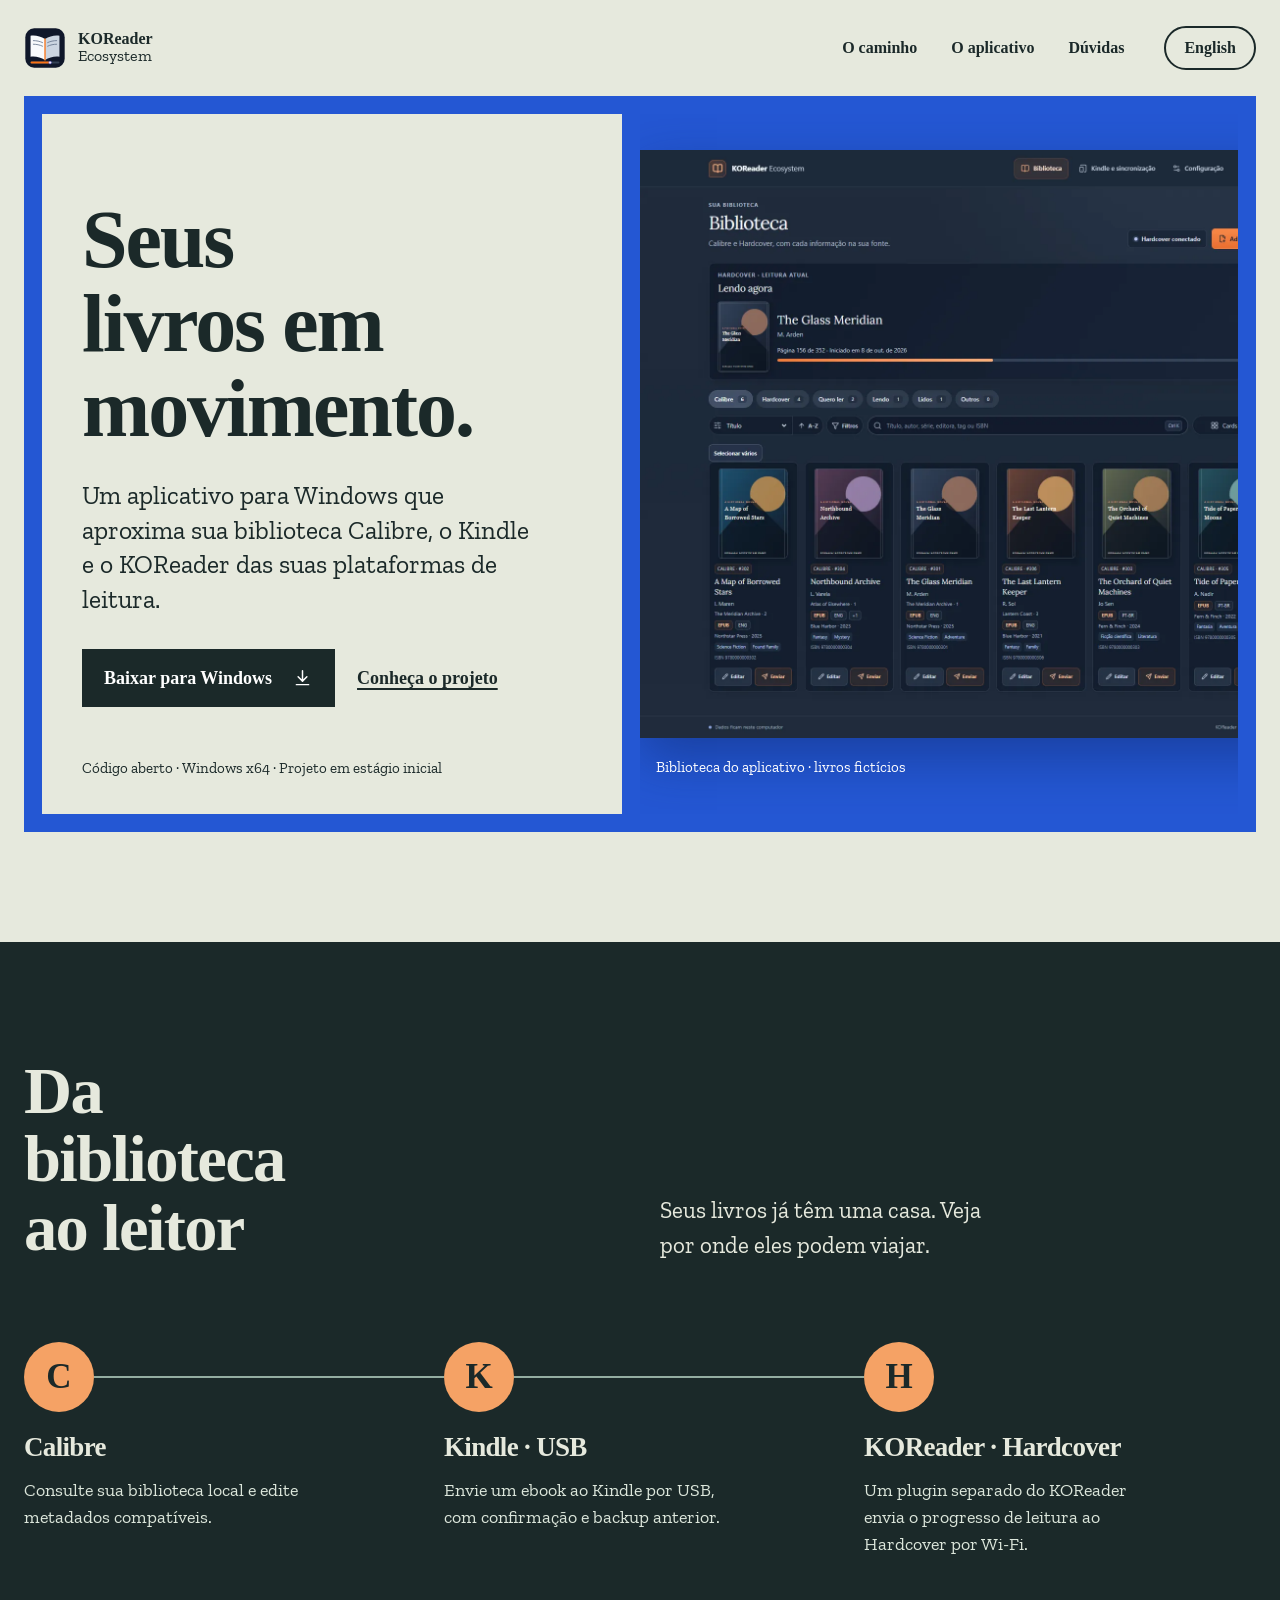
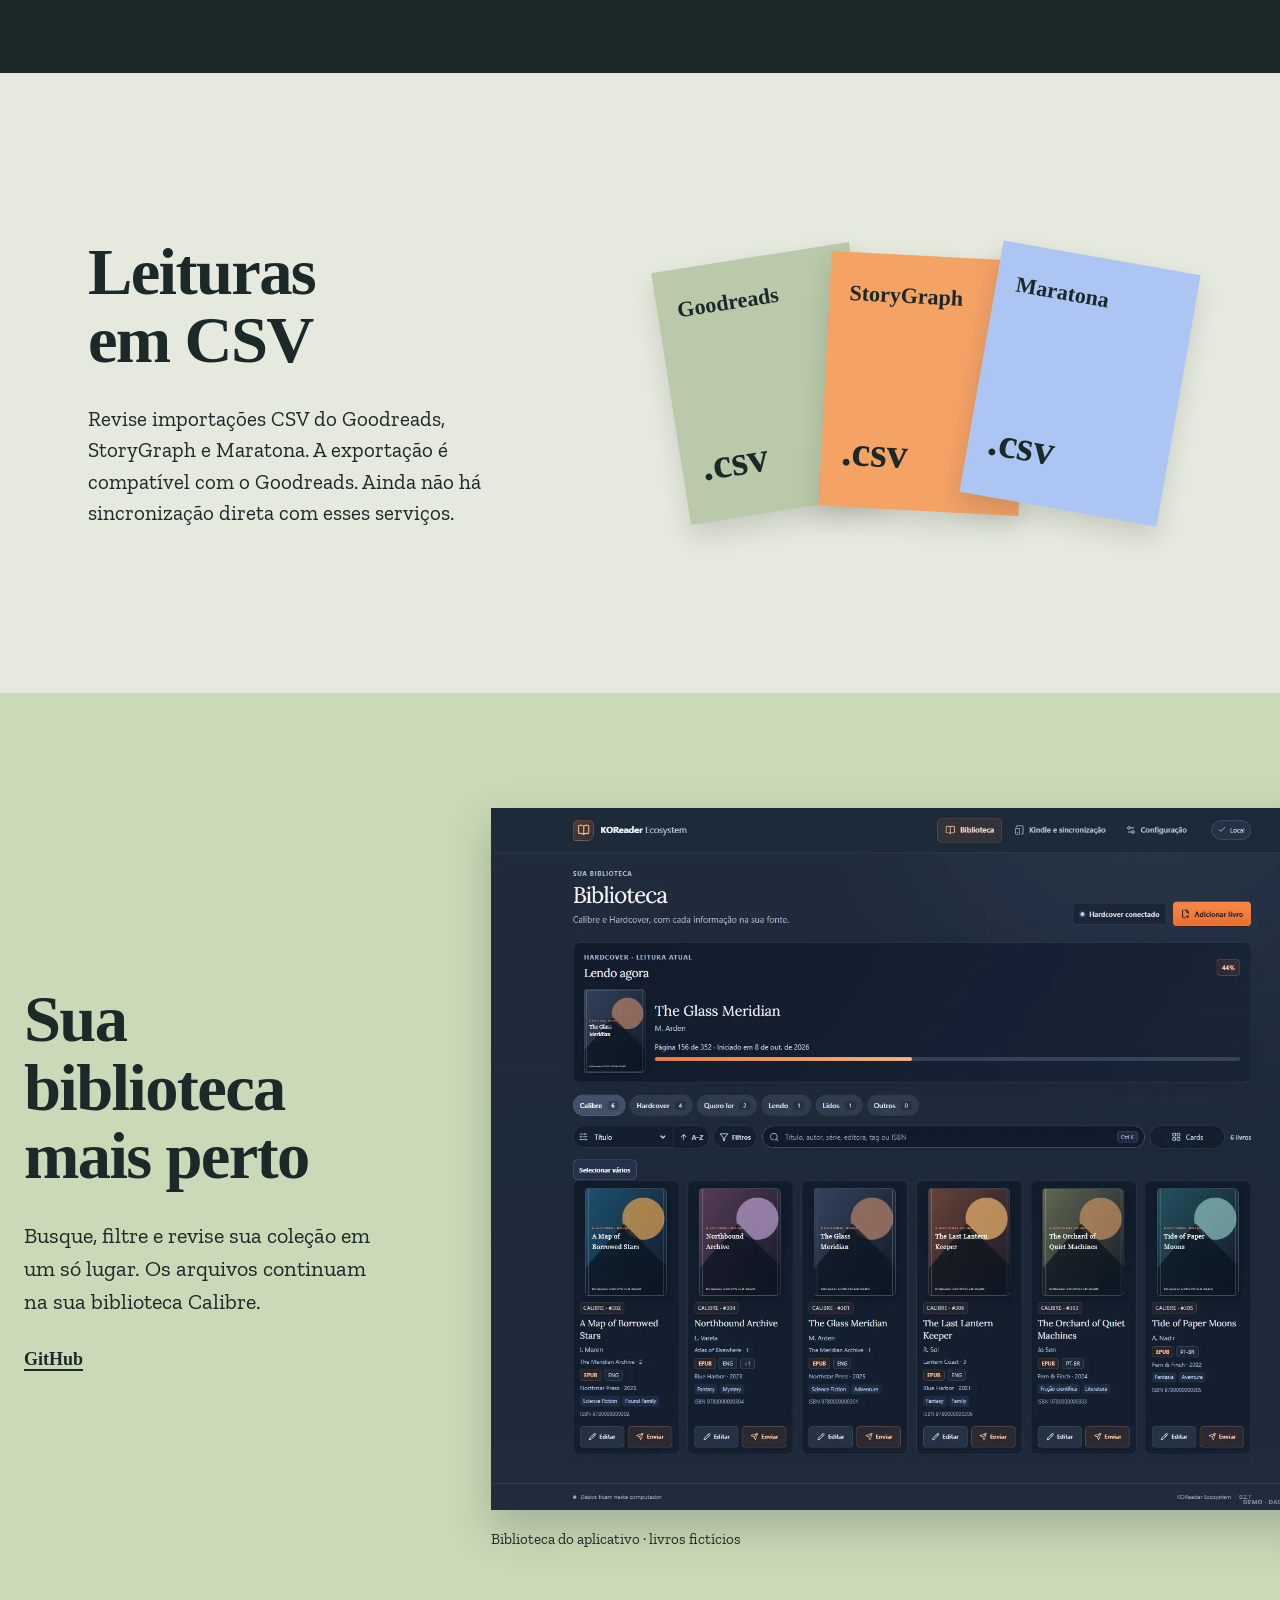
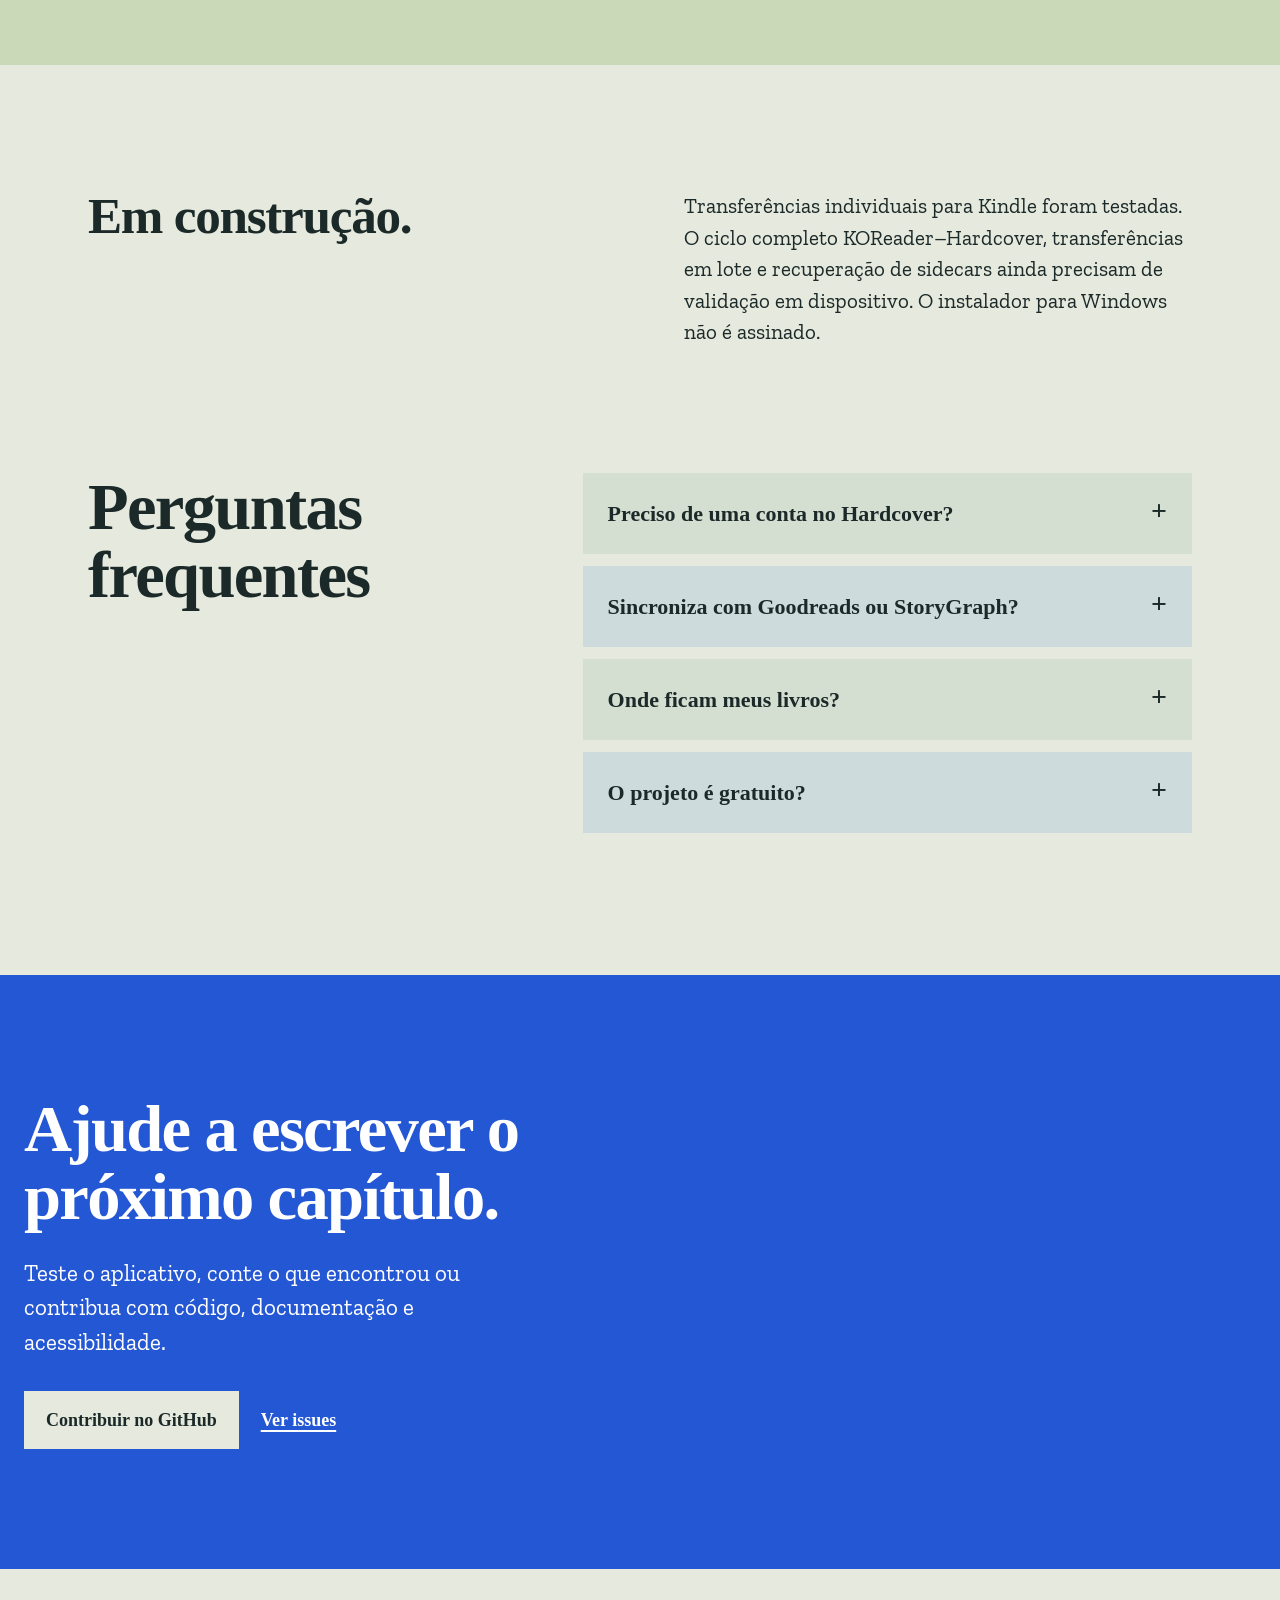
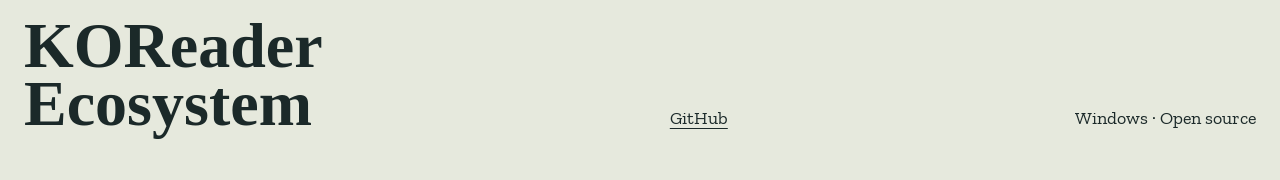
==== commit ac9d6a8a: "Rebuild site around reading journey" ====
--- a/index.html
+++ b/index.html
@@ -1,8 +1,8 @@
 <!doctype html>
-<html lang="pt-BR"><head><meta charset="utf-8"><meta name="viewport" content="width=device-width, initial-scale=1"><meta name="color-scheme" content="light"><title>Sua biblioteca. Sua forma de ler. | KOReader Ecosystem</title><meta name="description" content="Um aplicativo open source para organizar sua biblioteca Calibre, enviar livros ao Kindle e aproximar o KOReader do Hardcover."><link rel="canonical" href="https://bellussi1.github.io/read-ecosystem/"><link rel="alternate" hreflang="pt-BR" href="https://bellussi1.github.io/read-ecosystem/"><link rel="alternate" hreflang="en" href="https://bellussi1.github.io/read-ecosystem/en/"><link rel="alternate" hreflang="x-default" href="https://bellussi1.github.io/read-ecosystem/en/"><meta property="og:type" content="website"><meta property="og:title" content="Sua biblioteca. Sua forma de ler. | KOReader Ecosystem"><meta property="og:description" content="Um aplicativo open source para organizar sua biblioteca Calibre, enviar livros ao Kindle e aproximar o KOReader do Hardcover."><meta property="og:url" content="https://bellussi1.github.io/read-ecosystem/"><meta property="og:image" content="https://bellussi1.github.io/read-ecosystem/assets/library-pt.png"><meta name="twitter:card" content="summary_large_image"><link rel="icon" href="./assets/icon.svg" type="image/svg+xml"><link rel="alternate icon" href="./assets/icon.ico"><link rel="stylesheet" href="./style.css"><script type="application/ld+json">{"@context": "https://schema.org", "@type": "SoftwareApplication", "name": "KOReader Ecosystem", "applicationCategory": "UtilitiesApplication", "operatingSystem": "Windows", "description": "Um aplicativo open source para organizar sua biblioteca Calibre, enviar livros ao Kindle e aproximar o KOReader do Hardcover.", "url": "https://bellussi1.github.io/read-ecosystem/", "offers": {"@type": "Offer", "price": "0", "priceCurrency": "USD"}}</script></head>
-<body><a class="skip" href="#main">Pular para o conteúdo</a><header class="top"><div class="wrap nav"><a class="brand" href="./" aria-label="KOReader Ecosystem"><img src="./assets/icon.svg" alt="" width="40" height="40"><span>KOReader<br><b>Ecosystem</b></span></a><nav aria-label="Navegação principal"><a href="#how">Como funciona</a><a href="#integrations">Integrações</a><a href="#questions">Perguntas</a></nav><a class="lang" href="en/" hreflang="en" lang="en">English <span aria-hidden="true"></span></a></div></header>
-<main id="main"><section class="hero"><div class="wrap hero-inner"><div class="hero-copy"><h1>Seus livros circulam. Sua biblioteca continua sua.</h1><p class="lead">Um aplicativo para Windows que aproxima sua biblioteca Calibre, seu Kindle e o KOReader. Organize seus livros, envie para o leitor e conecte sua leitura ao Hardcover.</p><div class="actions"><a class="button primary" href="https://github.com/bellussi1/koreader-ecosystem/releases/latest">Baixar para Windows</a><a class="button secondary" href="https://github.com/bellussi1/koreader-ecosystem">GitHub</a></div><p class="note">Gratuito e open source · Windows x64 · Projeto em estágio inicial</p></div><figure class="hero-product"><img src="./assets/library-pt.webp" alt="Tela da biblioteca do KOReader Ecosystem com livros fictícios, busca e filtros." width="1440" height="1200" fetchpriority="high"><figcaption>A biblioteca do aplicativo, exibida com livros fictícios</figcaption></figure></div></section>
-<section class="flow" aria-labelledby="flow-title"><div class="wrap"><h2 id="flow-title">Sua leitura tem vários caminhos.</h2><div class="flow-lines"><p><strong>Calibre</strong><span>Biblioteca local</span><b aria-hidden="true">→</b><strong>Kindle</strong><span>Envio de livros por USB</span></p><p><strong>KOReader</strong><span>Plugin separado</span><b aria-hidden="true">→</b><strong>Hardcover</strong><span>Progresso por Wi-Fi</span></p></div><p class="flow-note">Goodreads, StoryGraph e Maratona também podem ser importados por arquivos CSV com revisão.</p></div></section><section id="how" class="wrap section"><div class="section-heading"><div><h2>Menos desencontros. Mais leitura.</h2><p>Uma ponte entre as ferramentas que você já usa, feita para deixar sua biblioteca mais fácil de cuidar.</p></div></div><div class="features"><article><h3>Organize sua biblioteca</h3><p>Encontre livros do Calibre, edite metadados e revise alterações antes de aplicá-las.</p></article><article><h3>Leve livros ao Kindle</h3><p>Envie um ebook pelo USB com confirmação, backup anterior e tentativa de verificação da cópia.</p></article><article><h3>Aproxime suas leituras</h3><p>Consulte estantes do Hardcover e use o plugin KOReader para enviar progresso pela rede.</p></article></div></section>
-
-<section id="integrations" class="wrap section"><div class="section-heading"><div><h2>Cada ferramenta tem seu lugar.</h2><p>Conecte o que já faz parte da sua leitura. Nosso objetivo é ampliar as possibilidades com transparência sobre o que cada serviço permite.</p></div></div><div class="integrations"><article><span>BIBLIOTECA</span><h3>Calibre</h3><p>Consulte o catálogo e gerencie metadados compatíveis.</p></article><article><span>LEITOR</span><h3>KOReader + Kindle</h3><p>Histórico local para revisão e plugin separado para Hardcover.</p></article><article><span>PLATAFORMA</span><h3>Hardcover</h3><p>Consulte estantes e configure o plugin para enviar progresso.</p></article><article><span>PORTABILIDADE</span><h3>CSV</h3><p>Importação CSV revisável de Goodreads, StoryGraph e Maratona, com exportação compatível com Goodreads.</p></article></div><aside class="honesty"><strong>Projeto em evolução</strong><p>Transferências individuais para Kindle foram testadas. O ciclo completo KOReader–Hardcover, transferências em lote e recuperação de sidecars ainda precisam de validação em dispositivo. O instalador Windows ainda não é assinado.</p></aside></section>
-<section id="questions" class="faq wrap section"><div><h2>Perguntas frequentes</h2></div><div><details><summary>Preciso usar o Hardcover?</summary><p>Não para consultar e organizar sua biblioteca Calibre. A conta é necessária apenas para os recursos que dependem do Hardcover.</p></details><details><summary>O aplicativo sincroniza automaticamente com Goodreads ou StoryGraph?</summary><p>Não. Atualmente há importação revisável por CSV; sincronização direta com esses serviços não está disponível.</p></details><details><summary>Onde ficam meus livros?</summary><p>Os arquivos continuam na sua biblioteca Calibre. O aplicativo acessa a biblioteca local e pode enviar um ebook ao Kindle conectado por USB.</p></details><details><summary>O projeto é gratuito?</summary><p>Sim. O KOReader Ecosystem é open source sob licença MIT.</p></details></div></section><section class="join"><div class="wrap join-inner"><div><h2>Vamos construir isso juntos.</h2><p>Teste o aplicativo, conte o que funciona para você ou contribua com código, documentação e acessibilidade.</p><div class="actions"><a class="button light" href="https://github.com/bellussi1/koreader-ecosystem/blob/main/CONTRIBUTING.pt-BR.md">Como contribuir </a><a class="text-link" href="https://github.com/bellussi1/koreader-ecosystem/issues">Encontrar uma issue </a></div></div></div></section></main><footer><div class="wrap footer"><span>KOReader Ecosystem</span><span>Feito para leitores. Construído em comunidade.</span><a href="https://github.com/bellussi1/koreader-ecosystem">GitHub </a></div></footer></body></html>+<html lang="pt-BR"><head><meta charset="utf-8"><meta name="viewport" content="width=device-width, initial-scale=1"><meta name="color-scheme" content="light"><title>Sua biblioteca. Sua forma de ler. | KOReader Ecosystem</title><meta name="description" content="Um aplicativo open source para organizar sua biblioteca Calibre, enviar livros ao Kindle e aproximar o KOReader do Hardcover."><link rel="canonical" href="https://bellussi1.github.io/read-ecosystem/"><link rel="alternate" hreflang="pt-BR" href="https://bellussi1.github.io/read-ecosystem/"><link rel="alternate" hreflang="en" href="https://bellussi1.github.io/read-ecosystem/en/"><link rel="alternate" hreflang="x-default" href="https://bellussi1.github.io/read-ecosystem/en/"><meta property="og:type" content="website"><meta property="og:title" content="Sua biblioteca. Sua forma de ler. | KOReader Ecosystem"><meta property="og:description" content="Um aplicativo open source para organizar sua biblioteca Calibre, enviar livros ao Kindle e aproximar o KOReader do Hardcover."><meta property="og:url" content="https://bellussi1.github.io/read-ecosystem/"><meta property="og:image" content="https://bellussi1.github.io/read-ecosystem/assets/library-pt.png"><meta name="twitter:card" content="summary_large_image"><link rel="icon" href="./assets/icon.svg" type="image/svg+xml"><link rel="alternate icon" href="./assets/icon.ico"><link rel="preload" href="./assets/ZillaSlab-SemiBold.ttf" as="font" type="font/ttf" crossorigin><link rel="stylesheet" href="./style.css"><script type="application/ld+json">{"@context": "https://schema.org", "@type": "SoftwareApplication", "name": "KOReader Ecosystem", "applicationCategory": "UtilitiesApplication", "operatingSystem": "Windows", "description": "Um aplicativo open source para organizar sua biblioteca Calibre, enviar livros ao Kindle e aproximar o KOReader do Hardcover.", "url": "https://bellussi1.github.io/read-ecosystem/", "offers": {"@type": "Offer", "price": "0", "priceCurrency": "USD"}}</script></head>
+<body><a class="skip" href="#main">Pular para o conteúdo</a><header class="nav wrap"><a class="brand" href="./" aria-label="KOReader Ecosystem"><img src="./assets/icon.svg" alt="" width="42" height="42"><span>KOReader<br><strong>Ecosystem</strong></span></a><nav aria-label="Navegação principal"><a href="#journey">O caminho</a><a href="#app">O aplicativo</a><a href="#faq">Dúvidas</a></nav><a class="language" href="en/" lang="en" hreflang="en">English</a></header>
+<main id="main"><section class="cover wrap"><div class="cover-paper"><div class="cover-copy"><h1>Seus livros em movimento.</h1><p>Um aplicativo para Windows que aproxima sua biblioteca Calibre, o Kindle e o KOReader das suas plataformas de leitura.</p><div class="cover-actions"><a class="button" href="https://github.com/bellussi1/koreader-ecosystem/releases/latest">Baixar para Windows<svg aria-hidden="true" viewBox="0 0 24 24"><path d="M12 3v12m-5-5 5 5 5-5M5 19h14"/></svg></a><a class="plain-link" href="https://github.com/bellussi1/koreader-ecosystem">Conheça o projeto</a></div></div><p class="cover-foot">Código aberto · Windows x64 · Projeto em estágio inicial</p></div><figure class="cover-screen"><img src="./assets/library-pt.webp" alt="Tela da biblioteca com livros fictícios, busca e filtros" width="1440" height="1200" fetchpriority="high"><figcaption>Biblioteca do aplicativo · livros fictícios</figcaption></figure></section>
+<section class="journey" id="journey"><div class="wrap"><div class="journey-head"><h2>Da biblioteca ao leitor</h2><p>Seus livros já têm uma casa. Veja por onde eles podem viajar.</p></div><div class="route"><article><span class="route-symbol" aria-hidden="true">C</span><div><h3>Calibre</h3><p>Consulte sua biblioteca local e edite metadados compatíveis.</p></div></article><article><span class="route-symbol" aria-hidden="true">K</span><div><h3>Kindle · USB</h3><p>Envie um ebook ao Kindle por USB, com confirmação e backup anterior.</p></div></article><article><span class="route-symbol" aria-hidden="true">H</span><div><h3>KOReader · Hardcover</h3><p>Um plugin separado do KOReader envia o progresso de leitura ao Hardcover por Wi-Fi.</p></div></article></div></div></section>
+<section class="portability wrap"><div><h2>Leituras em CSV</h2><p>Revise importações CSV do Goodreads, StoryGraph e Maratona. A exportação é compatível com o Goodreads. Ainda não há sincronização direta com esses serviços.</p></div><div class="file-stack" aria-hidden="true"><span>Goodreads<br><b>.csv</b></span><span>StoryGraph<br><b>.csv</b></span><span>Maratona<br><b>.csv</b></span></div></section>
+<section class="app" id="app"><div class="wrap app-inner"><div class="app-copy"><h2>Sua biblioteca mais perto</h2><p>Busque, filtre e revise sua coleção em um só lugar. Os arquivos continuam na sua biblioteca Calibre.</p><a class="plain-link" href="https://github.com/bellussi1/koreader-ecosystem">GitHub</a></div><figure><img src="./assets/library-pt.webp" alt="Tela da biblioteca com livros fictícios, busca e filtros" width="1440" height="1200" loading="lazy"><figcaption>Biblioteca do aplicativo · livros fictícios</figcaption></figure></div></section>
+<section class="status wrap"><h2>Em construção.</h2><p>Transferências individuais para Kindle foram testadas. O ciclo completo KOReader–Hardcover, transferências em lote e recuperação de sidecars ainda precisam de validação em dispositivo. O instalador para Windows não é assinado.</p></section><section class="faq wrap" id="faq"><h2>Perguntas frequentes</h2><div class="questions"><details><summary>Preciso de uma conta no Hardcover?</summary><p>Não para consultar e organizar sua biblioteca Calibre. Os recursos do Hardcover precisam de uma conta.</p></details><details><summary>Sincroniza com Goodreads ou StoryGraph?</summary><p>Ainda não diretamente. Há importação revisável por arquivos CSV para ambos.</p></details><details><summary>Onde ficam meus livros?</summary><p>Os livros continuam na biblioteca Calibre no seu computador.</p></details><details><summary>O projeto é gratuito?</summary><p>Sim. O KOReader Ecosystem é open source sob licença MIT.</p></details></div></section><section class="join"><div class="wrap"><h2>Ajude a escrever o próximo capítulo.</h2><p>Teste o aplicativo, conte o que encontrou ou contribua com código, documentação e acessibilidade.</p><div class="cover-actions"><a class="button" href="https://github.com/bellussi1/koreader-ecosystem/blob/main/CONTRIBUTING.pt-BR.md">Contribuir no GitHub</a><a class="plain-link" href="https://github.com/bellussi1/koreader-ecosystem/issues">Ver issues</a></div></div></section></main><footer class="footer wrap"><strong>KOReader<br>Ecosystem</strong><a href="https://github.com/bellussi1/koreader-ecosystem">GitHub</a><span>Windows · Open source</span></footer></body></html>
--- a/style.css
+++ b/style.css
@@ -1,9 +1,12 @@
-@font-face{font-family:Lora;src:url(assets/Lora.ttf) format('truetype');font-weight:400 700;font-display:swap}
-:root{--ink:#172438;--muted:#46586d;--blue:#d8e5ec;--orange:#e76e30;--navy:#15243a;--white:#fff;--line:#aabac6;--ease:cubic-bezier(.23,1,.32,1)}
-*{box-sizing:border-box}html{scroll-behavior:smooth}body{margin:0;background:#eef3f5;color:var(--ink);font:16px/1.6 system-ui,-apple-system,'Segoe UI',sans-serif}a{color:inherit;text-underline-offset:.2em}img{display:block;max-width:100%;height:auto}h1,h2,h3,p,figure{margin:0}h1,h2,h3{line-height:1.08;letter-spacing:-.03em;text-wrap:balance}h1,h2{font-family:Lora,Georgia,serif;font-weight:600}p{max-width:65ch}.wrap{width:min(1320px,calc(100% - 80px));margin:auto}.skip{position:absolute;left:1rem;top:-8rem;z-index:10;background:white;color:#172438;padding:1rem}.skip:focus{top:1rem}:focus-visible{outline:3px solid #e76e30;outline-offset:4px}::selection{background:#e76e30;color:#101d30}
-.top{background:#eef3f5}.nav{min-height:88px;display:flex;align-items:center;gap:40px}.brand{display:flex;align-items:center;gap:10px;text-decoration:none;font-size:14px;line-height:1.1}.brand img{width:40px}.brand b{font-weight:500}.nav nav{display:flex;gap:30px;margin-left:auto}.nav nav a,.lang{font-size:14px;font-weight:600;text-decoration:none}.nav nav a:hover,.lang:hover{text-decoration:underline}.lang{border:1px solid #9aabb8;border-radius:30px;padding:8px 16px}
-.hero{background:var(--navy);color:#fff;overflow:hidden}.hero-inner{display:grid;grid-template-columns:minmax(0,.85fr) minmax(0,1.15fr);gap:5%;align-items:center;min-height:690px;padding-top:80px;padding-bottom:80px}.hero-copy{position:relative;z-index:1}.hero h1{font-size:clamp(48px,5.3vw,78px);max-width:11ch}.lead{font-size:18px;line-height:1.65;color:#e0e9f0;margin-top:28px;max-width:45ch}.actions{display:flex;align-items:center;gap:14px;flex-wrap:wrap;margin-top:32px}.button{display:inline-flex;align-items:center;justify-content:center;min-height:54px;padding:14px 22px;border-radius:6px;font-size:15px;font-weight:700;text-decoration:none;transition:background-color 160ms ease,color 160ms ease}.primary{background:#ff995d;color:#182437}.primary:hover{background:#ffc298}.secondary{border:1px solid #a6b9cc;color:white}.secondary:hover{background:#30455d}.note{margin-top:20px;color:#d0dce8;font-size:13px}.hero-product{align-self:center;min-width:0}.hero-product img{width:100%;border-radius:8px;box-shadow:0 22px 55px #07132180}.hero-product figcaption{color:#d0dce8;font-size:13px;margin-top:14px}
-.section{padding:120px 0}.section-heading{display:grid;grid-template-columns:1fr 1fr;gap:8%;align-items:start;margin-bottom:68px}.section-heading>div{display:contents}.section-heading h2,.faq h2,.join h2{font-size:clamp(38px,4vw,62px)}.section-heading p{font-size:18px;max-width:43ch}.features{display:grid;grid-template-columns:1fr 1fr 1fr;gap:0;border-top:2px solid var(--ink)}.features article{padding:34px 32px 12px 0}.features article+article{border-left:1px solid var(--line);padding-left:32px}.features h3,.integrations h3{font-size:24px}.features p,.integrations p{color:var(--muted);margin-top:16px}.integrations{display:grid;grid-template-columns:repeat(2,1fr);gap:0 50px}.integrations article{border-top:1px solid #9aabb8;padding:25px 0 35px}.integrations article>span{display:block;font-size:13px;font-weight:600;color:#52667a;margin-bottom:15px}.honesty{background:#d4e2e9;padding:28px 32px;margin-top:36px}.honesty strong{font-size:20px}.honesty p{margin-top:8px;max-width:85ch}.faq{display:grid;grid-template-columns:1fr 1fr;gap:8%;border-top:1px solid var(--line)}details{border-bottom:1px solid var(--line)}summary{cursor:pointer;list-style:none;font-weight:700;padding:22px 35px 22px 0;position:relative}summary::-webkit-details-marker{display:none}summary:after{content:'+';position:absolute;right:0;font-size:24px;top:14px}details[open] summary:after{content:'−'}details p{padding-bottom:24px;color:var(--muted)}.join{background:#df7945;color:#172438;padding:100px 0}.join-inner{display:flex}.join h2{max-width:12ch}.join p{margin-top:25px;font-size:18px;max-width:50ch}.light{background:#172438;color:#fff}.light:hover{background:#30455d}.text-link{font-weight:700}.footer{display:flex;gap:30px;align-items:center;justify-content:space-between;padding:35px 0;font-size:13px}.footer span:first-child{font-weight:700}
-@media(max-width:800px){.wrap{width:calc(100% - 40px)}.nav{min-height:76px;flex-wrap:wrap;gap:14px;padding:15px 0}.nav nav{order:3;width:100%;margin:0;gap:22px;overflow-x:auto}.nav nav a{white-space:nowrap}.lang{margin-left:auto}.hero-inner{grid-template-columns:1fr;min-height:0;gap:40px;padding:65px 0}.hero h1{font-size:clamp(45px,9vw,70px)}.hero-product{width:100%}.section{padding:75px 0}.section-heading{grid-template-columns:1fr;gap:20px;margin-bottom:40px}.features{grid-template-columns:1fr}.features article,.features article+article{border-left:0;border-bottom:1px solid var(--line);padding:28px 0}.integrations{grid-template-columns:1fr}.faq{grid-template-columns:1fr;gap:30px}.join{padding:75px 0}.footer{align-items:flex-start;flex-direction:column;gap:10px}}
+@font-face{font-family:Zilla;src:url(assets/ZillaSlab-Regular.ttf) format('truetype');font-weight:400;font-display:swap}@font-face{font-family:Zilla;src:url(assets/ZillaSlab-SemiBold.ttf) format('truetype');font-weight:600;font-display:swap}
+:root{--ink:#1b2929;--paper:#e6e9dd;--blue:#2457d3;--orange:#f5a265;--white:#fff;--ease:cubic-bezier(.23,1,.32,1)}*{box-sizing:border-box}html{scroll-behavior:smooth}body{margin:0;background:var(--paper);color:var(--ink);font:18px/1.5 Zilla,Georgia,serif}a{color:inherit;text-underline-offset:.2em}img{display:block;max-width:100%;height:auto}h1,h2,h3,p,figure{margin:0}h1,h2,h3{font-weight:600;line-height:1.03;letter-spacing:-.025em;text-wrap:balance}h2{font-size:clamp(42px,5.2vw,76px)}p{max-width:60ch}.wrap{width:min(1440px,calc(100% - 48px));margin:auto}.skip{position:absolute;left:20px;top:-100px;background:#fff;padding:12px;z-index:10}.skip:focus{top:12px}:focus-visible{outline:3px solid #f26422;outline-offset:4px}::selection{background:var(--orange);color:var(--ink)}
+.nav{height:96px;display:flex;align-items:center;gap:40px;font:600 16px/1.2 Zilla,serif}.brand{display:flex;align-items:center;gap:12px;text-decoration:none;line-height:1.05}.brand strong{font-weight:400}.nav nav{margin-left:auto;display:flex;gap:34px}.nav nav a,.language{text-decoration:none}.nav a:hover{text-decoration:underline}.language{padding:10px 18px;border:2px solid var(--ink);border-radius:40px}
+.cover{background:var(--blue);padding:18px;display:grid;grid-template-columns:1fr 1.03fr;gap:18px;align-items:stretch}.cover-paper{background:#e6e9dd;min-height:690px;padding:34px 40px;display:flex;flex-direction:column;justify-content:space-between}.cover-top{display:flex;justify-content:space-between;gap:12px;font-size:15px;font-weight:600}.cover-copy{padding:50px 0}.cover h1{font-size:clamp(56px,6.4vw,96px);max-width:11ch}.cover-copy p{font-size:clamp(20px,2vw,27px);line-height:1.35;max-width:30ch;margin-top:28px}.cover-actions{display:flex;flex-wrap:wrap;gap:22px;align-items:center;margin-top:32px}.button{display:inline-flex;align-items:center;justify-content:center;gap:20px;min-height:58px;background:var(--ink);color:#fff;padding:15px 22px;text-decoration:none;font-weight:600;transition:background-color 180ms ease}.button:hover{background:#3c5950}.button svg{width:21px;height:21px;fill:none;stroke:currentColor;stroke-width:1.7;stroke-linecap:round;stroke-linejoin:round}.plain-link{font-weight:600;text-decoration-thickness:2px}.cover-foot{font-size:15px}.cover-screen{min-width:0;display:flex;flex-direction:column;justify-content:center;overflow:hidden;color:white}.cover-screen img{width:118%;max-width:none;align-self:flex-start;box-shadow:0 20px 50px #102e7a90}.cover-screen figcaption{font-size:15px;margin:18px 0 0 16px}
+.journey{background:var(--ink);color:var(--paper);margin-top:110px;padding:115px 0}.journey-head{display:grid;grid-template-columns:1fr 1fr;gap:40px;align-items:end}.journey-head h2{max-width:10ch}.journey-head p{font-size:23px;max-width:25ch}.route{display:grid;grid-template-columns:repeat(3,1fr);gap:28px;margin-top:80px}.route article{display:grid;grid-template-columns:70px 1fr;gap:20px;position:relative}.route article:not(:last-child):after{content:'';position:absolute;left:70px;right:-28px;top:34px;height:2px;background:#94ada1}.route-symbol{width:70px;height:70px;display:grid;place-items:center;border-radius:50%;background:var(--orange);color:var(--ink);font-size:35px;font-weight:600;position:relative;z-index:1}.route article>div{padding-top:92px;margin-left:-90px}.route h3{font-size:27px}.route p{color:#dce6db;margin-top:15px;max-width:30ch}
+.portability{padding:145px 5%;display:grid;grid-template-columns:.9fr 1fr;gap:8%;align-items:center}.portability h2{max-width:11ch}.portability p{margin-top:28px;font-size:21px;max-width:35ch}.file-stack{display:flex;align-items:center;justify-content:center;min-height:330px}.file-stack span{width:200px;height:255px;padding:24px 20px;display:flex;flex-direction:column;justify-content:space-between;background:#b9c9a9;font-size:22px;font-weight:600;transform:rotate(-9deg);box-shadow:0 12px 25px #1b292927}.file-stack span:nth-child(2){background:#f5a265;transform:rotate(3deg);margin-left:-45px}.file-stack span:nth-child(3){background:#adc5f3;transform:rotate(10deg);margin-left:-45px}.file-stack b{font-size:42px}
+.app{background:#cad9b7;padding:115px 0;overflow:hidden}.app-inner{display:grid;grid-template-columns:.65fr 1.35fr;gap:8%;align-items:center}.app-copy p{font-size:22px;margin:28px 0}.app figure{min-width:0}.app img{width:110%;max-width:none;box-shadow:0 18px 40px #29392d40}.app figcaption{font-size:15px;margin-top:18px}.status{padding:125px 5%;display:grid;grid-template-columns:1fr 1fr;gap:8%;align-items:start}.status h2{font-size:clamp(36px,4vw,58px)}.status p{font-size:21px}.faq{padding:0 5% 130px;display:grid;grid-template-columns:.8fr 1.2fr;gap:8%}.questions details{background:#d4ded1;padding:0 25px;margin-bottom:12px}.questions details:nth-child(even){background:#cedbdc}summary{cursor:pointer;list-style:none;font-weight:600;font-size:22px;padding:24px 40px 24px 0;position:relative}summary::-webkit-details-marker{display:none}summary:after{content:'+';position:absolute;right:0;font-size:28px;top:17px}details[open] summary:after{content:'−'}details p{padding:0 0 26px}.join{background:var(--blue);color:#fff;padding:120px 0}.join h2{max-width:15ch}.join p{font-size:23px;max-width:37ch;margin-top:24px}.join .button{background:var(--paper);color:var(--ink)}.join .button:hover{background:#fff}.footer{padding:48px 0;display:flex;justify-content:space-between;gap:20px;align-items:end}.footer strong{font-size:clamp(32px,5vw,64px);line-height:.9}
+@media(max-width:800px){.wrap{width:calc(100% - 30px)}.nav{height:auto;min-height:85px;flex-wrap:wrap;gap:15px;padding:15px 0}.nav nav{order:3;width:100%;margin:0;gap:24px;overflow-x:auto}.nav nav a{white-space:nowrap}.language{margin-left:auto}.cover{grid-template-columns:1fr;padding:10px;gap:10px}.cover-paper{min-height:500px;padding:25px}.cover h1{font-size:clamp(48px,11vw,76px)}.cover-copy{padding:50px 0}.cover-screen{padding:12px 0}.cover-screen img{width:100%;max-width:100%}.journey{margin-top:65px;padding:75px 0}.journey-head{grid-template-columns:1fr;gap:20px}.route{grid-template-columns:1fr;gap:26px;margin-top:50px}.route article{grid-template-columns:56px 1fr;gap:20px}.route-symbol{width:56px;height:56px;font-size:28px}.route article:not(:last-child):after{left:27px;top:56px;bottom:-26px;right:auto;width:2px;height:auto}.route article>div{padding:4px 0 10px;margin:0}.route p{margin-top:10px}.portability{padding:80px 0;grid-template-columns:1fr;gap:25px}.file-stack{min-height:260px}.file-stack span{width:140px;height:190px;font-size:17px}.file-stack b{font-size:32px}.app{padding:80px 0}.app-inner{grid-template-columns:1fr;gap:40px}.app img{width:100%}.status{padding:80px 0;grid-template-columns:1fr;gap:20px}.faq{padding:0 0 80px;grid-template-columns:1fr;gap:28px}.join{padding:80px 0}.footer{flex-wrap:wrap}.footer strong{width:100%}}
 @media(prefers-reduced-motion:reduce){html{scroll-behavior:auto}*,*:before,*:after{animation-duration:.01ms!important;transition-duration:.01ms!important}}
-.flow{background:#c9dce4;padding:95px 0}.flow h2{font:600 clamp(38px,4vw,62px)/1.08 Lora,Georgia,serif;letter-spacing:-.03em;max-width:15ch}.flow-lines{margin-top:50px;border-top:2px solid #172438}.flow-lines p{display:grid;grid-template-columns:1.1fr 1fr 48px 1.1fr 1.4fr;gap:20px;align-items:center;max-width:none;padding:26px 0;border-bottom:1px solid #91a9b5}.flow-lines strong{font-size:clamp(20px,2.5vw,32px);letter-spacing:-.02em}.flow-lines span{font-size:14px;color:#364f60}.flow-lines b{font-size:28px;font-weight:400}.flow-note{margin-top:30px}.features{display:block}.features article,.features article+article{display:grid;grid-template-columns:1fr 1fr;gap:8%;border-left:0;border-bottom:1px solid var(--line);padding:32px 0}.features p{margin:0}@media(max-width:800px){.flow{padding:75px 0}.flow-lines p{grid-template-columns:1fr 1fr;gap:4px 16px}.flow-lines b{grid-column:1/-1;font-size:20px}.features article,.features article+article{grid-template-columns:1fr;gap:12px}}
+@media(max-width:800px){.wrap{width:calc(100% - 40px)}}
+@supports (animation-timeline:view()){ @media (prefers-reduced-motion:no-preference){.file-stack span:nth-child(1){animation:stack-left linear both;animation-timeline:view();animation-range:entry 10% cover 45%}.file-stack span:nth-child(3){animation:stack-right linear both;animation-timeline:view();animation-range:entry 10% cover 45%}}}
+@keyframes stack-left{from{transform:translateX(25px) rotate(0)}to{transform:translateX(0) rotate(-9deg)}}@keyframes stack-right{from{transform:translateX(-25px) rotate(0)}to{transform:translateX(0) rotate(10deg)}}
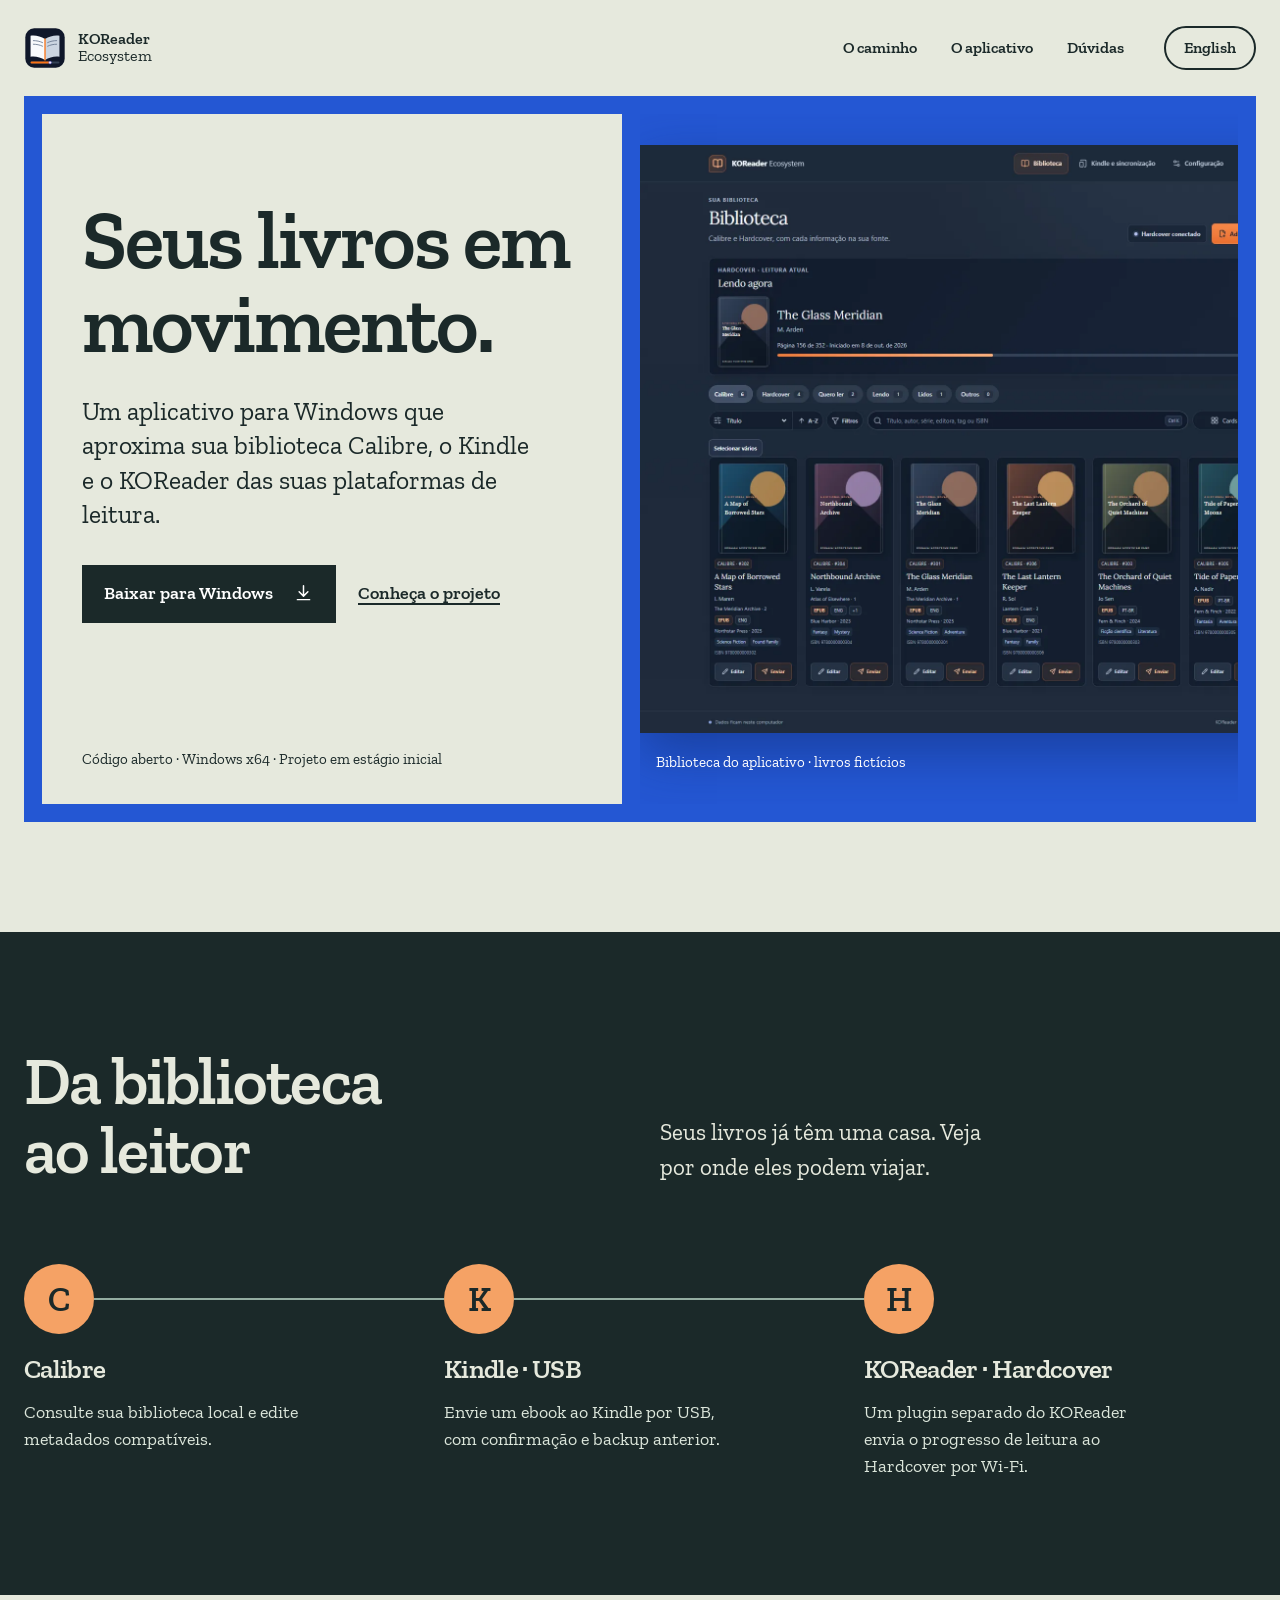
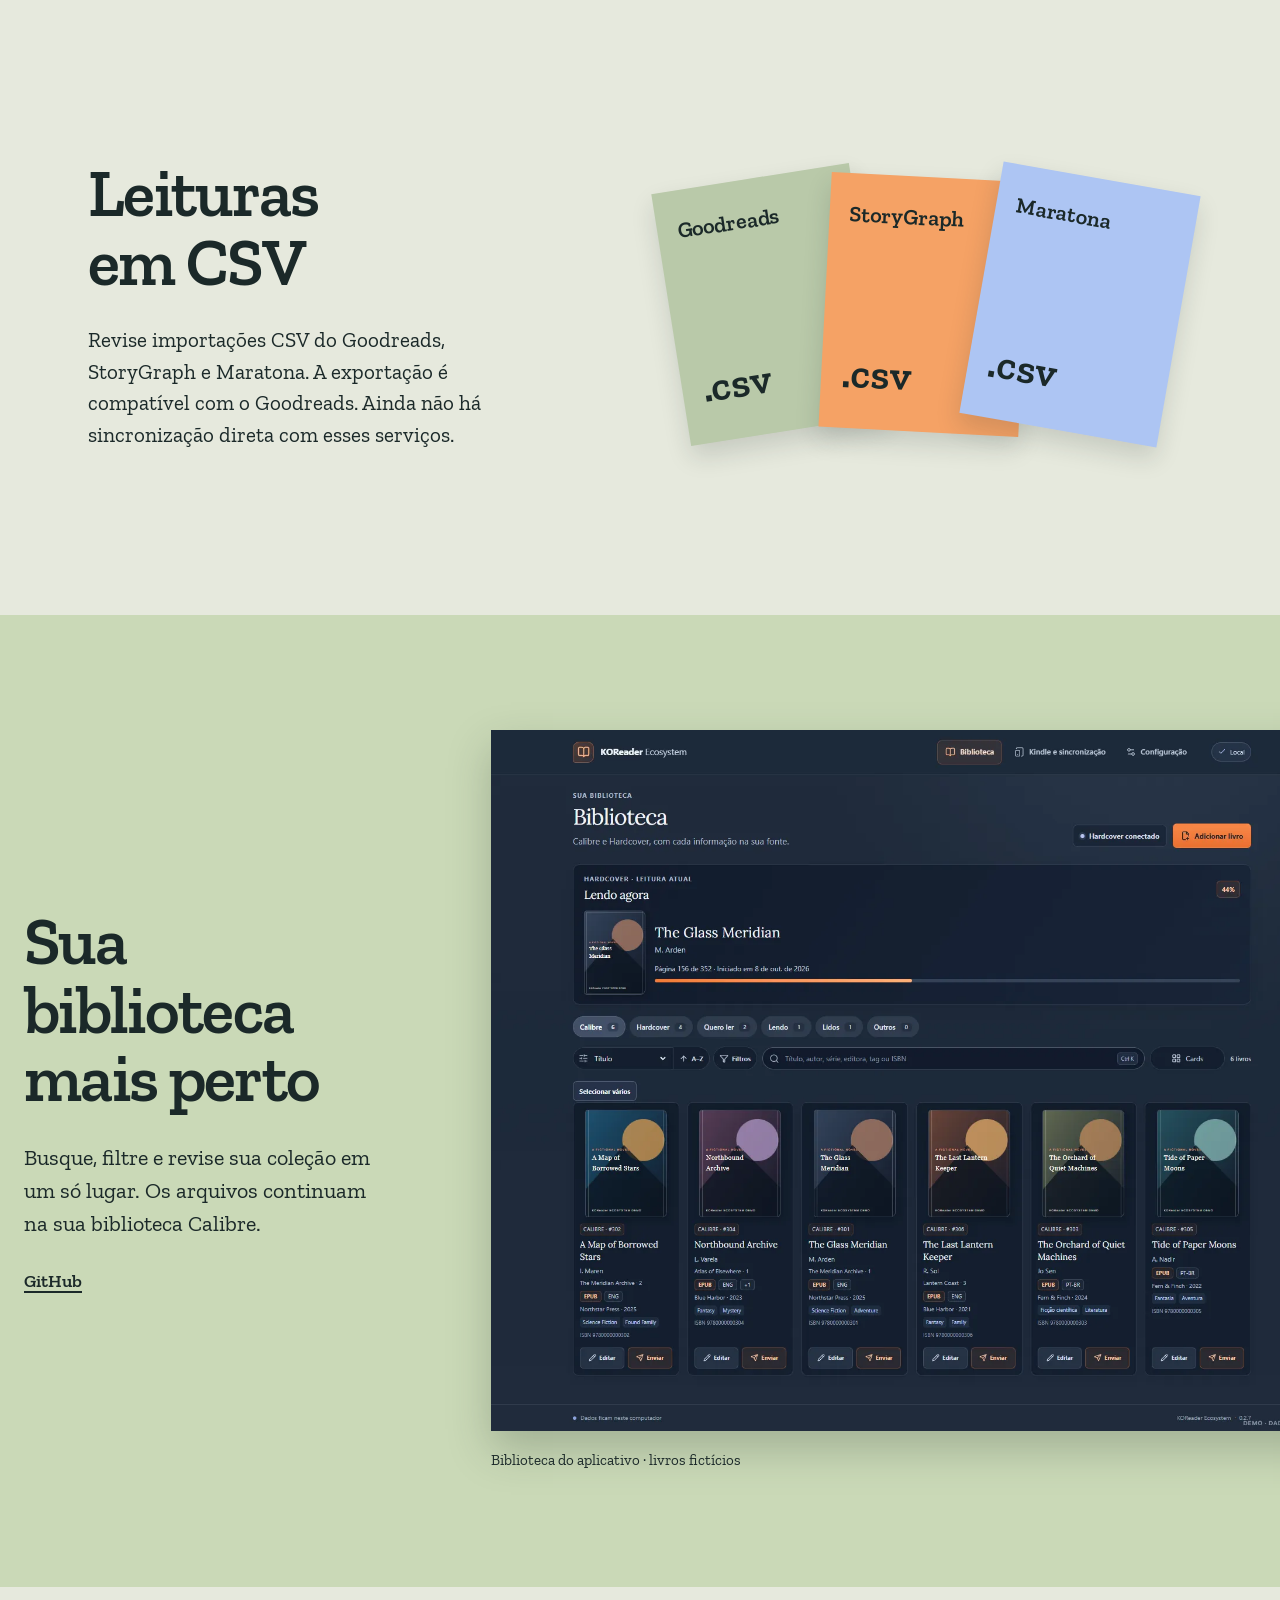
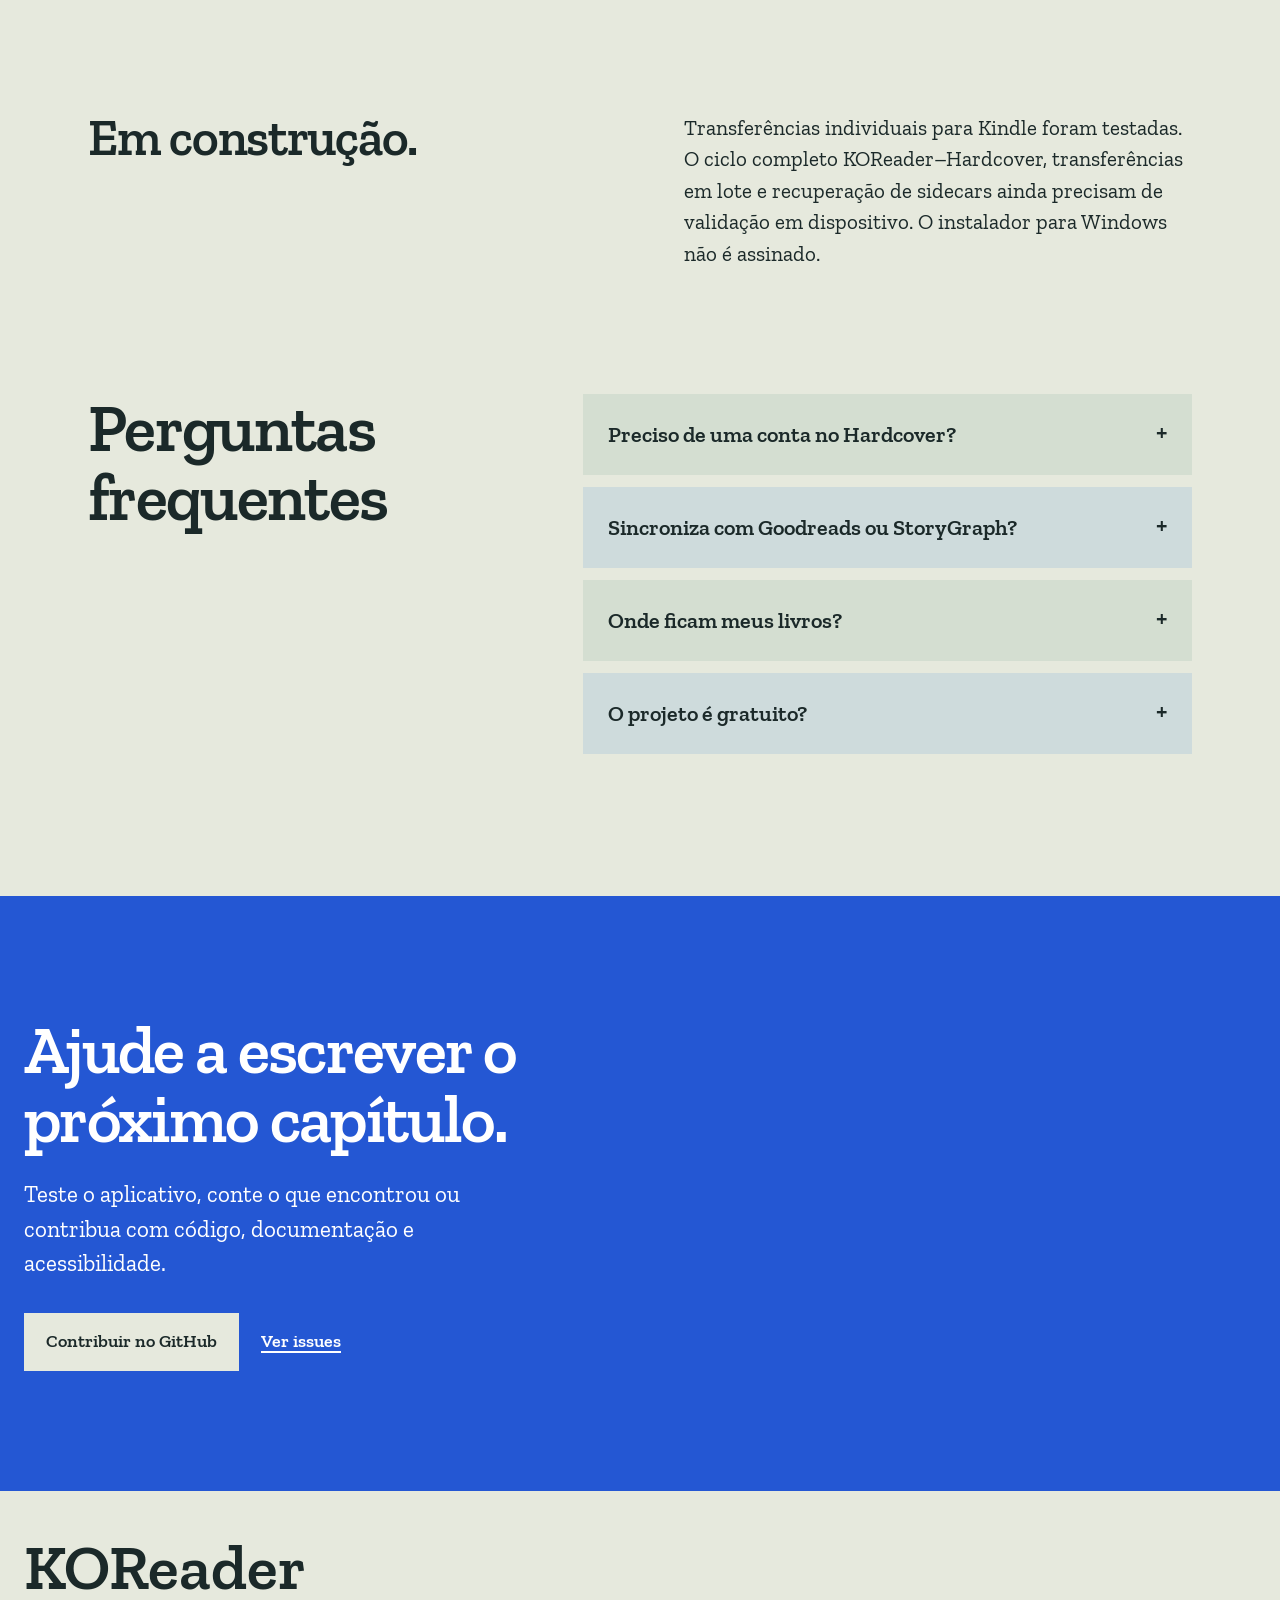
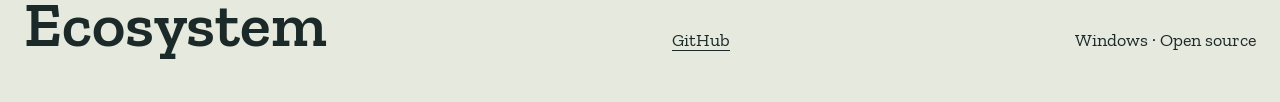
==== commit 0702fa68: "Optimize font and screenshot delivery" ====
--- a/index.html
+++ b/index.html
@@ -1,8 +1,8 @@
 <!doctype html>
-<html lang="pt-BR"><head><meta charset="utf-8"><meta name="viewport" content="width=device-width, initial-scale=1"><meta name="color-scheme" content="light"><title>Sua biblioteca. Sua forma de ler. | KOReader Ecosystem</title><meta name="description" content="Um aplicativo open source para organizar sua biblioteca Calibre, enviar livros ao Kindle e aproximar o KOReader do Hardcover."><link rel="canonical" href="https://bellussi1.github.io/read-ecosystem/"><link rel="alternate" hreflang="pt-BR" href="https://bellussi1.github.io/read-ecosystem/"><link rel="alternate" hreflang="en" href="https://bellussi1.github.io/read-ecosystem/en/"><link rel="alternate" hreflang="x-default" href="https://bellussi1.github.io/read-ecosystem/en/"><meta property="og:type" content="website"><meta property="og:title" content="Sua biblioteca. Sua forma de ler. | KOReader Ecosystem"><meta property="og:description" content="Um aplicativo open source para organizar sua biblioteca Calibre, enviar livros ao Kindle e aproximar o KOReader do Hardcover."><meta property="og:url" content="https://bellussi1.github.io/read-ecosystem/"><meta property="og:image" content="https://bellussi1.github.io/read-ecosystem/assets/library-pt.png"><meta name="twitter:card" content="summary_large_image"><link rel="icon" href="./assets/icon.svg" type="image/svg+xml"><link rel="alternate icon" href="./assets/icon.ico"><link rel="preload" href="./assets/ZillaSlab-SemiBold.ttf" as="font" type="font/ttf" crossorigin><link rel="stylesheet" href="./style.css"><script type="application/ld+json">{"@context": "https://schema.org", "@type": "SoftwareApplication", "name": "KOReader Ecosystem", "applicationCategory": "UtilitiesApplication", "operatingSystem": "Windows", "description": "Um aplicativo open source para organizar sua biblioteca Calibre, enviar livros ao Kindle e aproximar o KOReader do Hardcover.", "url": "https://bellussi1.github.io/read-ecosystem/", "offers": {"@type": "Offer", "price": "0", "priceCurrency": "USD"}}</script></head>
+<html lang="pt-BR"><head><meta charset="utf-8"><meta name="viewport" content="width=device-width, initial-scale=1"><meta name="color-scheme" content="light"><title>Sua biblioteca. Sua forma de ler. | KOReader Ecosystem</title><meta name="description" content="Um aplicativo open source para organizar sua biblioteca Calibre, enviar livros ao Kindle e aproximar o KOReader do Hardcover."><link rel="canonical" href="https://bellussi1.github.io/read-ecosystem/"><link rel="alternate" hreflang="pt-BR" href="https://bellussi1.github.io/read-ecosystem/"><link rel="alternate" hreflang="en" href="https://bellussi1.github.io/read-ecosystem/en/"><link rel="alternate" hreflang="x-default" href="https://bellussi1.github.io/read-ecosystem/en/"><meta property="og:type" content="website"><meta property="og:title" content="Sua biblioteca. Sua forma de ler. | KOReader Ecosystem"><meta property="og:description" content="Um aplicativo open source para organizar sua biblioteca Calibre, enviar livros ao Kindle e aproximar o KOReader do Hardcover."><meta property="og:url" content="https://bellussi1.github.io/read-ecosystem/"><meta property="og:image" content="https://bellussi1.github.io/read-ecosystem/assets/library-pt.png"><meta name="twitter:card" content="summary_large_image"><link rel="icon" href="./assets/icon.svg" type="image/svg+xml"><link rel="alternate icon" href="./assets/icon.ico"><link rel="preload" href="./assets/ZillaSlab-SemiBold.woff2" as="font" type="font/woff2" crossorigin><link rel="stylesheet" href="./style.css"><script type="application/ld+json">{"@context": "https://schema.org", "@type": "SoftwareApplication", "name": "KOReader Ecosystem", "applicationCategory": "UtilitiesApplication", "operatingSystem": "Windows", "description": "Um aplicativo open source para organizar sua biblioteca Calibre, enviar livros ao Kindle e aproximar o KOReader do Hardcover.", "url": "https://bellussi1.github.io/read-ecosystem/", "offers": {"@type": "Offer", "price": "0", "priceCurrency": "USD"}}</script></head>
 <body><a class="skip" href="#main">Pular para o conteúdo</a><header class="nav wrap"><a class="brand" href="./" aria-label="KOReader Ecosystem"><img src="./assets/icon.svg" alt="" width="42" height="42"><span>KOReader<br><strong>Ecosystem</strong></span></a><nav aria-label="Navegação principal"><a href="#journey">O caminho</a><a href="#app">O aplicativo</a><a href="#faq">Dúvidas</a></nav><a class="language" href="en/" lang="en" hreflang="en">English</a></header>
-<main id="main"><section class="cover wrap"><div class="cover-paper"><div class="cover-copy"><h1>Seus livros em movimento.</h1><p>Um aplicativo para Windows que aproxima sua biblioteca Calibre, o Kindle e o KOReader das suas plataformas de leitura.</p><div class="cover-actions"><a class="button" href="https://github.com/bellussi1/koreader-ecosystem/releases/latest">Baixar para Windows<svg aria-hidden="true" viewBox="0 0 24 24"><path d="M12 3v12m-5-5 5 5 5-5M5 19h14"/></svg></a><a class="plain-link" href="https://github.com/bellussi1/koreader-ecosystem">Conheça o projeto</a></div></div><p class="cover-foot">Código aberto · Windows x64 · Projeto em estágio inicial</p></div><figure class="cover-screen"><img src="./assets/library-pt.webp" alt="Tela da biblioteca com livros fictícios, busca e filtros" width="1440" height="1200" fetchpriority="high"><figcaption>Biblioteca do aplicativo · livros fictícios</figcaption></figure></section>
+<main id="main"><section class="cover wrap"><div class="cover-paper"><div class="cover-copy"><h1>Seus livros em movimento.</h1><p>Um aplicativo para Windows que aproxima sua biblioteca Calibre, o Kindle e o KOReader das suas plataformas de leitura.</p><div class="cover-actions"><a class="button" href="https://github.com/bellussi1/koreader-ecosystem/releases/latest">Baixar para Windows<svg aria-hidden="true" viewBox="0 0 24 24"><path d="M12 3v12m-5-5 5 5 5-5M5 19h14"/></svg></a><a class="plain-link" href="https://github.com/bellussi1/koreader-ecosystem">Conheça o projeto</a></div></div><p class="cover-foot">Código aberto · Windows x64 · Projeto em estágio inicial</p></div><figure class="cover-screen"><img src="./assets/library-pt.webp" srcset="./assets/library-pt-small.webp 720w, ./assets/library-pt.webp 1440w" sizes="(max-width: 800px) calc(100vw - 60px), 60vw" alt="Tela da biblioteca com livros fictícios, busca e filtros" width="1440" height="1200" fetchpriority="high"><figcaption>Biblioteca do aplicativo · livros fictícios</figcaption></figure></section>
 <section class="journey" id="journey"><div class="wrap"><div class="journey-head"><h2>Da biblioteca ao leitor</h2><p>Seus livros já têm uma casa. Veja por onde eles podem viajar.</p></div><div class="route"><article><span class="route-symbol" aria-hidden="true">C</span><div><h3>Calibre</h3><p>Consulte sua biblioteca local e edite metadados compatíveis.</p></div></article><article><span class="route-symbol" aria-hidden="true">K</span><div><h3>Kindle · USB</h3><p>Envie um ebook ao Kindle por USB, com confirmação e backup anterior.</p></div></article><article><span class="route-symbol" aria-hidden="true">H</span><div><h3>KOReader · Hardcover</h3><p>Um plugin separado do KOReader envia o progresso de leitura ao Hardcover por Wi-Fi.</p></div></article></div></div></section>
 <section class="portability wrap"><div><h2>Leituras em CSV</h2><p>Revise importações CSV do Goodreads, StoryGraph e Maratona. A exportação é compatível com o Goodreads. Ainda não há sincronização direta com esses serviços.</p></div><div class="file-stack" aria-hidden="true"><span>Goodreads<br><b>.csv</b></span><span>StoryGraph<br><b>.csv</b></span><span>Maratona<br><b>.csv</b></span></div></section>
-<section class="app" id="app"><div class="wrap app-inner"><div class="app-copy"><h2>Sua biblioteca mais perto</h2><p>Busque, filtre e revise sua coleção em um só lugar. Os arquivos continuam na sua biblioteca Calibre.</p><a class="plain-link" href="https://github.com/bellussi1/koreader-ecosystem">GitHub</a></div><figure><img src="./assets/library-pt.webp" alt="Tela da biblioteca com livros fictícios, busca e filtros" width="1440" height="1200" loading="lazy"><figcaption>Biblioteca do aplicativo · livros fictícios</figcaption></figure></div></section>
+<section class="app" id="app"><div class="wrap app-inner"><div class="app-copy"><h2>Sua biblioteca mais perto</h2><p>Busque, filtre e revise sua coleção em um só lugar. Os arquivos continuam na sua biblioteca Calibre.</p><a class="plain-link" href="https://github.com/bellussi1/koreader-ecosystem">GitHub</a></div><figure><img src="./assets/library-pt.webp" srcset="./assets/library-pt-small.webp 720w, ./assets/library-pt.webp 1440w" sizes="(max-width: 800px) calc(100vw - 60px), 60vw" alt="Tela da biblioteca com livros fictícios, busca e filtros" width="1440" height="1200" loading="lazy"><figcaption>Biblioteca do aplicativo · livros fictícios</figcaption></figure></div></section>
 <section class="status wrap"><h2>Em construção.</h2><p>Transferências individuais para Kindle foram testadas. O ciclo completo KOReader–Hardcover, transferências em lote e recuperação de sidecars ainda precisam de validação em dispositivo. O instalador para Windows não é assinado.</p></section><section class="faq wrap" id="faq"><h2>Perguntas frequentes</h2><div class="questions"><details><summary>Preciso de uma conta no Hardcover?</summary><p>Não para consultar e organizar sua biblioteca Calibre. Os recursos do Hardcover precisam de uma conta.</p></details><details><summary>Sincroniza com Goodreads ou StoryGraph?</summary><p>Ainda não diretamente. Há importação revisável por arquivos CSV para ambos.</p></details><details><summary>Onde ficam meus livros?</summary><p>Os livros continuam na biblioteca Calibre no seu computador.</p></details><details><summary>O projeto é gratuito?</summary><p>Sim. O KOReader Ecosystem é open source sob licença MIT.</p></details></div></section><section class="join"><div class="wrap"><h2>Ajude a escrever o próximo capítulo.</h2><p>Teste o aplicativo, conte o que encontrou ou contribua com código, documentação e acessibilidade.</p><div class="cover-actions"><a class="button" href="https://github.com/bellussi1/koreader-ecosystem/blob/main/CONTRIBUTING.pt-BR.md">Contribuir no GitHub</a><a class="plain-link" href="https://github.com/bellussi1/koreader-ecosystem/issues">Ver issues</a></div></div></section></main><footer class="footer wrap"><strong>KOReader<br>Ecosystem</strong><a href="https://github.com/bellussi1/koreader-ecosystem">GitHub</a><span>Windows · Open source</span></footer></body></html>
--- a/style.css
+++ b/style.css
@@ -1,4 +1,4 @@
-@font-face{font-family:Zilla;src:url(assets/ZillaSlab-Regular.ttf) format('truetype');font-weight:400;font-display:swap}@font-face{font-family:Zilla;src:url(assets/ZillaSlab-SemiBold.ttf) format('truetype');font-weight:600;font-display:swap}
+@font-face{font-family:Zilla;src:url(assets/ZillaSlab-Regular.woff2) format('woff2');font-weight:400;font-display:swap}@font-face{font-family:Zilla;src:url(assets/ZillaSlab-SemiBold.woff2) format('woff2');font-weight:600;font-display:swap}
 :root{--ink:#1b2929;--paper:#e6e9dd;--blue:#2457d3;--orange:#f5a265;--white:#fff;--ease:cubic-bezier(.23,1,.32,1)}*{box-sizing:border-box}html{scroll-behavior:smooth}body{margin:0;background:var(--paper);color:var(--ink);font:18px/1.5 Zilla,Georgia,serif}a{color:inherit;text-underline-offset:.2em}img{display:block;max-width:100%;height:auto}h1,h2,h3,p,figure{margin:0}h1,h2,h3{font-weight:600;line-height:1.03;letter-spacing:-.025em;text-wrap:balance}h2{font-size:clamp(42px,5.2vw,76px)}p{max-width:60ch}.wrap{width:min(1440px,calc(100% - 48px));margin:auto}.skip{position:absolute;left:20px;top:-100px;background:#fff;padding:12px;z-index:10}.skip:focus{top:12px}:focus-visible{outline:3px solid #f26422;outline-offset:4px}::selection{background:var(--orange);color:var(--ink)}
 .nav{height:96px;display:flex;align-items:center;gap:40px;font:600 16px/1.2 Zilla,serif}.brand{display:flex;align-items:center;gap:12px;text-decoration:none;line-height:1.05}.brand strong{font-weight:400}.nav nav{margin-left:auto;display:flex;gap:34px}.nav nav a,.language{text-decoration:none}.nav a:hover{text-decoration:underline}.language{padding:10px 18px;border:2px solid var(--ink);border-radius:40px}
 .cover{background:var(--blue);padding:18px;display:grid;grid-template-columns:1fr 1.03fr;gap:18px;align-items:stretch}.cover-paper{background:#e6e9dd;min-height:690px;padding:34px 40px;display:flex;flex-direction:column;justify-content:space-between}.cover-top{display:flex;justify-content:space-between;gap:12px;font-size:15px;font-weight:600}.cover-copy{padding:50px 0}.cover h1{font-size:clamp(56px,6.4vw,96px);max-width:11ch}.cover-copy p{font-size:clamp(20px,2vw,27px);line-height:1.35;max-width:30ch;margin-top:28px}.cover-actions{display:flex;flex-wrap:wrap;gap:22px;align-items:center;margin-top:32px}.button{display:inline-flex;align-items:center;justify-content:center;gap:20px;min-height:58px;background:var(--ink);color:#fff;padding:15px 22px;text-decoration:none;font-weight:600;transition:background-color 180ms ease}.button:hover{background:#3c5950}.button svg{width:21px;height:21px;fill:none;stroke:currentColor;stroke-width:1.7;stroke-linecap:round;stroke-linejoin:round}.plain-link{font-weight:600;text-decoration-thickness:2px}.cover-foot{font-size:15px}.cover-screen{min-width:0;display:flex;flex-direction:column;justify-content:center;overflow:hidden;color:white}.cover-screen img{width:118%;max-width:none;align-self:flex-start;box-shadow:0 20px 50px #102e7a90}.cover-screen figcaption{font-size:15px;margin:18px 0 0 16px}
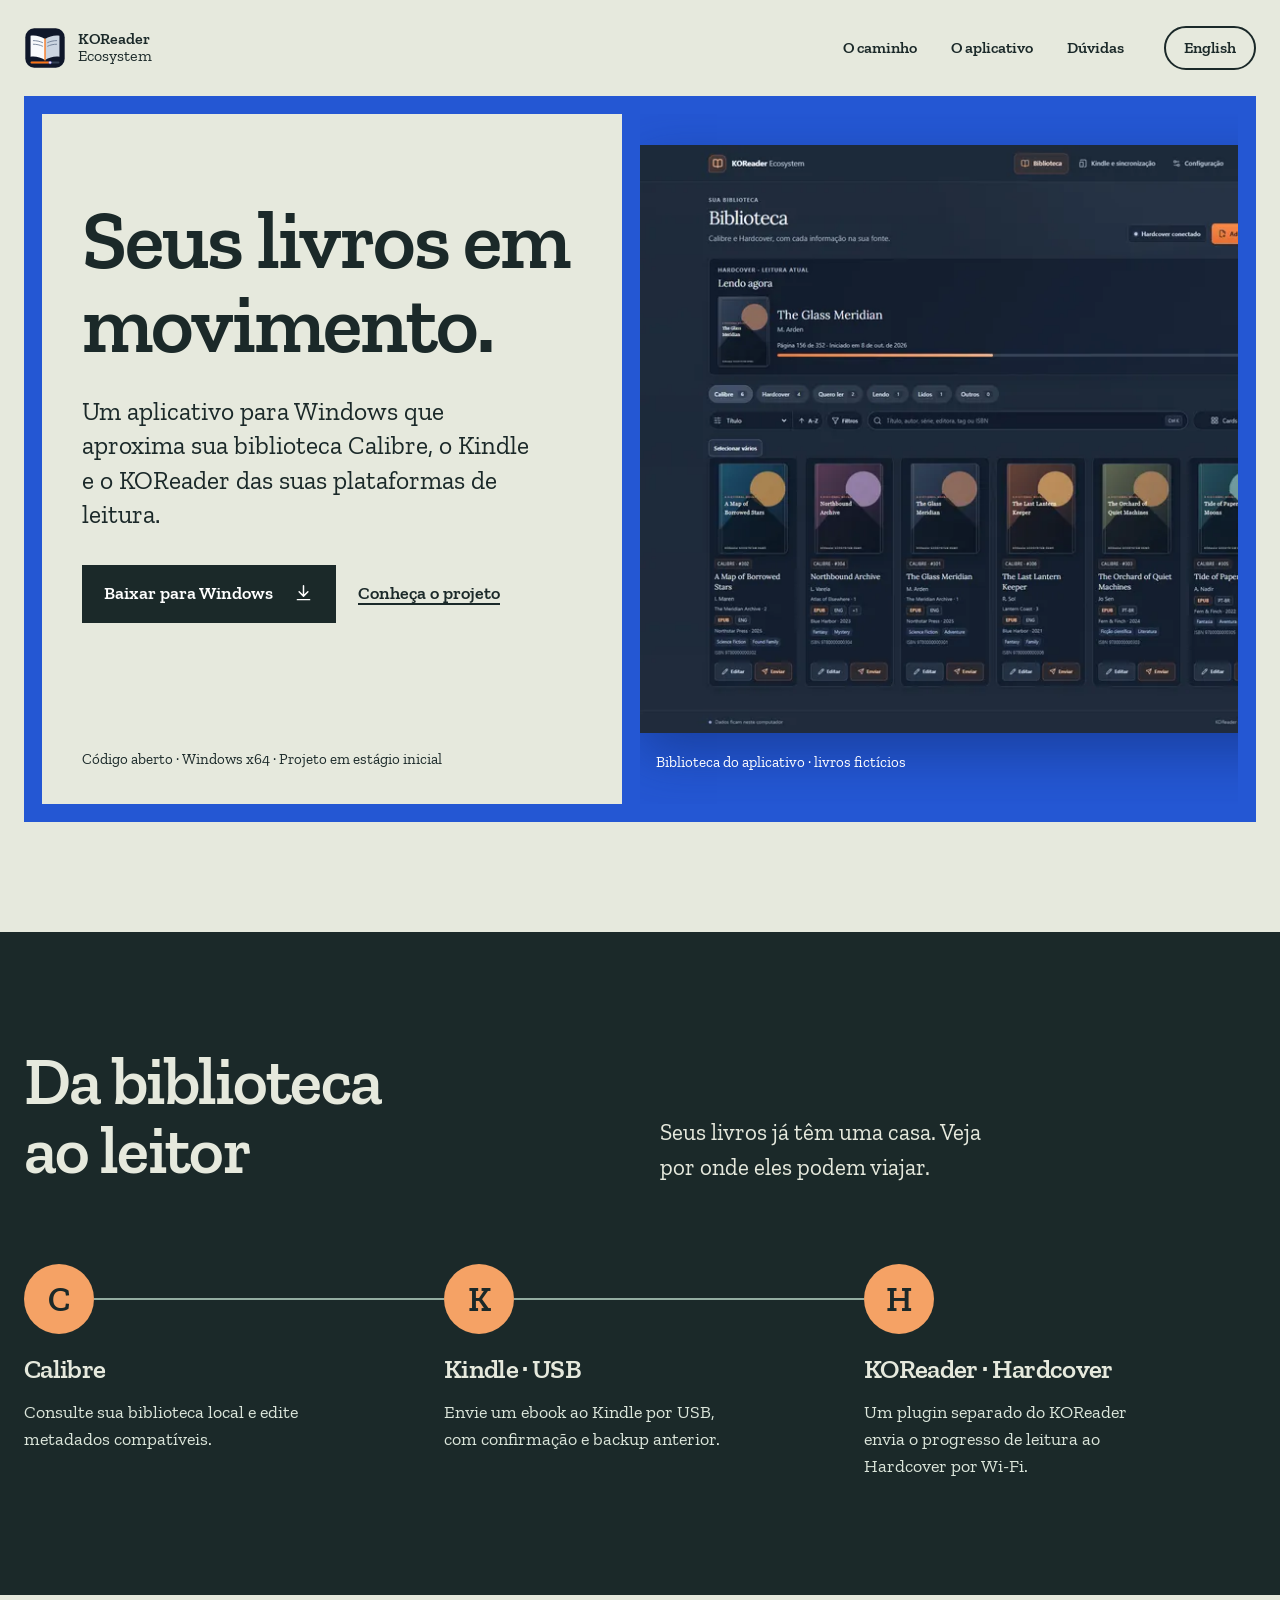
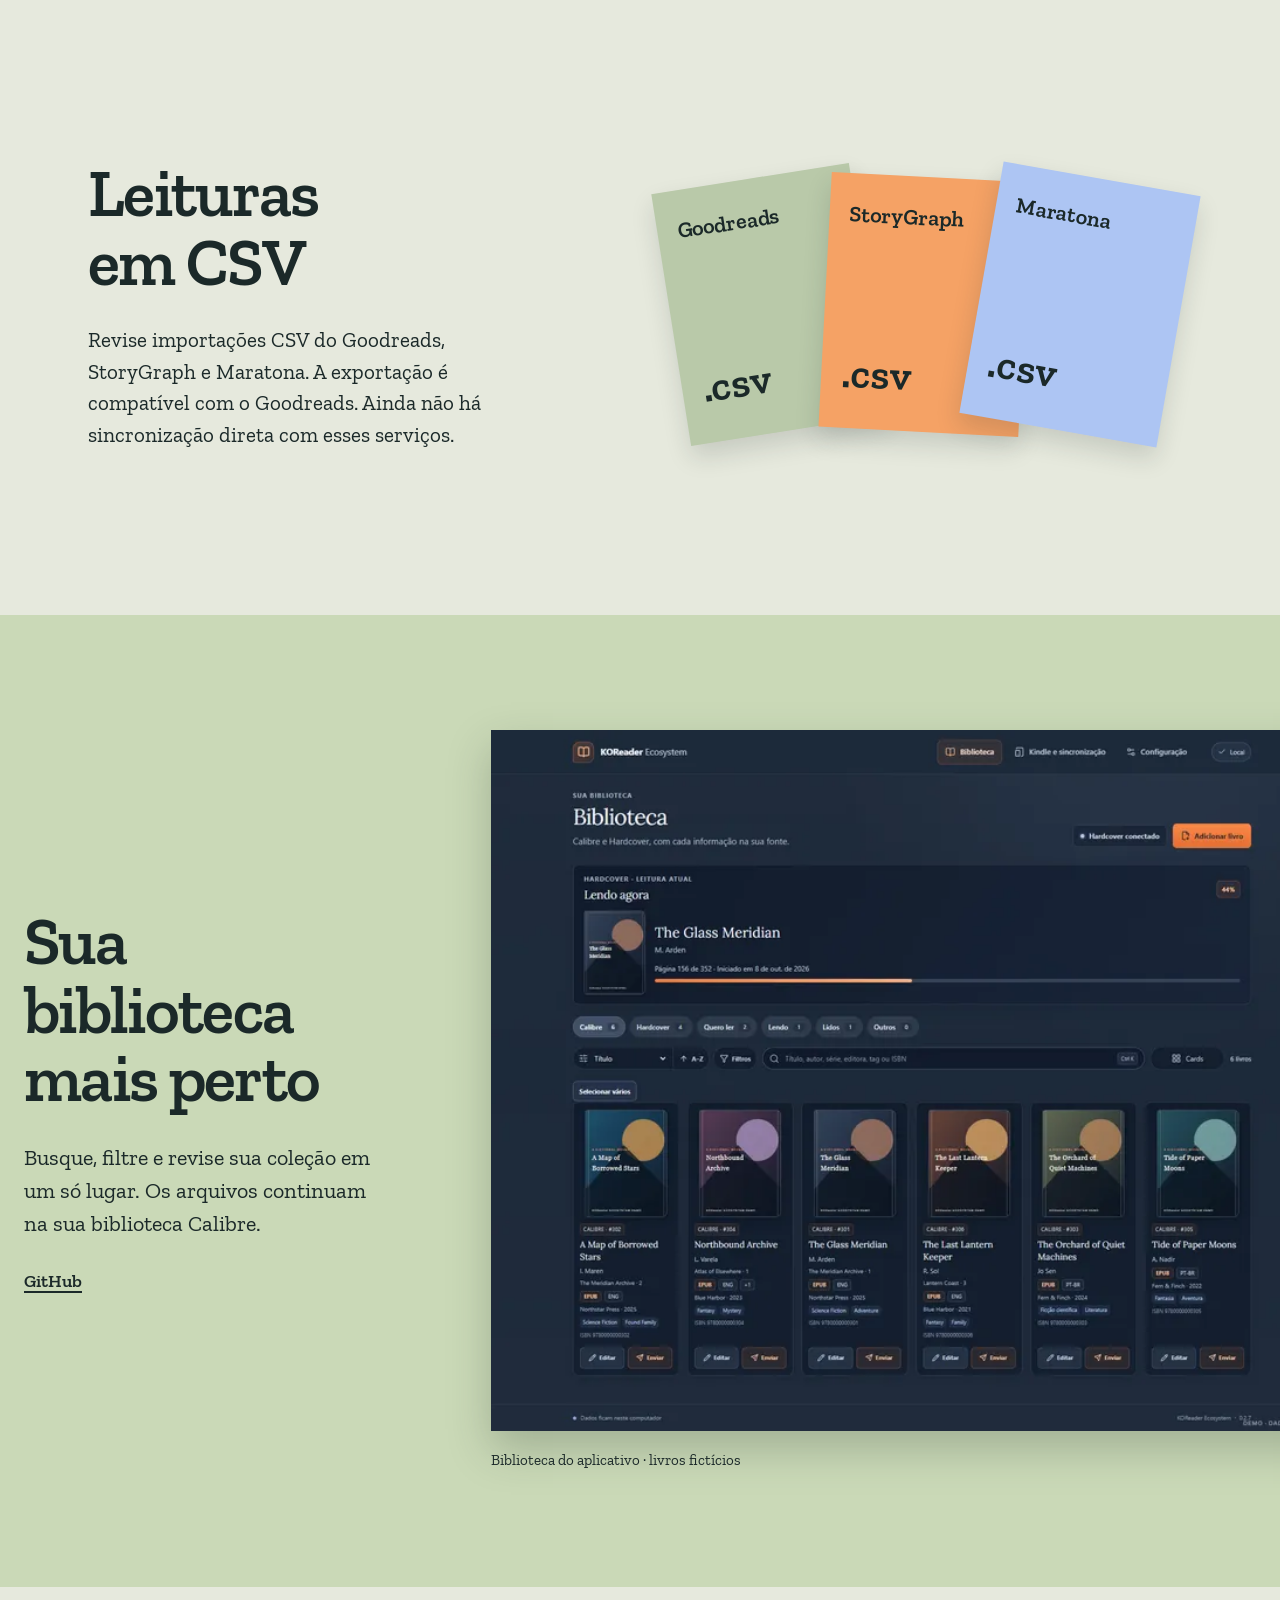
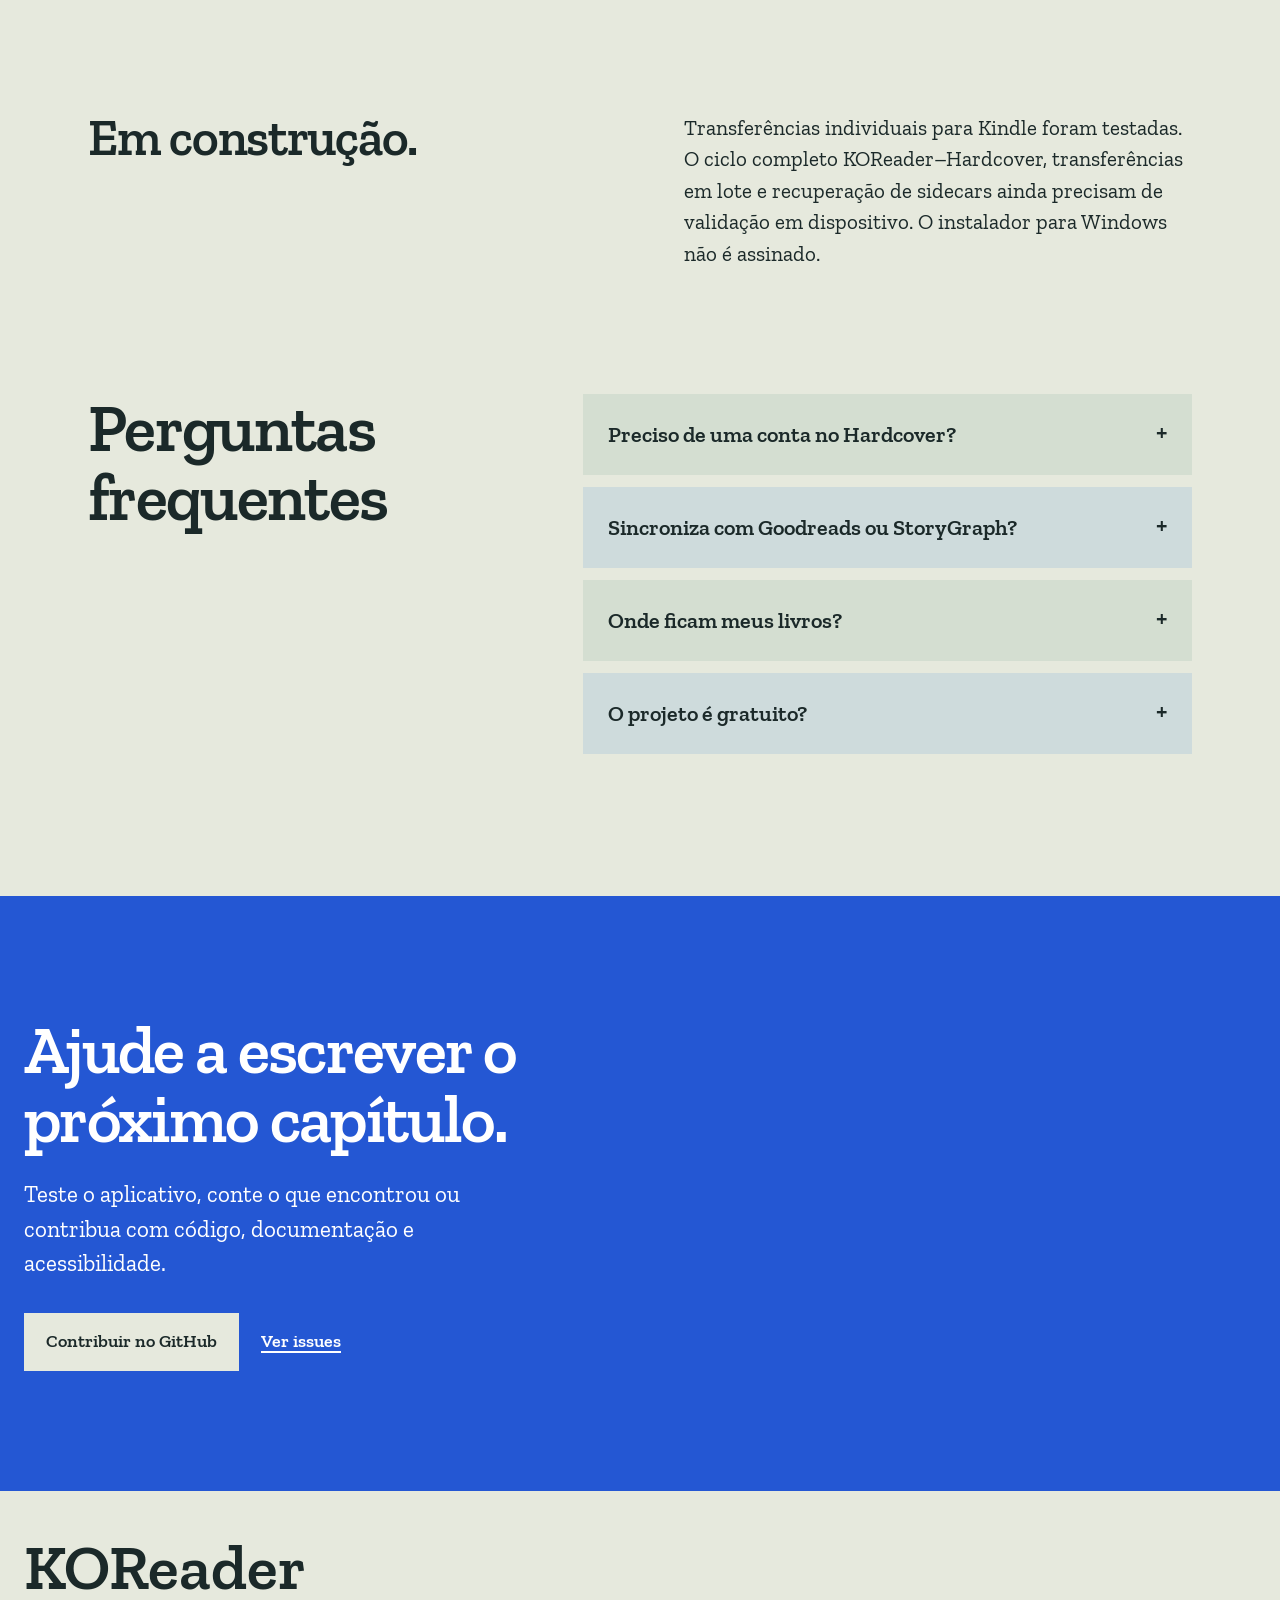
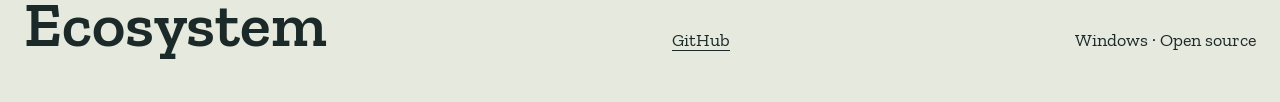
==== commit edaecfff: "Preload responsive product image" ====
--- a/index.html
+++ b/index.html
@@ -1,5 +1,5 @@
 <!doctype html>
-<html lang="pt-BR"><head><meta charset="utf-8"><meta name="viewport" content="width=device-width, initial-scale=1"><meta name="color-scheme" content="light"><title>Sua biblioteca. Sua forma de ler. | KOReader Ecosystem</title><meta name="description" content="Um aplicativo open source para organizar sua biblioteca Calibre, enviar livros ao Kindle e aproximar o KOReader do Hardcover."><link rel="canonical" href="https://bellussi1.github.io/read-ecosystem/"><link rel="alternate" hreflang="pt-BR" href="https://bellussi1.github.io/read-ecosystem/"><link rel="alternate" hreflang="en" href="https://bellussi1.github.io/read-ecosystem/en/"><link rel="alternate" hreflang="x-default" href="https://bellussi1.github.io/read-ecosystem/en/"><meta property="og:type" content="website"><meta property="og:title" content="Sua biblioteca. Sua forma de ler. | KOReader Ecosystem"><meta property="og:description" content="Um aplicativo open source para organizar sua biblioteca Calibre, enviar livros ao Kindle e aproximar o KOReader do Hardcover."><meta property="og:url" content="https://bellussi1.github.io/read-ecosystem/"><meta property="og:image" content="https://bellussi1.github.io/read-ecosystem/assets/library-pt.png"><meta name="twitter:card" content="summary_large_image"><link rel="icon" href="./assets/icon.svg" type="image/svg+xml"><link rel="alternate icon" href="./assets/icon.ico"><link rel="preload" href="./assets/ZillaSlab-SemiBold.woff2" as="font" type="font/woff2" crossorigin><link rel="stylesheet" href="./style.css"><script type="application/ld+json">{"@context": "https://schema.org", "@type": "SoftwareApplication", "name": "KOReader Ecosystem", "applicationCategory": "UtilitiesApplication", "operatingSystem": "Windows", "description": "Um aplicativo open source para organizar sua biblioteca Calibre, enviar livros ao Kindle e aproximar o KOReader do Hardcover.", "url": "https://bellussi1.github.io/read-ecosystem/", "offers": {"@type": "Offer", "price": "0", "priceCurrency": "USD"}}</script></head>
+<html lang="pt-BR"><head><meta charset="utf-8"><meta name="viewport" content="width=device-width, initial-scale=1"><meta name="color-scheme" content="light"><title>Sua biblioteca. Sua forma de ler. | KOReader Ecosystem</title><meta name="description" content="Um aplicativo open source para organizar sua biblioteca Calibre, enviar livros ao Kindle e aproximar o KOReader do Hardcover."><link rel="canonical" href="https://bellussi1.github.io/read-ecosystem/"><link rel="alternate" hreflang="pt-BR" href="https://bellussi1.github.io/read-ecosystem/"><link rel="alternate" hreflang="en" href="https://bellussi1.github.io/read-ecosystem/en/"><link rel="alternate" hreflang="x-default" href="https://bellussi1.github.io/read-ecosystem/en/"><meta property="og:type" content="website"><meta property="og:title" content="Sua biblioteca. Sua forma de ler. | KOReader Ecosystem"><meta property="og:description" content="Um aplicativo open source para organizar sua biblioteca Calibre, enviar livros ao Kindle e aproximar o KOReader do Hardcover."><meta property="og:url" content="https://bellussi1.github.io/read-ecosystem/"><meta property="og:image" content="https://bellussi1.github.io/read-ecosystem/assets/library-pt.png"><meta name="twitter:card" content="summary_large_image"><link rel="icon" href="./assets/icon.svg" type="image/svg+xml"><link rel="alternate icon" href="./assets/icon.ico"><link rel="preload" href="./assets/ZillaSlab-SemiBold.woff2" as="font" type="font/woff2" crossorigin><link rel="preload" as="image" href="./assets/library-pt-small.webp" imagesrcset="./assets/library-pt-small.webp 720w, ./assets/library-pt.webp 1440w" imagesizes="(max-width: 800px) calc(100vw - 60px), 60vw"><link rel="stylesheet" href="./style.css"><script type="application/ld+json">{"@context": "https://schema.org", "@type": "SoftwareApplication", "name": "KOReader Ecosystem", "applicationCategory": "UtilitiesApplication", "operatingSystem": "Windows", "description": "Um aplicativo open source para organizar sua biblioteca Calibre, enviar livros ao Kindle e aproximar o KOReader do Hardcover.", "url": "https://bellussi1.github.io/read-ecosystem/", "offers": {"@type": "Offer", "price": "0", "priceCurrency": "USD"}}</script></head>
 <body><a class="skip" href="#main">Pular para o conteúdo</a><header class="nav wrap"><a class="brand" href="./" aria-label="KOReader Ecosystem"><img src="./assets/icon.svg" alt="" width="42" height="42"><span>KOReader<br><strong>Ecosystem</strong></span></a><nav aria-label="Navegação principal"><a href="#journey">O caminho</a><a href="#app">O aplicativo</a><a href="#faq">Dúvidas</a></nav><a class="language" href="en/" lang="en" hreflang="en">English</a></header>
 <main id="main"><section class="cover wrap"><div class="cover-paper"><div class="cover-copy"><h1>Seus livros em movimento.</h1><p>Um aplicativo para Windows que aproxima sua biblioteca Calibre, o Kindle e o KOReader das suas plataformas de leitura.</p><div class="cover-actions"><a class="button" href="https://github.com/bellussi1/koreader-ecosystem/releases/latest">Baixar para Windows<svg aria-hidden="true" viewBox="0 0 24 24"><path d="M12 3v12m-5-5 5 5 5-5M5 19h14"/></svg></a><a class="plain-link" href="https://github.com/bellussi1/koreader-ecosystem">Conheça o projeto</a></div></div><p class="cover-foot">Código aberto · Windows x64 · Projeto em estágio inicial</p></div><figure class="cover-screen"><img src="./assets/library-pt.webp" srcset="./assets/library-pt-small.webp 720w, ./assets/library-pt.webp 1440w" sizes="(max-width: 800px) calc(100vw - 60px), 60vw" alt="Tela da biblioteca com livros fictícios, busca e filtros" width="1440" height="1200" fetchpriority="high"><figcaption>Biblioteca do aplicativo · livros fictícios</figcaption></figure></section>
 <section class="journey" id="journey"><div class="wrap"><div class="journey-head"><h2>Da biblioteca ao leitor</h2><p>Seus livros já têm uma casa. Veja por onde eles podem viajar.</p></div><div class="route"><article><span class="route-symbol" aria-hidden="true">C</span><div><h3>Calibre</h3><p>Consulte sua biblioteca local e edite metadados compatíveis.</p></div></article><article><span class="route-symbol" aria-hidden="true">K</span><div><h3>Kindle · USB</h3><p>Envie um ebook ao Kindle por USB, com confirmação e backup anterior.</p></div></article><article><span class="route-symbol" aria-hidden="true">H</span><div><h3>KOReader · Hardcover</h3><p>Um plugin separado do KOReader envia o progresso de leitura ao Hardcover por Wi-Fi.</p></div></article></div></div></section>
